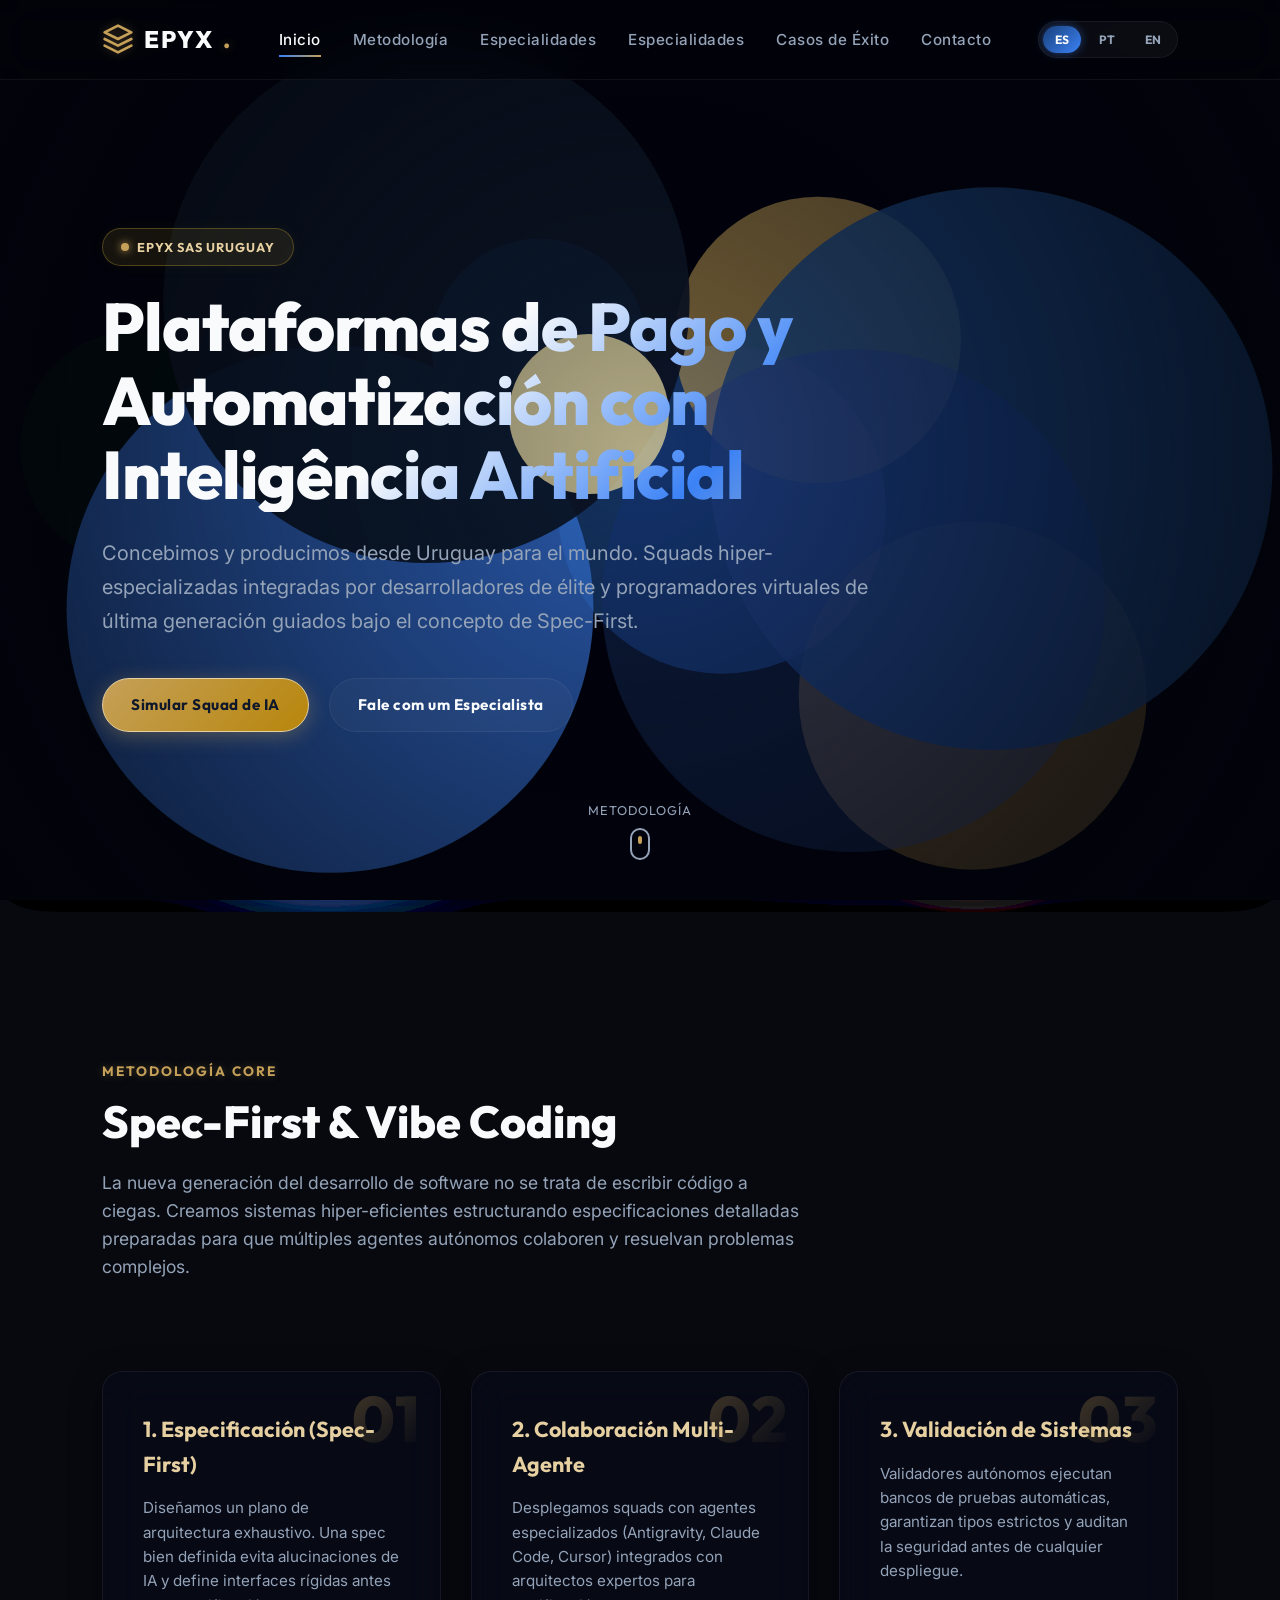
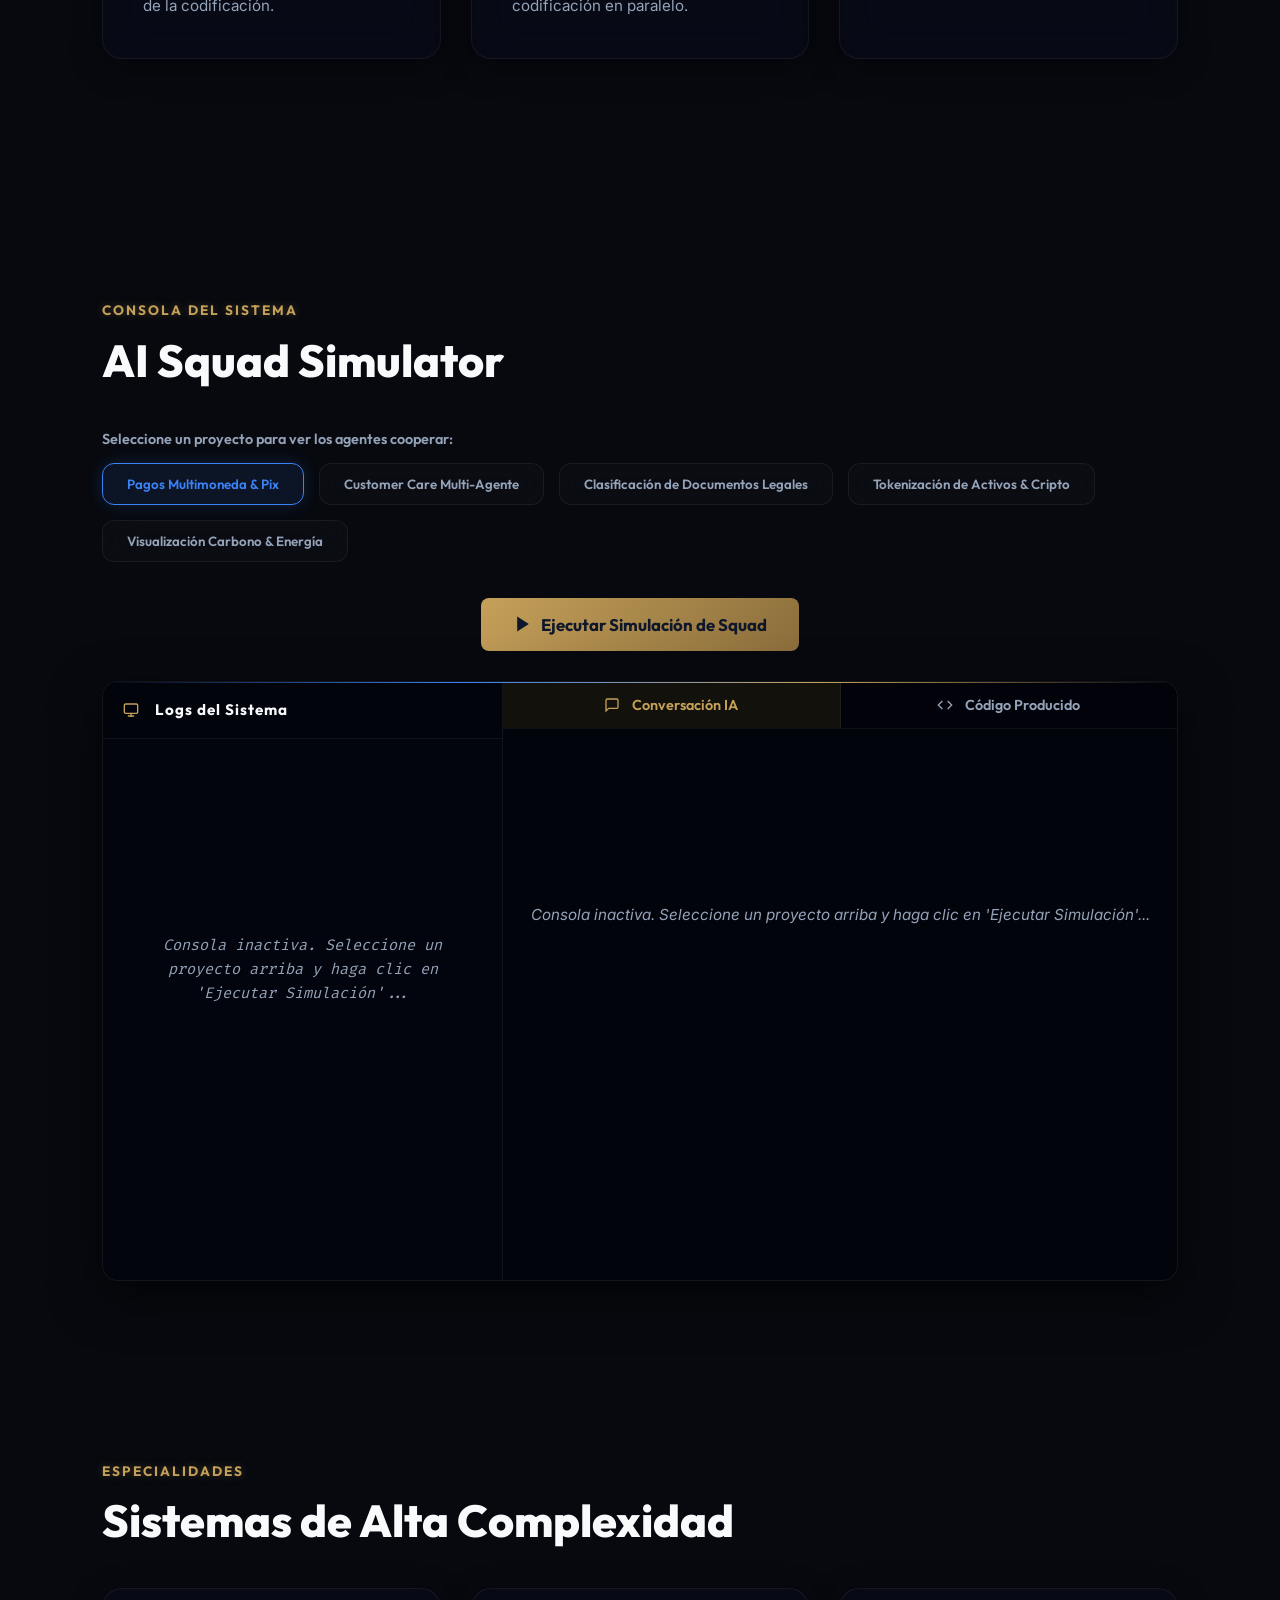
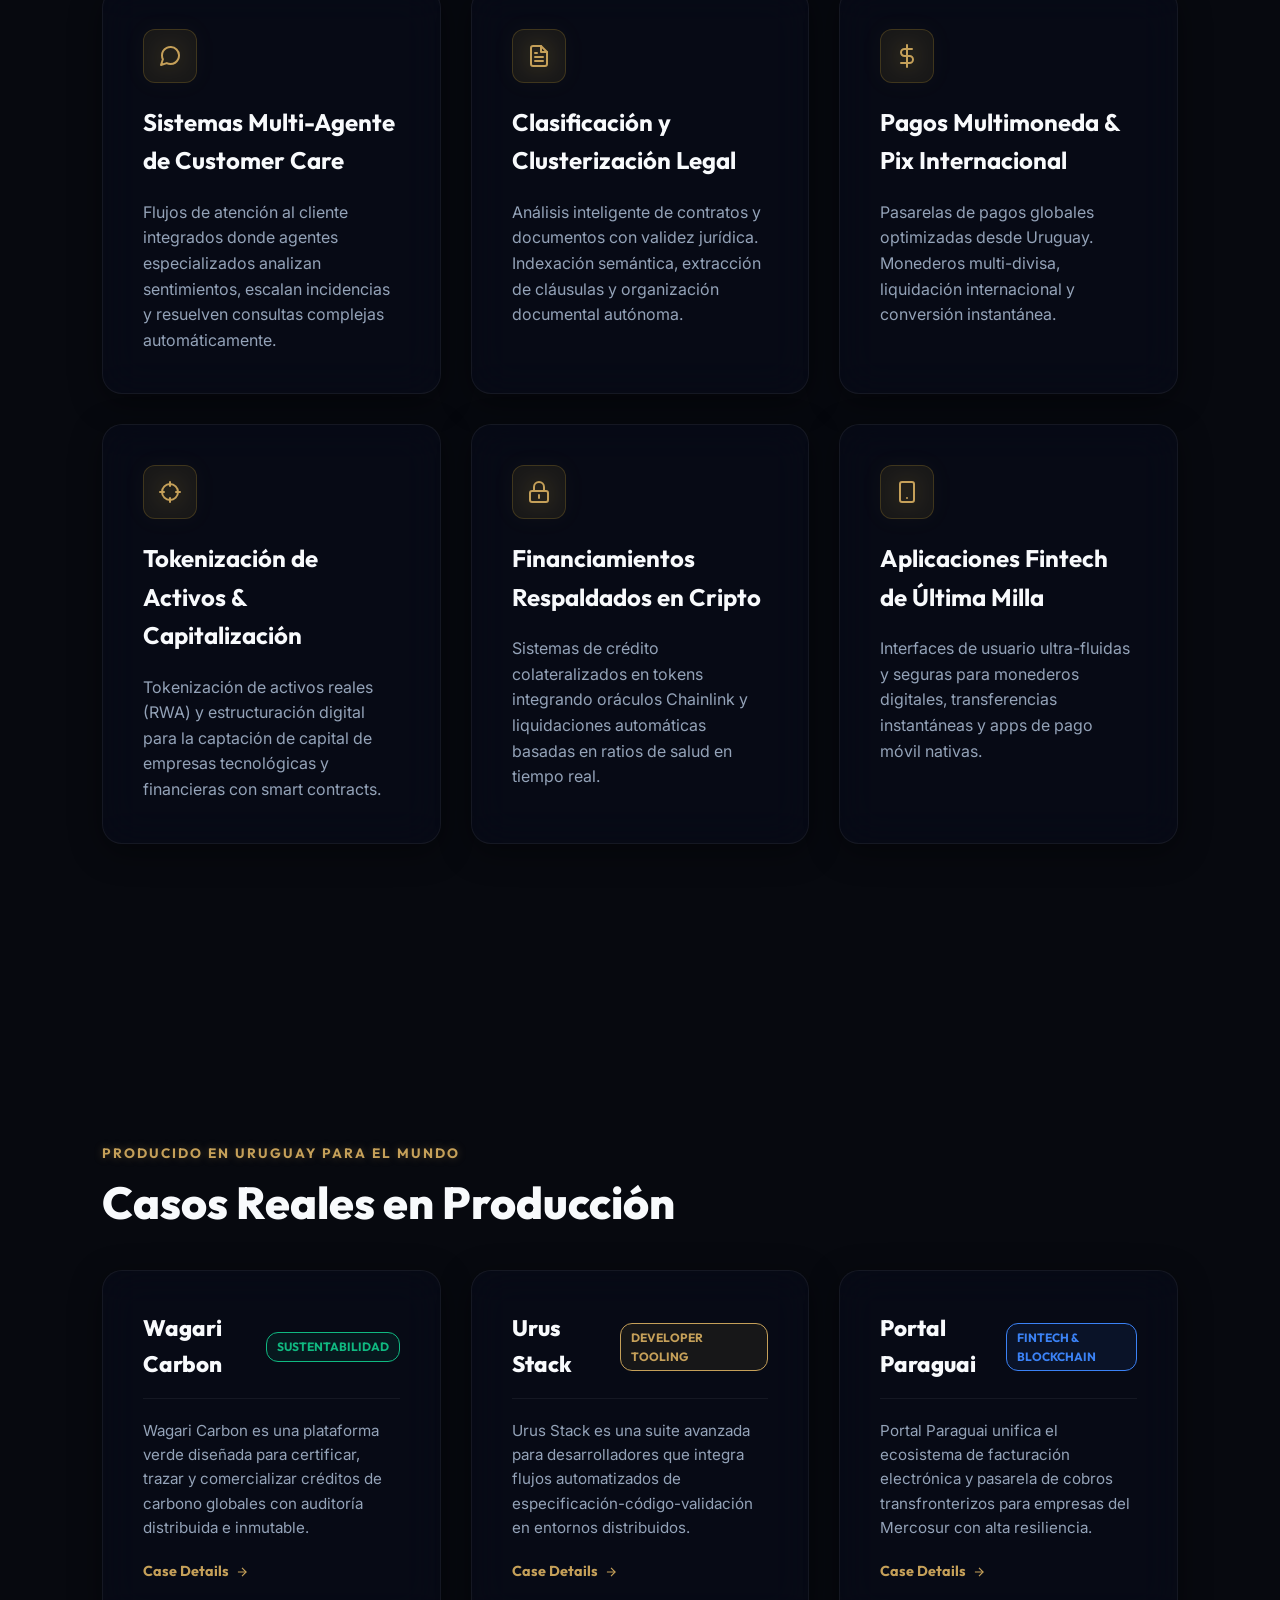
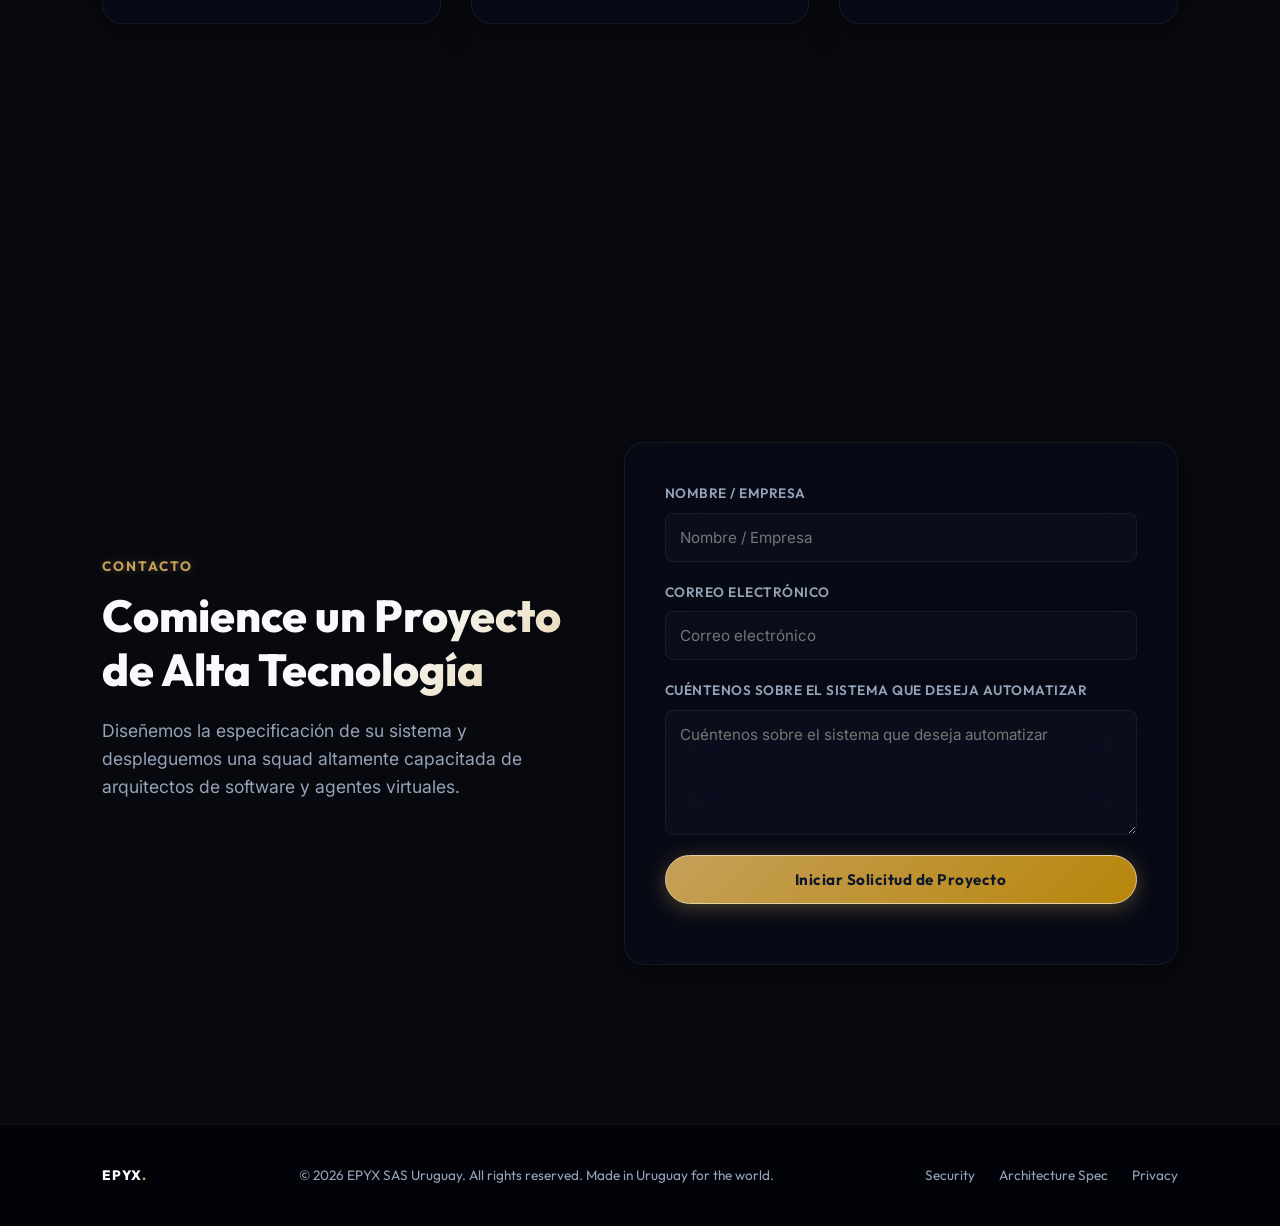
==== index.html @ e67f8304 "Add Wagari Carbon lead tracking & financing simulator project" ====
<!DOCTYPE html>
<html lang="es">
<head>
  <meta charset="UTF-8">
  <meta name="viewport" content="width=device-width, initial-scale=1.0">
  <title>EPYX SAS Uruguay - Plataformas de Pago y Automatización con IA</title>
  
  <!-- Primary Meta Tags -->
  <meta name="title" content="EPYX SAS Uruguay - Plataformas de Pago y Automatización con IA">
  <meta name="description" content="Concebimos y producimos plataformas de pago multimoneda, automatización con IA y squads de desarrollo de última generación integrados con programadores virtuales. Spec-first como core de nuestra metodología.">
  
  <!-- CSS Stylesheet -->
  <link rel="stylesheet" href="css/styles.css">
</head>
<body>

  <!-- Liquid Screen Canvas -->
  <canvas id="liquid-canvas"></canvas>
  <div class="background-overlay"></div>

  <!-- SVG Filter for the Liquid Screen (Metaball) effect -->
  <svg style="position: absolute; width: 0; height: 0; overflow: hidden;" width="0" height="0">
    <defs>
      <filter id="liquid-filter">
        <feGaussianBlur in="SourceGraphic" stdDeviation="25" result="blur" />
        <feColorMatrix in="blur" mode="matrix" values="1 0 0 0 0  0 1 0 0 0  0 0 1 0 0  0 0 0 65 -20" result="goo" />
        <feBlend in="SourceGraphic" in2="goo" />
      </filter>
    </defs>
  </svg>

  <!-- Navbar -->
  <header class="navbar">
    <a href="#home" class="logo">
      <svg class="logo-icon" viewBox="0 0 24 24" fill="none" stroke-width="2" stroke-linecap="round" stroke-linejoin="round">
        <polygon points="12 2 2 7 12 12 22 7 12 2" />
        <polyline points="2 17 12 22 22 17" />
        <polyline points="2 12 12 17 22 12" />
      </svg>
      EPYX<span>.</span>
    </a>
    
    <nav>
      <ul class="nav-menu">
        <li><a href="#home" class="nav-link active" data-i18n="nav.home">Inicio</a></li>
        <li><a href="#methodology" class="nav-link" data-i18n="nav.methodology">Metodología</a></li>
        <li><a href="#simulator" class="nav-link" data-i18n="nav.services">AI Simulator</a></li>
        <li><a href="#services" class="nav-link" data-i18n="nav.services">Especialidades</a></li>
        <li><a href="#cases" class="nav-link" data-i18n="nav.cases">Casos Reais</a></li>
        <li><a href="#contact" class="nav-link" data-i18n="nav.contact">Contacto</a></li>
      </ul>
    </nav>

    <div class="lang-selector">
      <button class="lang-btn active" data-lang="es">ES</button>
      <button class="lang-btn" data-lang="pt">PT</button>
      <button class="lang-btn" data-lang="en">EN</button>
    </div>
  </header>

  <main>
    <!-- Hero Section -->
    <section id="home">
      <div class="hero-content fade-in-section">
        <div class="hero-badge">
          <span class="hero-badge-dot"></span>
          <span class="hero-badge-text" data-i18n="hero.subtitle">EPYX SAS Uruguay</span>
        </div>
        <h1 class="hero-title" data-i18n="hero.title">Plataformas de Pago y Automatización con Inteligencia Artificial</h1>
        <p class="hero-desc" data-i18n="hero.desc">Concebimos y producimos desde Uruguay para el mundo. Squads hiper-especializadas integradas por desarrolladores de élite y programadores virtuales de última generación guiados bajo el concepto de Spec-First.</p>
        
        <div class="btn-container">
          <a href="#simulator" class="btn btn-primary hero-btn-simulate" data-i18n="hero.cta.simulate">Simular Squad de IA</a>
          <a href="#contact" class="btn btn-secondary hero-btn-contact" data-i18n="hero.cta.contact">Falar com um Especialista</a>
        </div>
      </div>

      <a href="#methodology" class="scroll-indicator">
        <span data-i18n="nav.methodology">Metodología</span>
        <div class="scroll-mouse">
          <span class="scroll-wheel"></span>
        </div>
      </a>
    </section>

    <!-- Methodology (Spec-First & Vibe Coding) -->
    <section id="methodology" class="fade-in-section">
      <span class="section-tag" data-i18n="methodology.subtitle">Metodología Core</span>
      <h2 class="section-title" data-i18n="methodology.title">Spec-First & Vibe Coding</h2>
      <p class="section-desc" data-i18n="methodology.desc">La nueva generación del desarrollo de software no se trata de escribir código a ciegas. Criamos sistemas hiper-eficientes estructurando especificaciones detalladas preparadas para que múltiples agentes autónomos colaboren y resuelvan problemas complejos.</p>
      
      <div class="methodology-grid">
        <div class="glass-card step-card">
          <div class="step-number">01</div>
          <h3 data-i18n="methodology.step1.title">1. Especificación (Spec-First)</h3>
          <p data-i18n="methodology.step1.desc">Diseñamos un plano de arquitectura exhaustivo. Una spec bien definida evita alucinaciones de IA y define interfaces rígidas antes de la codificación.</p>
        </div>
        
        <div class="glass-card step-card">
          <div class="step-number">02</div>
          <h3 data-i18n="methodology.step2.title">2. Colaboración Multi-Agente</h3>
          <p data-i18n="methodology.step2.desc">Desplegamos squads con agentes especializados (Antigravity, Claude Code, Cursor) integrados con arquitectos expertos para codificación en paralelo.</p>
        </div>
        
        <div class="glass-card step-card">
          <div class="step-number">03</div>
          <h3 data-i18n="methodology.step3.title">3. Validación de Sistemas</h3>
          <p data-i18n="methodology.step3.desc">Validadores autónomos ejecutan bancos de pruebas automáticas, garantizan tipos estrictos y auditan la seguridad antes de cualquier despliegue.</p>
        </div>
      </div>
    </section>

    <!-- Simulator Section (The WOW Interactive Console) -->
    <section id="simulator" class="fade-in-section">
      <span class="section-tag" data-i18n="simulator.subtitle">Laboratorio Interactivo</span>
      <h2 class="section-title" data-i18n="simulator.title">AI Squad Simulator</h2>
      
      <div class="simulator-container">
        <div class="project-selector">
          <p data-i18n="simulator.label">Seleccione un proyecto para ver los agentes cooperar:</p>
          <div class="project-buttons">
            <button class="project-btn active" data-project="payments" data-i18n="simulator.project.payments">Pagos Multimoneda & Pix</button>
            <button class="project-btn" data-project="care" data-i18n="simulator.project.care">Customer Care Multi-Agente</button>
            <button class="project-btn" data-project="docs" data-i18n="simulator.project.docs">Clasificación de Documentos Legales</button>
            <button class="project-btn" data-project="tokenization" data-i18n="simulator.project.tokenization">Tokenización de Activos & Cripto</button>
            <button class="project-btn" data-project="carbon" data-i18n="simulator.project.carbon">Visualización Carbono & Energía</button>
          </div>
          <div class="sim-run-container" style="margin-top: 24px; text-align: center; display: flex; justify-content: center;">
            <button class="sim-btn-run" style="padding: 16px 32px; font-size: 1.05rem;">
              <svg width="20" height="20" viewBox="0 0 24 24" fill="currentColor">
                <polygon points="5 3 19 12 5 21 5 3" />
              </svg>
              <span data-i18n="simulator.btn.run">Ejecutar Simulación de Squad</span>
            </button>
          </div>
        </div>

        <div class="simulator-workspace">
          <!-- Left Sidebar: Persistent Logs -->
          <div class="sim-sidebar" style="padding: 0; display: flex; flex-direction: column;">
            <div class="sim-sidebar-title" style="padding: 16px 20px; border-bottom: 1px solid var(--border-color); background: rgba(0,0,0,0.2);">
              <svg viewBox="0 0 24 24" fill="none" stroke="currentColor" stroke-width="2" stroke-linecap="round" stroke-linejoin="round" style="width:16px; height:16px; margin-right:8px;">
                <rect x="2" y="3" width="20" height="14" rx="2" ry="2" />
                <line x1="8" y1="21" x2="16" y2="21" />
                <line x1="12" y1="17" x2="12" y2="21" />
              </svg>
              <span data-i18n="simulator.terminal.tab.logs">Logs del Sistema</span>
            </div>
            <div id="sim-logs" class="sim-pane-content" style="flex: 1; overflow-y: auto; padding: 20px; font-family: var(--font-code); font-size: 0.85rem; color: var(--text-muted);">
              <div class="idle-text" data-i18n="simulator.terminal.idle">Consola inactiva. Seleccione un proyecto arriba y haga clic en 'Ejecutar Simulación'...</div>
            </div>
          </div>

          <!-- Main Content: Chat and Code Tabs -->
          <div class="sim-content" style="padding: 0; display: flex; flex-direction: column;">
            <div class="sim-tabs-header" style="display: flex; border-bottom: 1px solid var(--border-color); background: rgba(0,0,0,0.2);">
              <button class="tab-btn active" data-tab="chat" style="border-radius: 0; border: none; border-right: 1px solid var(--border-color); padding: 14px 24px; flex: 1; justify-content: center;">
                <svg viewBox="0 0 24 24" fill="none" stroke="currentColor" stroke-width="2">
                  <path d="M21 15a2 2 0 0 1-2 2H7l-4 4V5a2 2 0 0 1 2-2h14a2 2 0 0 1 2 2z" />
                </svg>
                <span data-i18n="simulator.terminal.tab.chat">Conversación IA</span>
              </button>
              <button class="tab-btn" data-tab="code" style="border-radius: 0; border: none; padding: 14px 24px; flex: 1; justify-content: center;">
                <svg viewBox="0 0 24 24" fill="none" stroke="currentColor" stroke-width="2">
                  <polyline points="16 18 22 12 16 6" />
                  <polyline points="8 6 2 12 8 18" />
                </svg>
                <span data-i18n="simulator.terminal.tab.code">Código Producido</span>
              </button>
            </div>
            
            <div id="panel-chat" class="terminal-panel active" style="flex: 1; overflow: hidden;">
              <div id="sim-chat" style="height: 100%; overflow-y: auto; padding: 24px;">
                <div class="idle-text" data-i18n="simulator.terminal.idle">Consola inactiva. Seleccione un proyecto arriba y haga clic en 'Ejecutar Simulación'...</div>
              </div>
            </div>
            <div id="panel-code" class="terminal-panel" style="flex: 1; overflow: hidden;">
              <div style="height: 100%; overflow-y: auto; padding: 24px;">
                <pre><code id="sim-code" class="language-javascript" data-i18n="simulator.terminal.idle">Consola inactiva. Seleccione un proyecto arriba y haga clic en 'Ejecutar Simulación'...</code></pre>
              </div>
            </div>
          </div>
        </div>
      </div>
    </section>

    <!-- Services / Specialties Section -->
    <section id="services" class="fade-in-section">
      <span class="section-tag" data-i18n="services.subtitle">Especialidades</span>
      <h2 class="section-title" data-i18n="services.title">Sistemas de Alta Complexidad</h2>
      
      <div class="services-grid">
        <div class="glass-card service-card">
          <div class="service-icon-container">
            <svg viewBox="0 0 24 24" fill="none" stroke="currentColor" stroke-width="2" stroke-linecap="round" stroke-linejoin="round">
              <path d="M21 11.5a8.38 8.38 0 0 1-.9 3.8 8.5 8.5 0 0 1-7.6 4.7 8.38 8.38 0 0 1-3.8-.9L3 21l1.9-5.7a8.38 8.38 0 0 1-.9-3.8 8.5 8.5 0 0 1 4.7-7.6 8.38 8.38 0 0 1 3.8-.9h.5a8.48 8.48 0 0 1 8 8v.5z" />
            </svg>
          </div>
          <h3 data-i18n="services.card.care.title">Sistemas Multi-Agente de Customer Care</h3>
          <p data-i18n="services.card.care.desc">Flujos de atención al cliente integrados donde agentes especializados analizam sentimentos, escalam incidências e resolvem consultas complexas automaticamente.</p>
        </div>

        <div class="glass-card service-card">
          <div class="service-icon-container">
            <svg viewBox="0 0 24 24" fill="none" stroke="currentColor" stroke-width="2" stroke-linecap="round" stroke-linejoin="round">
              <path d="M14 2H6a2 2 0 0 0-2 2v16a2 2 0 0 0 2 2h12a2 2 0 0 0 2-2V8z" />
              <polyline points="14 2 14 8 20 8" />
              <line x1="16" y1="13" x2="8" y2="13" />
              <line x1="16" y1="17" x2="8" y2="17" />
              <polyline points="10 9 9 9 8 9" />
            </svg>
          </div>
          <h3 data-i18n="services.card.docs.title">Clasificación y Clusterización Legal</h3>
          <p data-i18n="services.card.docs.desc">Análisis inteligente de contratos y documentos con validez jurídica. Indexación semántica, extracción de cláusulas y organización documental autónoma.</p>
        </div>

        <div class="glass-card service-card">
          <div class="service-icon-container">
            <svg viewBox="0 0 24 24" fill="none" stroke="currentColor" stroke-width="2" stroke-linecap="round" stroke-linejoin="round">
              <line x1="12" y1="1" x2="12" y2="23" />
              <path d="M17 5H9.5a3.5 3.5 0 0 0 0 7h5a3.5 3.5 0 0 1 0 7H6" />
            </svg>
          </div>
          <h3 data-i18n="services.card.payments.title">Pagos Multimoneda & Pix Internacional</h3>
          <p data-i18n="services.card.payments.desc">Pasarelas de pagos globales optimizadas desde Uruguay. Monederos multi-divisa, liquidación internacional y conversión instantánea.</p>
        </div>

        <div class="glass-card service-card">
          <div class="service-icon-container">
            <svg viewBox="0 0 24 24" fill="none" stroke="currentColor" stroke-width="2" stroke-linecap="round" stroke-linejoin="round">
              <circle cx="12" cy="12" r="8"/>
              <line x1="12" y1="2" x2="12" y2="6"/>
              <line x1="12" y1="18" x2="12" y2="22"/>
              <line x1="2" y1="12" x2="6" y2="12"/>
              <line x1="18" y1="12" x2="22" y2="12"/>
            </svg>
          </div>
          <h3 data-i18n="services.card.tokenization.title">Tokenización de Activos & Capitalização</h3>
          <p data-i18n="services.card.tokenization.desc">Tokenización de activos reales (RWA) y estructuración digital para la captación de capital de empresas tecnológicas y financieras con smart contracts.</p>
        </div>

        <div class="glass-card service-card">
          <div class="service-icon-container">
            <svg viewBox="0 0 24 24" fill="none" stroke="currentColor" stroke-width="2" stroke-linecap="round" stroke-linejoin="round">
              <rect x="3" y="11" width="18" height="11" rx="2" ry="2"/>
              <path d="M7 11V7a5 5 0 0 1 10 0v4"/>
              <line x1="12" y1="15" x2="12" y2="18"/>
            </svg>
          </div>
          <h3 data-i18n="services.card.credit.title">Financiamientos Respaldados en Cripto</h3>
          <p data-i18n="services.card.credit.desc">Sistemas de crédito colateralizados en tokens integrando oráculos Chainlink y liquidaciones automáticas basadas en ratios de salud en tiempo real.</p>
        </div>

        <div class="glass-card service-card">
          <div class="service-icon-container">
            <svg viewBox="0 0 24 24" fill="none" stroke="currentColor" stroke-width="2" stroke-linecap="round" stroke-linejoin="round">
              <rect x="5" y="2" width="14" height="20" rx="2" ry="2" />
              <line x1="12" y1="18" x2="12.01" y2="18" />
            </svg>
          </div>
          <h3 data-i18n="services.card.apps.title">Aplicaciones Fintech de Última Milla</h3>
          <p data-i18n="services.card.apps.desc">Interfaces de usuario ultra-fluidas y seguras para monederos digitales, transferencias instantáneas y apps de pago móvil nativas.</p>
        </div>
      </div>
    </section>

    <!-- Cases Section -->
    <section id="cases" class="fade-in-section">
      <span class="section-tag" data-i18n="cases.subtitle">Producido en Uruguay para el Mundo</span>
      <h2 class="section-title" data-i18n="cases.title">Casos Reales en Producción</h2>
      
      <div class="cases-grid">
        <div class="glass-card case-card wagari">
          <div class="case-header">
            <span class="case-name">Wagari Carbon</span>
            <span class="case-tag" data-i18n="cases.tag.sustainability">Sustentabilidad</span>
          </div>
          <p data-i18n="cases.card.wagari.desc">Wagari Carbon es una plataforma verde diseñada para certificar, trazar y comercializar créditos de carbono globales con auditoría distribuida e inmutable.</p>
          <a href="#" class="case-link">
            Case Details
            <svg viewBox="0 0 24 24" fill="none" stroke="currentColor" stroke-width="2">
              <line x1="5" y1="12" x2="19" y2="12" />
              <polyline points="12 5 19 12 12 19" />
            </svg>
          </a>
        </div>

        <div class="glass-card case-card urus">
          <div class="case-header">
            <span class="case-name">Urus Stack</span>
            <span class="case-tag" data-i18n="cases.tag.dev">Developer Tooling</span>
          </div>
          <p data-i18n="cases.card.urus.desc">Urus Stack es una suite avanzada para desarrolladores que integra flujos automatizados de especificación-código-validación en entornos distribuidos.</p>
          <a href="#" class="case-link">
            Case Details
            <svg viewBox="0 0 24 24" fill="none" stroke="currentColor" stroke-width="2">
              <line x1="5" y1="12" x2="19" y2="12" />
              <polyline points="12 5 19 12 12 19" />
            </svg>
          </a>
        </div>

        <div class="glass-card case-card">
          <div class="case-header">
            <span class="case-name">Portal Paraguai</span>
            <span class="case-tag" data-i18n="cases.tag.fintech">Fintech</span>
          </div>
          <p data-i18n="cases.card.paraguay.desc">Portal Paraguai unifica el ecosistema de facturación electrónica y pasarela de cobros transfronterizos para empresas del Mercosur con alta resiliencia.</p>
          <a href="#" class="case-link">
            Case Details
            <svg viewBox="0 0 24 24" fill="none" stroke="currentColor" stroke-width="2">
              <line x1="5" y1="12" x2="19" y2="12" />
              <polyline points="12 5 19 12 12 19" />
            </svg>
          </a>
        </div>
      </div>
    </section>

    <!-- Contact Section -->
    <section id="contact" class="fade-in-section">
      <div class="contact-layout">
        <div class="contact-info">
          <span class="section-tag" data-i18n="nav.contact">Contacto</span>
          <h2 class="section-title" data-i18n="contact.title">Comience un Proyecto de Alta Tecnología</h2>
          <p class="section-desc" data-i18n="contact.desc">Diseñemos la especificación de su sistema y despleguemos una squad altamente capacitada de arquitectos de software y agentes virtuales.</p>
        </div>

        <div class="contact-form-container glass-card">
          <form id="epyx-contact-form" class="contact-form">
            <div class="form-group">
              <label for="form-name" data-i18n="contact.form.name">Nombre / Empresa</label>
              <input type="text" id="form-name" required data-i18n="contact.form.name" placeholder="Nombre / Empresa">
            </div>

            <div class="form-group">
              <label for="form-email" data-i18n="contact.form.email">Correo electrónico</label>
              <input type="email" id="form-email" required data-i18n="contact.form.email" placeholder="Correo electrónico">
            </div>

            <div class="form-group">
              <label for="form-message" data-i18n="contact.form.message">Cuéntenos sobre el sistema que desea automatizar</label>
              <textarea id="form-message" rows="5" required data-i18n="contact.form.message" placeholder="Cuéntenos sobre el sistema que desea automatizar"></textarea>
            </div>

            <button type="submit" class="btn btn-primary" data-i18n="contact.form.submit">Iniciar Solicitud de Proyecto</button>
          </form>

          <div id="form-response"></div>
        </div>
      </div>
    </section>
  </main>

  <!-- Footer -->
  <footer>
    <a href="#home" class="footer-logo">
      EPYX<span>.</span>
    </a>
    <p>&copy; 2026 EPYX SAS Uruguay. All rights reserved. Made in Uruguay for the world.</p>
    <div class="footer-links">
      <a href="#">Security</a>
      <a href="#">Architecture Spec</a>
      <a href="#">Privacy</a>
    </div>
  </footer>

  <!-- Scripts -->
  <script src="js/liquid.js"></script>
  <script src="js/app.js"></script>
</body>
</html>
---- css/styles.css ----
@import url('https://fonts.googleapis.com/css2?family=Inter:wght@300;400;500;600;700&family=Outfit:wght@300;400;500;600;700;800&family=Fira+Code:wght@400;500&display=swap');

:root {
  --bg-dark: #07090f;
  --bg-slate: #0b101e;
  --bg-card: rgba(8, 12, 28, 0.55);
  --bg-terminal: rgba(4, 6, 14, 0.85);
  
  --border-color: rgba(255, 255, 255, 0.06);
  --border-glow-blue: rgba(59, 130, 246, 0.2);
  --border-glow-gold: rgba(197, 160, 89, 0.25);
  
  --blue-primary: #19407a;
  --blue-light: #3b82f6;
  --blue-glow: rgba(59, 130, 246, 0.45);
  
  --gold-primary: #C5A059;
  --gold-light: #E6D0A1;
  --gold-dark: #8A6D3B;
  --gold-glow: rgba(197, 160, 89, 0.35);
  
  --text-main: #f8fafc;
  --text-muted: #94a3b8;
  --text-dark: #0f172a;
  
  --glass-blur: blur(20px);
  --font-heading: 'Outfit', sans-serif;
  --font-body: 'Inter', sans-serif;
  --font-code: 'Fira Code', monospace;
  
  --transition-fast: 0.15s ease;
  --transition-normal: 0.4s cubic-bezier(0.16, 1, 0.3, 1);
  --transition-slow: 0.8s cubic-bezier(0.16, 1, 0.3, 1);
}

/* Base Styles */
* {
  box-sizing: border-box;
  margin: 0;
  padding: 0;
}

html {
  scroll-behavior: smooth;
  scrollbar-width: thin;
  scrollbar-color: var(--gold-primary) var(--bg-dark);
}

body {
  font-family: var(--font-body);
  background-color: var(--bg-dark);
  color: var(--text-main);
  overflow-x: hidden;
  line-height: 1.6;
}

/* Custom Scrollbar */
::-webkit-scrollbar {
  width: 8px;
}
::-webkit-scrollbar-track {
  background: var(--bg-dark);
}
::-webkit-scrollbar-thumb {
  background: var(--gold-dark);
  border-radius: 4px;
}
::-webkit-scrollbar-thumb:hover {
  background: var(--gold-primary);
}

/* Liquid Canvas Background */
#liquid-canvas {
  position: fixed;
  top: 0;
  left: 0;
  width: 100vw;
  height: 100vh;
  z-index: -2;
  pointer-events: none;
  filter: url('#liquid-filter');
}

.background-overlay {
  position: fixed;
  top: 0;
  left: 0;
  width: 100vw;
  height: 100vh;
  z-index: -1;
  pointer-events: none;
  background: radial-gradient(circle at 50% 50%, rgba(2, 4, 10, 0.1) 0%, rgba(2, 4, 10, 0.8) 100%);
}

/* Navbar */
.navbar {
  position: fixed;
  top: 0;
  left: 0;
  width: 100%;
  height: 80px;
  display: flex;
  justify-content: space-between;
  align-items: center;
  padding: 0 8%;
  background: rgba(2, 4, 10, 0.65);
  backdrop-filter: var(--glass-blur);
  -webkit-backdrop-filter: var(--glass-blur);
  border-bottom: 1px solid var(--border-color);
  z-index: 1000;
  transition: var(--transition-normal);
}

.navbar.scrolled {
  height: 70px;
  background: rgba(2, 4, 10, 0.85);
  box-shadow: 0 4px 30px rgba(0, 0, 0, 0.3);
}

.logo {
  display: flex;
  align-items: center;
  gap: 10px;
  font-family: var(--font-heading);
  font-size: 1.5rem;
  font-weight: 800;
  letter-spacing: 1.5px;
  text-transform: uppercase;
  color: var(--text-main);
  text-decoration: none;
}

.logo span {
  color: var(--gold-primary);
  text-shadow: 0 0 10px var(--gold-glow);
}

.logo-icon {
  width: 32px;
  height: 32px;
  stroke: var(--gold-primary);
  filter: drop-shadow(0 0 5px var(--gold-glow));
}

.nav-menu {
  display: flex;
  align-items: center;
  gap: 32px;
  list-style: none;
}

.nav-link {
  color: var(--text-muted);
  text-decoration: none;
  font-size: 0.95rem;
  font-weight: 500;
  letter-spacing: 0.5px;
  transition: var(--transition-fast);
  position: relative;
  padding: 8px 0;
}

.nav-link:hover, .nav-link.active {
  color: var(--text-main);
}

.nav-link::after {
  content: '';
  position: absolute;
  bottom: 0;
  left: 0;
  width: 0;
  height: 2px;
  background: linear-gradient(90deg, var(--blue-light), var(--gold-primary));
  transition: var(--transition-normal);
}

.nav-link:hover::after, .nav-link.active::after {
  width: 100%;
}

/* Language Switcher */
.lang-selector {
  display: flex;
  gap: 6px;
  background: rgba(255, 255, 255, 0.04);
  padding: 4px;
  border-radius: 20px;
  border: 1px solid var(--border-color);
}

.lang-btn {
  background: transparent;
  border: none;
  color: var(--text-muted);
  font-family: var(--font-heading);
  font-size: 0.75rem;
  font-weight: 700;
  padding: 6px 12px;
  border-radius: 16px;
  cursor: pointer;
  transition: var(--transition-fast);
  text-transform: uppercase;
}

.lang-btn:hover {
  color: var(--text-main);
}

.lang-btn.active {
  background: linear-gradient(135deg, var(--blue-primary), var(--blue-light));
  color: var(--text-main);
  box-shadow: 0 0 10px var(--blue-glow);
}

/* Sections Base */
section {
  padding: 100px 8% 80px 8%;
  min-height: 100vh;
  display: flex;
  flex-direction: column;
  justify-content: center;
  position: relative;
}

.section-tag {
  font-family: var(--font-heading);
  font-size: 0.85rem;
  font-weight: 700;
  text-transform: uppercase;
  letter-spacing: 2px;
  color: var(--gold-primary);
  margin-bottom: 12px;
  display: inline-block;
  text-shadow: 0 0 8px var(--gold-glow);
}

.section-title {
  font-family: var(--font-heading);
  font-size: 2.8rem;
  font-weight: 800;
  line-height: 1.2;
  margin-bottom: 20px;
  background: linear-gradient(135deg, var(--text-main) 60%, var(--gold-light));
  -webkit-background-clip: text;
  -webkit-text-fill-color: transparent;
}

.section-desc {
  color: var(--text-muted);
  font-size: 1.1rem;
  max-width: 700px;
  margin-bottom: 50px;
}

/* Buttons */
.btn-container {
  display: flex;
  gap: 20px;
}

.btn {
  display: inline-flex;
  align-items: center;
  justify-content: center;
  padding: 14px 28px;
  border-radius: 30px;
  font-family: var(--font-heading);
  font-size: 0.95rem;
  font-weight: 700;
  letter-spacing: 0.5px;
  text-decoration: none;
  cursor: pointer;
  transition: var(--transition-normal);
}

.btn-primary {
  background: linear-gradient(135deg, var(--gold-primary) 0%, #b8860b 100%);
  color: var(--text-dark);
  border: 1px solid var(--gold-light);
  box-shadow: 0 4px 20px var(--gold-glow);
}

.btn-primary:hover {
  transform: translateY(-2px);
  box-shadow: 0 6px 25px rgba(212, 175, 55, 0.5);
  background: linear-gradient(135deg, var(--gold-light) 0%, var(--gold-primary) 100%);
}

.btn-secondary {
  background: rgba(255, 255, 255, 0.03);
  color: var(--text-main);
  border: 1px solid var(--border-color);
  backdrop-filter: var(--glass-blur);
}

.btn-secondary:hover {
  background: rgba(255, 255, 255, 0.08);
  border-color: var(--blue-light);
  box-shadow: 0 0 15px var(--border-glow-blue);
  transform: translateY(-2px);
}

/* Glassmorphism Card Style */
.glass-card {
  background: var(--bg-card);
  backdrop-filter: var(--glass-blur);
  -webkit-backdrop-filter: var(--glass-blur);
  border: 1px solid var(--border-color);
  border-radius: 20px;
  padding: 40px;
  transition: var(--transition-normal);
  box-shadow: 0 8px 32px 0 rgba(0, 0, 0, 0.4);
}

.glass-card:hover {
  border-color: rgba(212, 175, 55, 0.2);
  box-shadow: 0 10px 40px rgba(0, 0, 0, 0.6), 0 0 20px var(--border-glow-gold);
}

/* Hero Section */
#home {
  padding-top: 140px;
  z-index: 10;
}

.hero-content {
  max-width: 900px;
}

.hero-badge {
  background: rgba(212, 175, 55, 0.1);
  border: 1px solid rgba(212, 175, 55, 0.3);
  padding: 8px 18px;
  border-radius: 30px;
  display: inline-flex;
  align-items: center;
  gap: 8px;
  margin-bottom: 24px;
  box-shadow: 0 0 15px rgba(212, 175, 55, 0.05);
}

.hero-badge-dot {
  width: 8px;
  height: 8px;
  background-color: var(--gold-primary);
  border-radius: 50%;
  box-shadow: 0 0 8px var(--gold-primary);
  animation: pulse 2s infinite;
}

.hero-badge-text {
  font-family: var(--font-heading);
  font-size: 0.8rem;
  font-weight: 700;
  letter-spacing: 1px;
  text-transform: uppercase;
  color: var(--gold-light);
}

.hero-title {
  font-family: var(--font-heading);
  font-size: 4.2rem;
  font-weight: 800;
  line-height: 1.1;
  margin-bottom: 24px;
  background: linear-gradient(135deg, var(--text-main) 40%, var(--blue-light) 70%, var(--gold-light));
  -webkit-background-clip: text;
  -webkit-text-fill-color: transparent;
  letter-spacing: -1px;
}

.hero-desc {
  font-size: 1.25rem;
  color: var(--text-muted);
  margin-bottom: 40px;
  max-width: 780px;
  line-height: 1.7;
}

.scroll-indicator {
  position: absolute;
  bottom: 40px;
  left: 50%;
  transform: translateX(-50%);
  display: flex;
  flex-direction: column;
  align-items: center;
  gap: 8px;
  color: var(--text-muted);
  text-decoration: none;
  font-size: 0.8rem;
  font-family: var(--font-heading);
  letter-spacing: 1px;
  text-transform: uppercase;
  transition: var(--transition-fast);
}

.scroll-indicator:hover {
  color: var(--text-main);
}

.scroll-mouse {
  width: 20px;
  height: 32px;
  border: 2px solid var(--text-muted);
  border-radius: 12px;
  position: relative;
}

.scroll-wheel {
  width: 4px;
  height: 8px;
  background-color: var(--gold-primary);
  border-radius: 2px;
  position: absolute;
  top: 6px;
  left: 50%;
  transform: translateX(-50%);
  animation: scroll-wheel-anim 1.6s infinite;
}

/* Methodology Section */
.methodology-grid {
  display: grid;
  grid-template-columns: repeat(3, 1fr);
  gap: 30px;
  margin-top: 40px;
}

.step-card {
  position: relative;
  overflow: hidden;
}

.step-number {
  font-family: var(--font-heading);
  font-size: 4rem;
  font-weight: 800;
  line-height: 1;
  background: linear-gradient(135deg, var(--gold-primary), transparent);
  -webkit-background-clip: text;
  -webkit-text-fill-color: transparent;
  opacity: 0.3;
  position: absolute;
  top: 15px;
  right: 20px;
}

.step-card h3 {
  font-family: var(--font-heading);
  font-size: 1.35rem;
  font-weight: 700;
  margin-bottom: 15px;
  color: var(--gold-light);
}

.step-card p {
  color: var(--text-muted);
  font-size: 0.95rem;
  line-height: 1.6;
}

/* AI Squad Simulator Section */
.simulator-container {
  display: flex;
  flex-direction: column;
  gap: 30px;
  margin-top: 20px;
}

.project-selector {
  display: flex;
  flex-direction: column;
  gap: 12px;
}

.project-selector p {
  font-family: var(--font-heading);
  font-size: 0.9rem;
  font-weight: 600;
  color: var(--text-muted);
}

.project-buttons {
  display: flex;
  gap: 15px;
  flex-wrap: wrap;
}

.project-btn {
  background: rgba(255, 255, 255, 0.02);
  border: 1px solid var(--border-color);
  color: var(--text-muted);
  padding: 12px 24px;
  border-radius: 12px;
  font-family: var(--font-heading);
  font-weight: 600;
  cursor: pointer;
  transition: var(--transition-fast);
  backdrop-filter: var(--glass-blur);
}

.project-btn:hover {
  color: var(--text-main);
  border-color: rgba(255, 255, 255, 0.15);
}

.project-btn.active {
  background: rgba(59, 130, 246, 0.1);
  color: var(--blue-light);
  border-color: var(--blue-light);
  box-shadow: 0 0 15px var(--border-glow-blue);
}

.simulator-workspace {
  display: grid;
  grid-template-columns: 400px 1fr;
  background: var(--bg-terminal);
  border: 1px solid var(--border-color);
  border-radius: 16px;
  height: 600px;
  overflow: hidden;
  box-shadow: 0 15px 50px rgba(0, 0, 0, 0.6);
  position: relative;
}

.simulator-workspace::after {
  content: '';
  position: absolute;
  top: 0;
  left: 0;
  right: 0;
  height: 1px;
  background: linear-gradient(90deg, transparent, var(--blue-light), var(--gold-primary), transparent);
}

/* Simulator Sidebar */
.sim-sidebar {
  background: rgba(4, 6, 14, 0.95);
  border-right: 1px solid var(--border-color);
  padding: 24px;
  display: flex;
  flex-direction: column;
  justify-content: space-between;
}

.sim-sidebar-title {
  font-family: var(--font-heading);
  font-size: 0.95rem;
  font-weight: 700;
  color: var(--text-main);
  letter-spacing: 1px;
  margin-bottom: 24px;
  display: flex;
  align-items: center;
  gap: 8px;
}

.sim-sidebar-title svg {
  stroke: var(--gold-primary);
  width: 18px;
  height: 18px;
}

.sim-tabs {
  display: flex;
  flex-direction: column;
  gap: 10px;
}

.tab-btn {
  background: transparent;
  border: 1px solid transparent;
  color: var(--text-muted);
  text-align: left;
  padding: 12px 16px;
  border-radius: 8px;
  font-family: var(--font-heading);
  font-weight: 600;
  font-size: 0.9rem;
  cursor: pointer;
  transition: var(--transition-fast);
  display: flex;
  align-items: center;
  gap: 12px;
}

.tab-btn svg {
  width: 16px;
  height: 16px;
  stroke: currentColor;
}

.tab-btn:hover {
  color: var(--text-main);
  background: rgba(255, 255, 255, 0.02);
}

.tab-btn.active {
  background: rgba(212, 175, 55, 0.08);
  color: var(--gold-primary);
  border-color: rgba(212, 175, 55, 0.15);
}

.sim-btn-run {
  background: linear-gradient(135deg, var(--gold-primary) 0%, var(--gold-dark) 100%);
  color: var(--text-dark);
  border: none;
  border-radius: 8px;
  padding: 14px;
  font-family: var(--font-heading);
  font-size: 0.9rem;
  font-weight: 700;
  cursor: pointer;
  transition: var(--transition-normal);
  display: flex;
  align-items: center;
  justify-content: center;
  gap: 8px;
}

.sim-btn-run:hover:not(:disabled) {
  transform: translateY(-1px);
  box-shadow: 0 0 15px var(--gold-glow);
  background: linear-gradient(135deg, var(--gold-light) 0%, var(--gold-primary) 100%);
}

.sim-btn-run:disabled {
  opacity: 0.5;
  cursor: not-allowed;
  background: #2e3039;
  color: #718096;
}

/* Simulator Console/Terminal Content */
.sim-content {
  padding: 24px;
  position: relative;
  background: rgba(2, 4, 10, 0.4);
  overflow-y: auto;
}

.terminal-panel {
  display: none;
  height: 100%;
  overflow-y: auto;
}

.terminal-panel.active {
  display: block;
}

.idle-text {
  color: var(--text-muted);
  font-style: italic;
  font-size: 0.95rem;
  text-align: center;
  margin-top: 150px;
}

/* Tab Panels Details */
#panel-logs {
  font-family: var(--font-code);
  font-size: 0.85rem;
  color: #e2e8f0;
  display: flex;
  flex-direction: column;
  gap: 8px;
}

.log-line {
  line-height: 1.5;
  white-space: pre-wrap;
}

.log-tag {
  color: var(--gold-primary);
  font-weight: 600;
}

.log-ok {
  color: #10b981;
  font-weight: 600;
}

.log-warning {
  color: var(--blue-light);
  font-weight: 600;
}

/* Chat bubble designs */
#panel-chat {
  display: flex;
  flex-direction: column;
  gap: 16px;
}

.chat-bubble {
  align-self: flex-start;
  max-width: 85%;
  background: rgba(255, 255, 255, 0.02);
  border: 1px solid var(--border-color);
  border-radius: 4px 16px 16px 16px;
  padding: 16px;
  box-shadow: 0 4px 15px rgba(0,0,0,0.1);
  animation: slideIn 0.3s ease;
}

.chat-bubble.architect {
  border-left: 3px solid var(--gold-primary);
}

.chat-bubble.antigravity {
  border-left: 3px solid var(--blue-light);
}

.chat-bubble.claude-code {
  border-left: 3px solid #a855f7;
}

.chat-bubble.cursor {
  border-left: 3px solid #10b981;
}

.chat-bubble.validator {
  border-left: 3px solid #f43f5e;
  background: rgba(244, 63, 94, 0.03);
}

.chat-meta {
  display: flex;
  align-items: center;
  gap: 8px;
  margin-bottom: 6px;
}

.chat-avatar {
  font-size: 1.1rem;
}

.chat-sender {
  font-family: var(--font-heading);
  font-weight: 700;
  font-size: 0.85rem;
  text-transform: uppercase;
  letter-spacing: 0.5px;
  color: var(--text-main);
}

.chat-message {
  font-size: 0.92rem;
  color: #e2e8f0;
}

/* Code Editor view */
#panel-code {
  background: rgba(0, 0, 0, 0.35);
  border: 1px solid var(--border-color);
  border-radius: 8px;
  padding: 20px;
  margin: 0;
  height: 100%;
  overflow: auto;
}

#sim-code {
  font-family: var(--font-code);
  font-size: 0.82rem;
  color: #94a3b8;
  white-space: pre;
  display: block;
}

/* Services / Specialties Section */
.services-grid {
  display: grid;
  grid-template-columns: repeat(3, 1fr);
  gap: 30px;
  margin-top: 20px;
}

.service-card {
  display: flex;
  flex-direction: column;
  gap: 20px;
}

.service-icon-container {
  width: 54px;
  height: 54px;
  border-radius: 12px;
  background: rgba(212, 175, 55, 0.08);
  border: 1px solid rgba(212, 175, 55, 0.2);
  display: flex;
  align-items: center;
  justify-content: center;
  color: var(--gold-primary);
  filter: drop-shadow(0 0 10px var(--gold-glow));
}

.service-icon-container svg {
  width: 24px;
  height: 24px;
  stroke: currentColor;
}

.service-card h3 {
  font-family: var(--font-heading);
  font-size: 1.5rem;
  font-weight: 700;
  color: var(--text-main);
}

.service-card p {
  color: var(--text-muted);
  font-size: 1rem;
  line-height: 1.6;
}

/* Cases Section */
.cases-grid {
  display: grid;
  grid-template-columns: repeat(3, 1fr);
  gap: 30px;
  margin-top: 20px;
}

.case-card {
  display: flex;
  flex-direction: column;
  gap: 20px;
  overflow: hidden;
  position: relative;
}

.case-header {
  display: flex;
  justify-content: space-between;
  align-items: center;
  border-bottom: 1px solid var(--border-color);
  padding-bottom: 15px;
}

.case-name {
  font-family: var(--font-heading);
  font-size: 1.4rem;
  font-weight: 800;
  color: var(--text-main);
}

.case-tag {
  font-family: var(--font-heading);
  font-size: 0.75rem;
  font-weight: 700;
  text-transform: uppercase;
  padding: 4px 10px;
  border-radius: 12px;
  border: 1px solid var(--blue-light);
  color: var(--blue-light);
  background: rgba(59, 130, 246, 0.08);
}

.case-card.wagari .case-tag {
  border-color: #10b981;
  color: #10b981;
  background: rgba(16, 185, 129, 0.08);
}

.case-card.urus .case-tag {
  border-color: var(--gold-primary);
  color: var(--gold-primary);
  background: rgba(212, 175, 55, 0.08);
}

.case-card p {
  color: var(--text-muted);
  font-size: 0.95rem;
  line-height: 1.6;
}

.case-link {
  font-family: var(--font-heading);
  font-size: 0.9rem;
  font-weight: 700;
  color: var(--gold-primary);
  text-decoration: none;
  display: inline-flex;
  align-items: center;
  gap: 6px;
  margin-top: auto;
  transition: var(--transition-fast);
}

.case-link:hover {
  color: var(--gold-light);
  text-shadow: 0 0 8px var(--gold-glow);
}

.case-link svg {
  width: 14px;
  height: 14px;
  stroke: currentColor;
  transition: transform var(--transition-fast);
}

.case-link:hover svg {
  transform: translateX(4px);
}

/* Contact Section */
.contact-layout {
  display: grid;
  grid-template-columns: 1fr 1.2fr;
  gap: 60px;
  margin-top: 40px;
}

.contact-info {
  display: flex;
  flex-direction: column;
  justify-content: center;
}

.contact-form-container {
  position: relative;
}

.contact-form {
  display: flex;
  flex-direction: column;
  gap: 20px;
}

.form-group {
  display: flex;
  flex-direction: column;
  gap: 8px;
}

.form-group label {
  font-family: var(--font-heading);
  font-size: 0.85rem;
  font-weight: 600;
  color: var(--text-muted);
  text-transform: uppercase;
  letter-spacing: 0.5px;
}

.form-group input,
.form-group textarea {
  background: rgba(255, 255, 255, 0.02);
  border: 1px solid var(--border-color);
  border-radius: 8px;
  padding: 14px;
  font-family: var(--font-body);
  color: var(--text-main);
  font-size: 0.95rem;
  transition: var(--transition-fast);
  backdrop-filter: var(--glass-blur);
}

.form-group input:focus,
.form-group textarea:focus {
  outline: none;
  border-color: var(--gold-primary);
  box-shadow: 0 0 15px var(--gold-glow);
}

/* Simulated form responses */
#form-response {
  margin-top: 20px;
}

.terminal-success {
  background: var(--bg-terminal);
  border: 1px solid rgba(16, 185, 129, 0.25);
  border-radius: 8px;
  padding: 20px;
  font-family: var(--font-code);
  font-size: 0.82rem;
  line-height: 1.5;
  color: #cbd5e1;
}

.terminal-success p {
  margin-bottom: 6px;
}

.terminal-success .success-text {
  color: #10b981;
  font-weight: 600;
  margin-top: 12px;
}

.blink-fast {
  animation: blink 0.8s step-end infinite;
}

/* Footer */
footer {
  padding: 40px 8%;
  border-top: 1px solid var(--border-color);
  display: flex;
  justify-content: space-between;
  align-items: center;
  background: rgba(2, 4, 10, 0.95);
  font-family: var(--font-heading);
  font-size: 0.85rem;
  color: var(--text-muted);
}

.footer-logo {
  font-weight: 800;
  color: var(--text-main);
  text-decoration: none;
  letter-spacing: 1px;
}

.footer-logo span {
  color: var(--gold-primary);
}

.footer-links {
  display: flex;
  gap: 24px;
}

.footer-links a {
  color: var(--text-muted);
  text-decoration: none;
  transition: var(--transition-fast);
}

.footer-links a:hover {
  color: var(--text-main);
}

/* Animations declarations */
.fade-in-section {
  opacity: 0;
  transform: translateY(30px);
  transition: opacity var(--transition-slow), transform var(--transition-slow);
}

.fade-in-section.is-visible {
  opacity: 1;
  transform: translateY(0);
}

@keyframes pulse {
  0% {
    transform: scale(1);
    box-shadow: 0 0 8px var(--gold-primary);
  }
  50% {
    transform: scale(1.25);
    box-shadow: 0 0 18px var(--gold-primary), 0 0 30px var(--gold-light);
  }
  100% {
    transform: scale(1);
    box-shadow: 0 0 8px var(--gold-primary);
  }
}

@keyframes scroll-wheel-anim {
  0% {
    opacity: 1;
    transform: translate(-50%, 0);
  }
  80% {
    opacity: 0;
    transform: translate(-50%, 12px);
  }
  100% {
    opacity: 0;
    transform: translate(-50%, 0);
  }
}

@keyframes slideIn {
  from {
    opacity: 0;
    transform: translateY(15px);
  }
  to {
    opacity: 1;
    transform: translateY(0);
  }
}

@keyframes blink {
  from, to { color: transparent }
  50% { color: #10b981 }
}

/* Spinner */
.spinner {
  display: inline-block;
  width: 14px;
  height: 14px;
  border: 2px solid rgba(255, 255, 255, 0.3);
  border-radius: 50%;
  border-top-color: #fff;
  animation: spin 0.8s ease-in-out infinite;
  margin-right: 8px;
}

@keyframes spin {
  to { transform: rotate(360deg); }
}

/* Responsive Rules */
@media (max-width: 1200px) {
  .section-title {
    font-size: 2.4rem;
  }
  .hero-title {
    font-size: 3.4rem;
  }
  .services-grid {
    grid-template-columns: repeat(2, 1fr);
  }
}

@media (max-width: 992px) {
  .navbar {
    padding: 0 5%;
  }
  section {
    padding: 90px 5% 60px 5%;
  }
  .methodology-grid {
    grid-template-columns: 1fr;
    gap: 20px;
  }
  .simulator-workspace {
    grid-template-columns: 1fr;
    height: auto;
  }
  .sim-sidebar {
    border-right: none;
    border-bottom: 1px solid var(--border-color);
    flex-direction: row;
    align-items: center;
    padding: 16px;
    gap: 16px;
    flex-wrap: wrap;
  }
  .sim-sidebar-title {
    margin-bottom: 0;
  }
  .sim-tabs {
    flex-direction: row;
    flex-wrap: wrap;
    gap: 6px;
  }
  .tab-btn {
    padding: 8px 12px;
  }
  .sim-btn-run {
    width: 100%;
  }
  .sim-content {
    height: 380px;
  }
  .services-grid {
    grid-template-columns: 1fr;
  }
  .cases-grid {
    grid-template-columns: 1fr;
  }
  .contact-layout {
    grid-template-columns: 1fr;
    gap: 40px;
  }
}

@media (max-width: 576px) {
  .navbar {
    height: auto;
    padding: 15px 5%;
    flex-direction: column;
    gap: 12px;
  }
  .nav-menu {
    gap: 16px;
    flex-wrap: wrap;
    justify-content: center;
  }
  section {
    padding-top: 150px;
  }
  .hero-title {
    font-size: 2.4rem;
  }
  .hero-desc {
    font-size: 1.05rem;
  }
  .btn-container {
    flex-direction: column;
    width: 100%;
  }
  .btn {
    width: 100%;
  }
  footer {
    flex-direction: column;
    gap: 16px;
    text-align: center;
  }
}
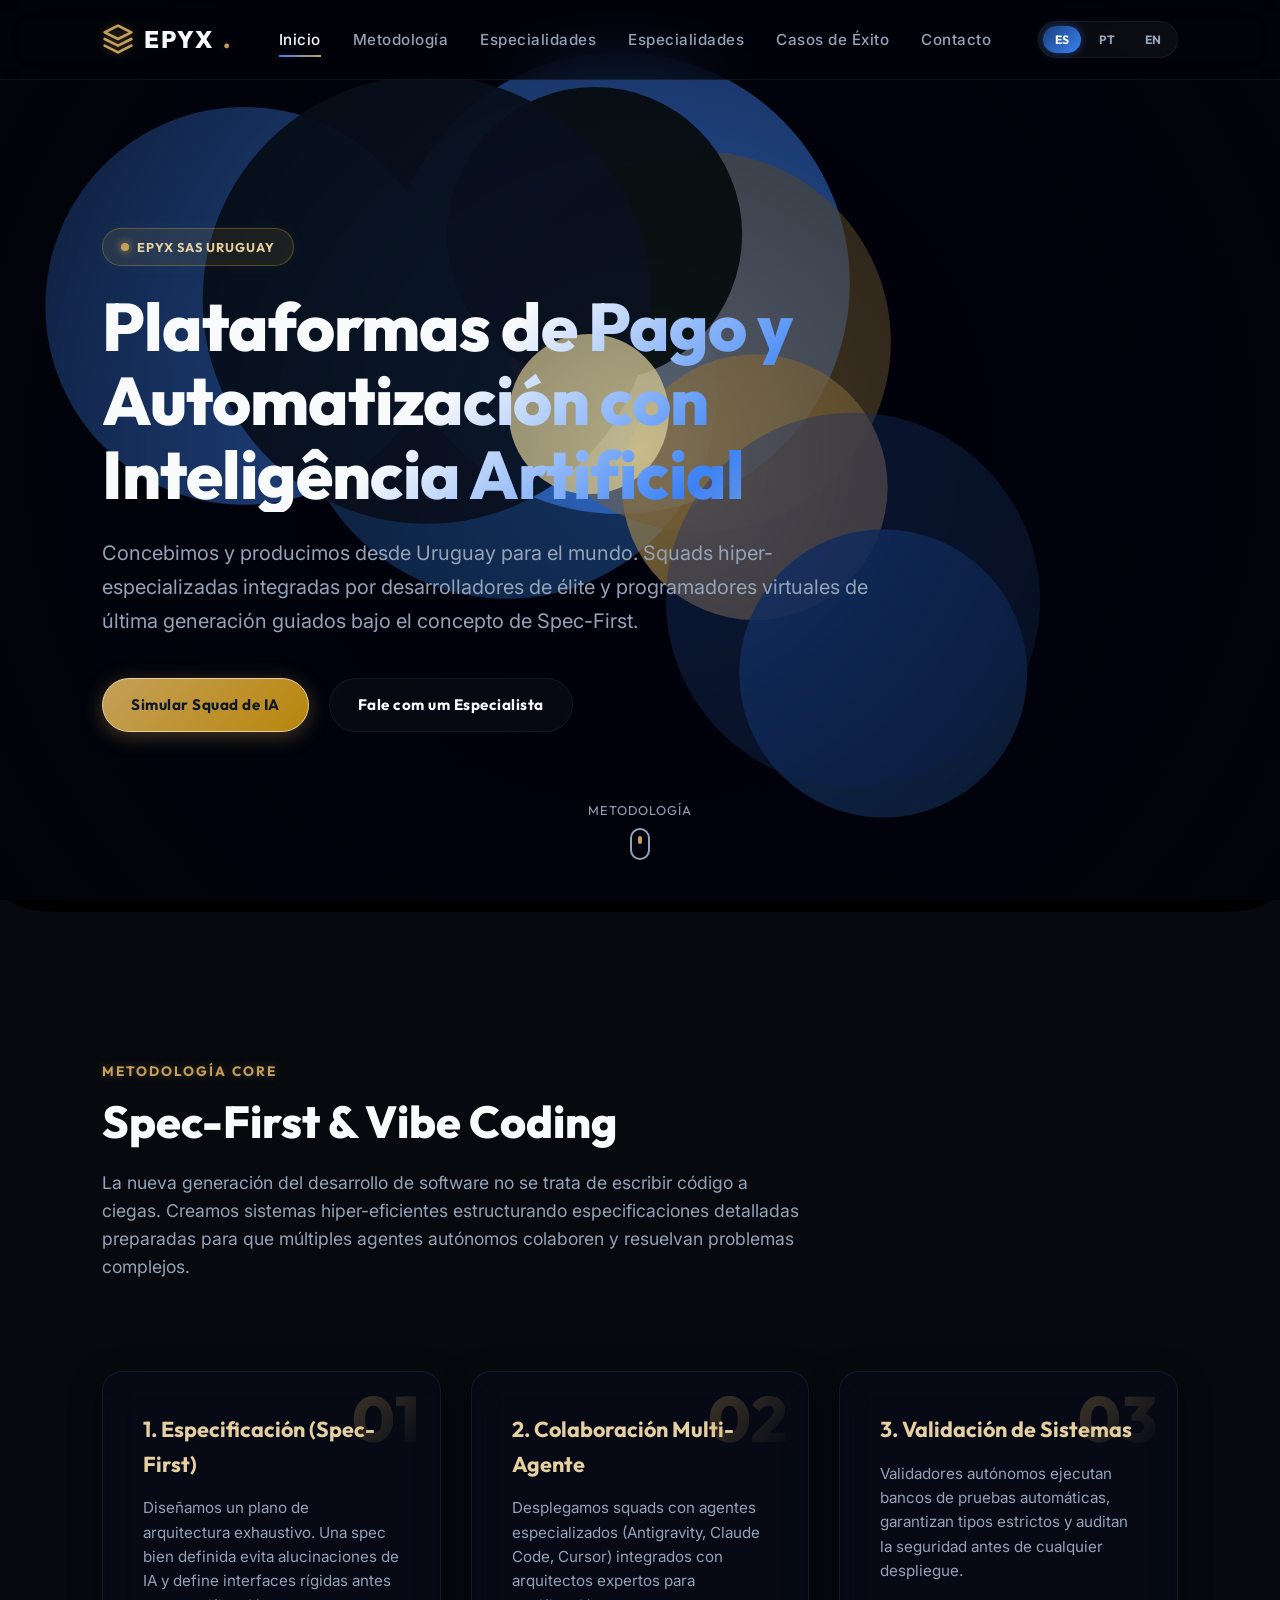
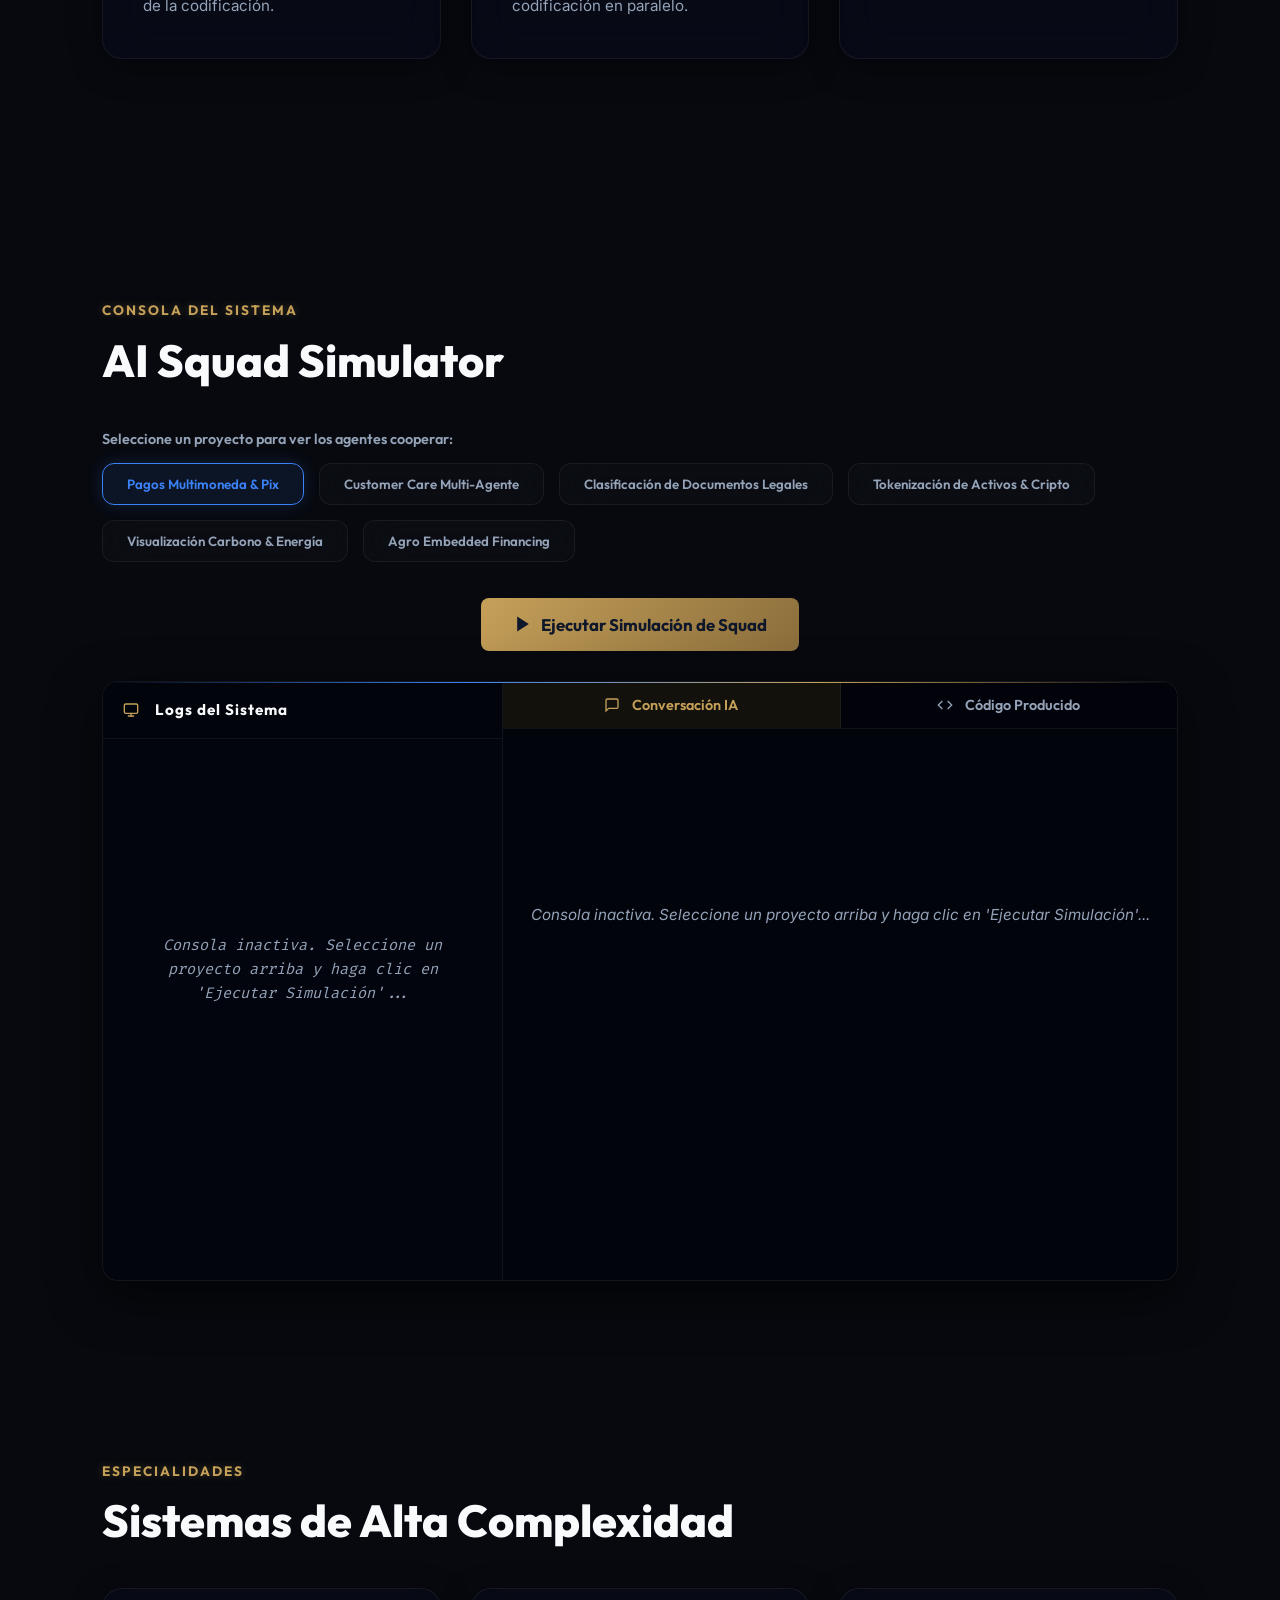
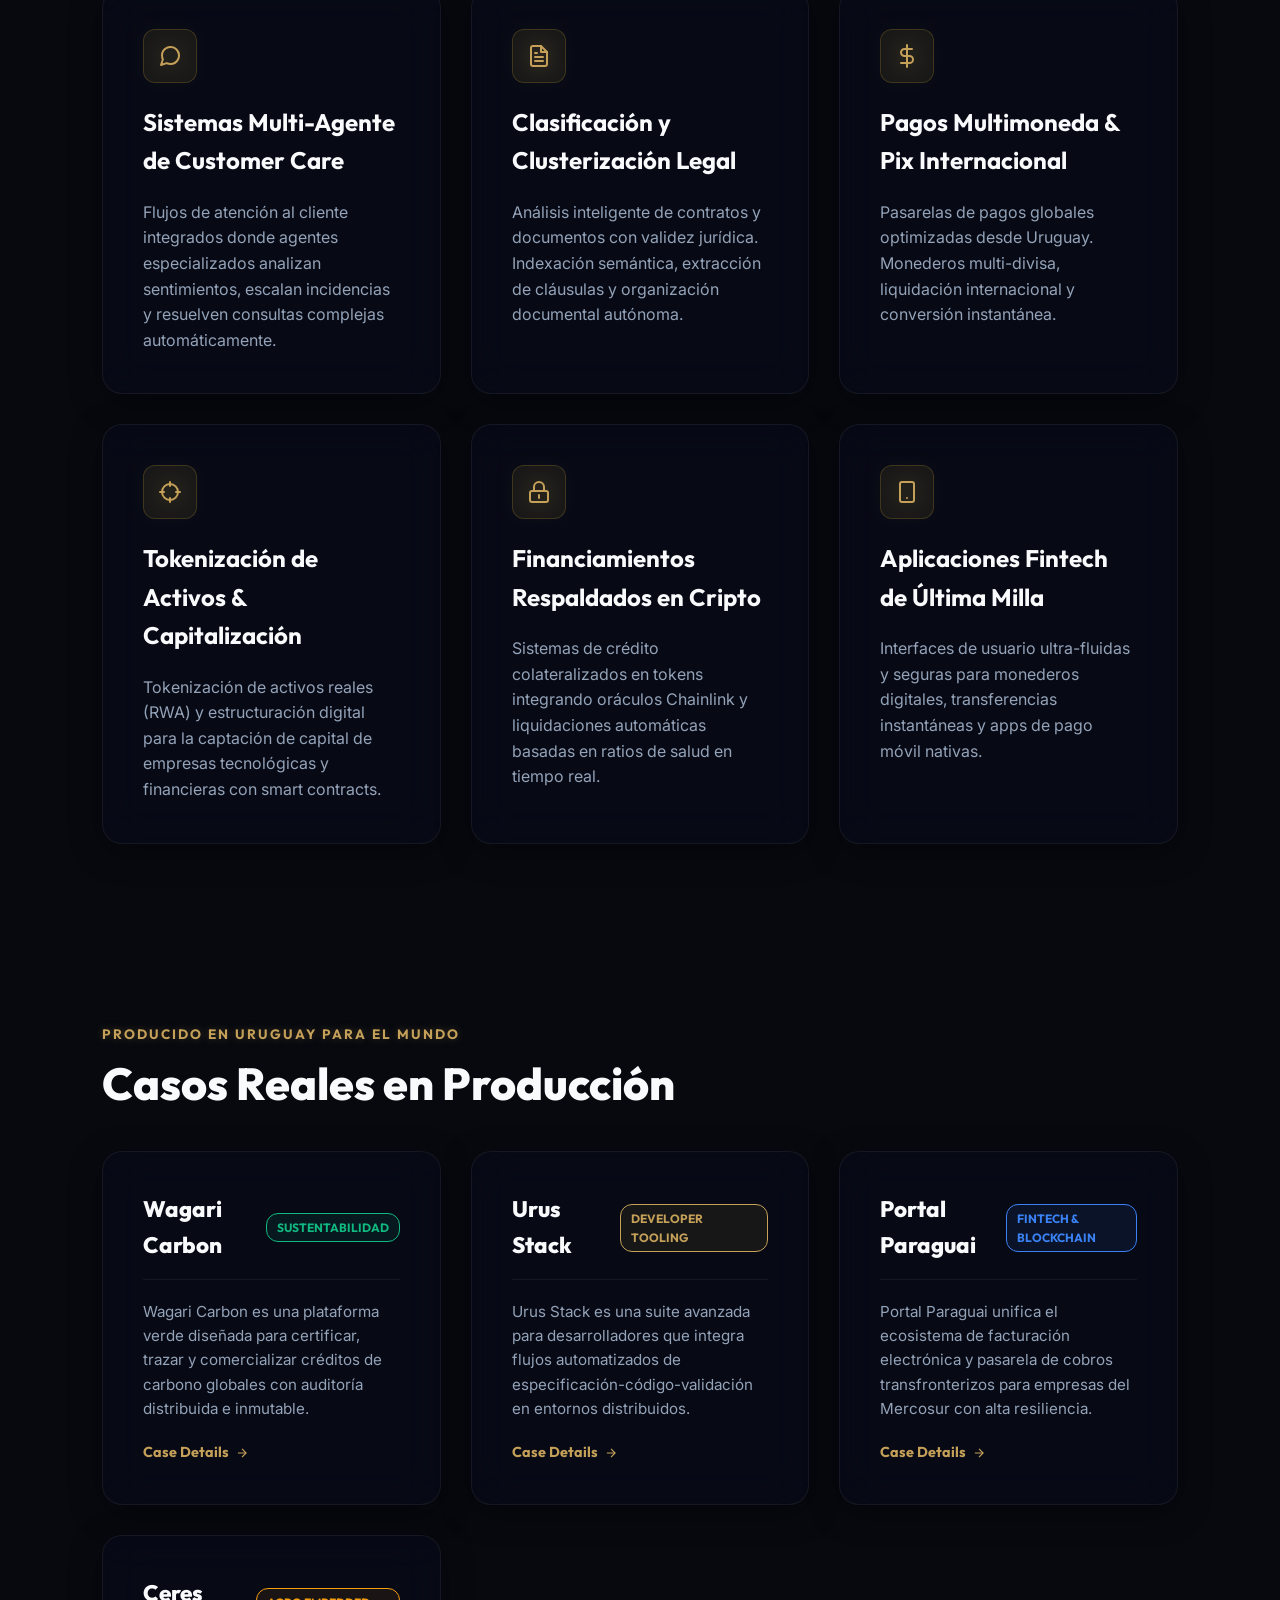
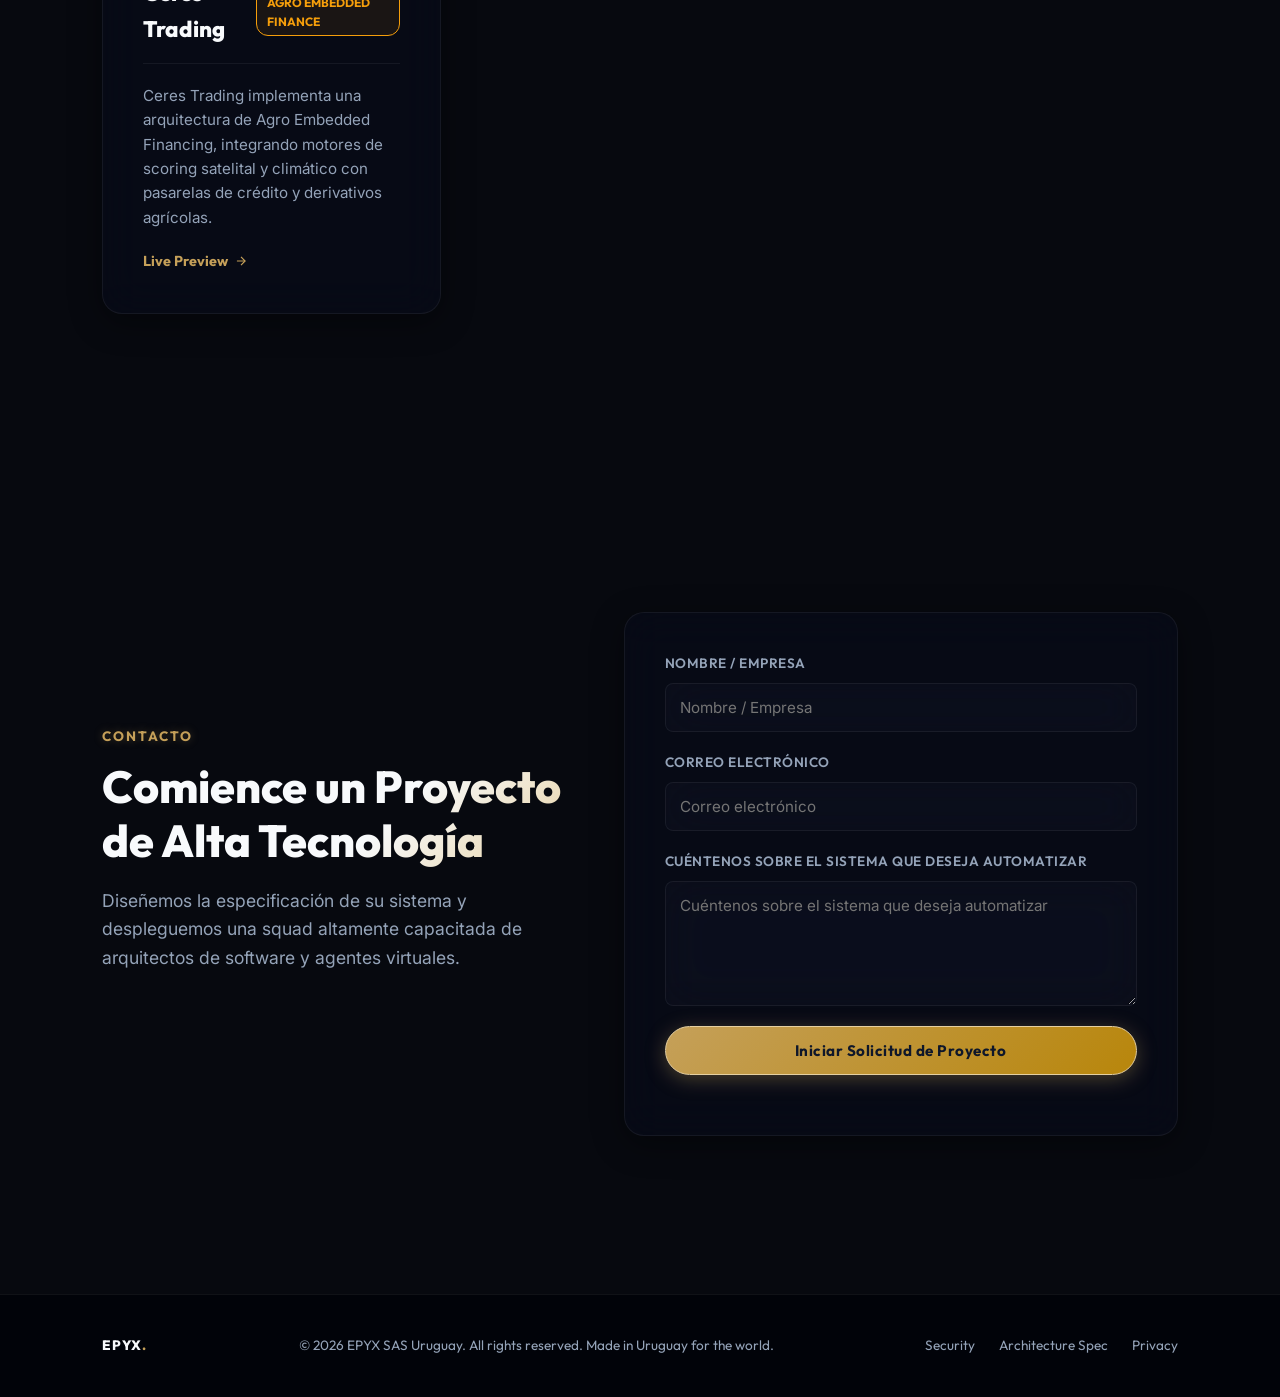
==== commit 1d3eab1f: "Add Ceres Trading Agro Embedded Finance Use Case and Simulator" ====
--- a/index.html
+++ b/index.html
@@ -124,6 +124,7 @@
             <button class="project-btn" data-project="docs" data-i18n="simulator.project.docs">Clasificación de Documentos Legales</button>
             <button class="project-btn" data-project="tokenization" data-i18n="simulator.project.tokenization">Tokenización de Activos & Cripto</button>
             <button class="project-btn" data-project="carbon" data-i18n="simulator.project.carbon">Visualización Carbono & Energía</button>
+            <button class="project-btn" data-project="agro" data-i18n="simulator.project.agro">Agro Embedded Financing</button>
           </div>
           <div class="sim-run-container" style="margin-top: 24px; text-align: center; display: flex; justify-content: center;">
             <button class="sim-btn-run" style="padding: 16px 32px; font-size: 1.05rem;">
@@ -314,6 +315,21 @@
             </svg>
           </a>
         </div>
+
+        <div class="glass-card case-card agro">
+          <div class="case-header">
+            <span class="case-name">Ceres Trading</span>
+            <span class="case-tag" data-i18n="cases.tag.agro">Agro Embedded Finance</span>
+          </div>
+          <p data-i18n="cases.card.agro.desc">Ceres Trading implementa una arquitectura de Agro Embedded Financing, integrando motores de scoring satelital y climático con pasarelas de crédito y derivativos agrícolas.</p>
+          <a href="https://ceres-trading-mvp.vercel.app/" target="_blank" class="case-link">
+            Live Preview
+            <svg viewBox="0 0 24 24" fill="none" stroke="currentColor" stroke-width="2">
+              <line x1="5" y1="12" x2="19" y2="12" />
+              <polyline points="12 5 19 12 12 19" />
+            </svg>
+          </a>
+        </div>
       </div>
     </section>
 
--- a/css/styles.css
+++ b/css/styles.css
@@ -873,6 +873,12 @@
   background: rgba(212, 175, 55, 0.08);
 }
 
+.case-card.agro .case-tag {
+  border-color: #f59e0b;
+  color: #f59e0b;
+  background: rgba(245, 158, 11, 0.08);
+}
+
 .case-card p {
   color: var(--text-muted);
   font-size: 0.95rem;
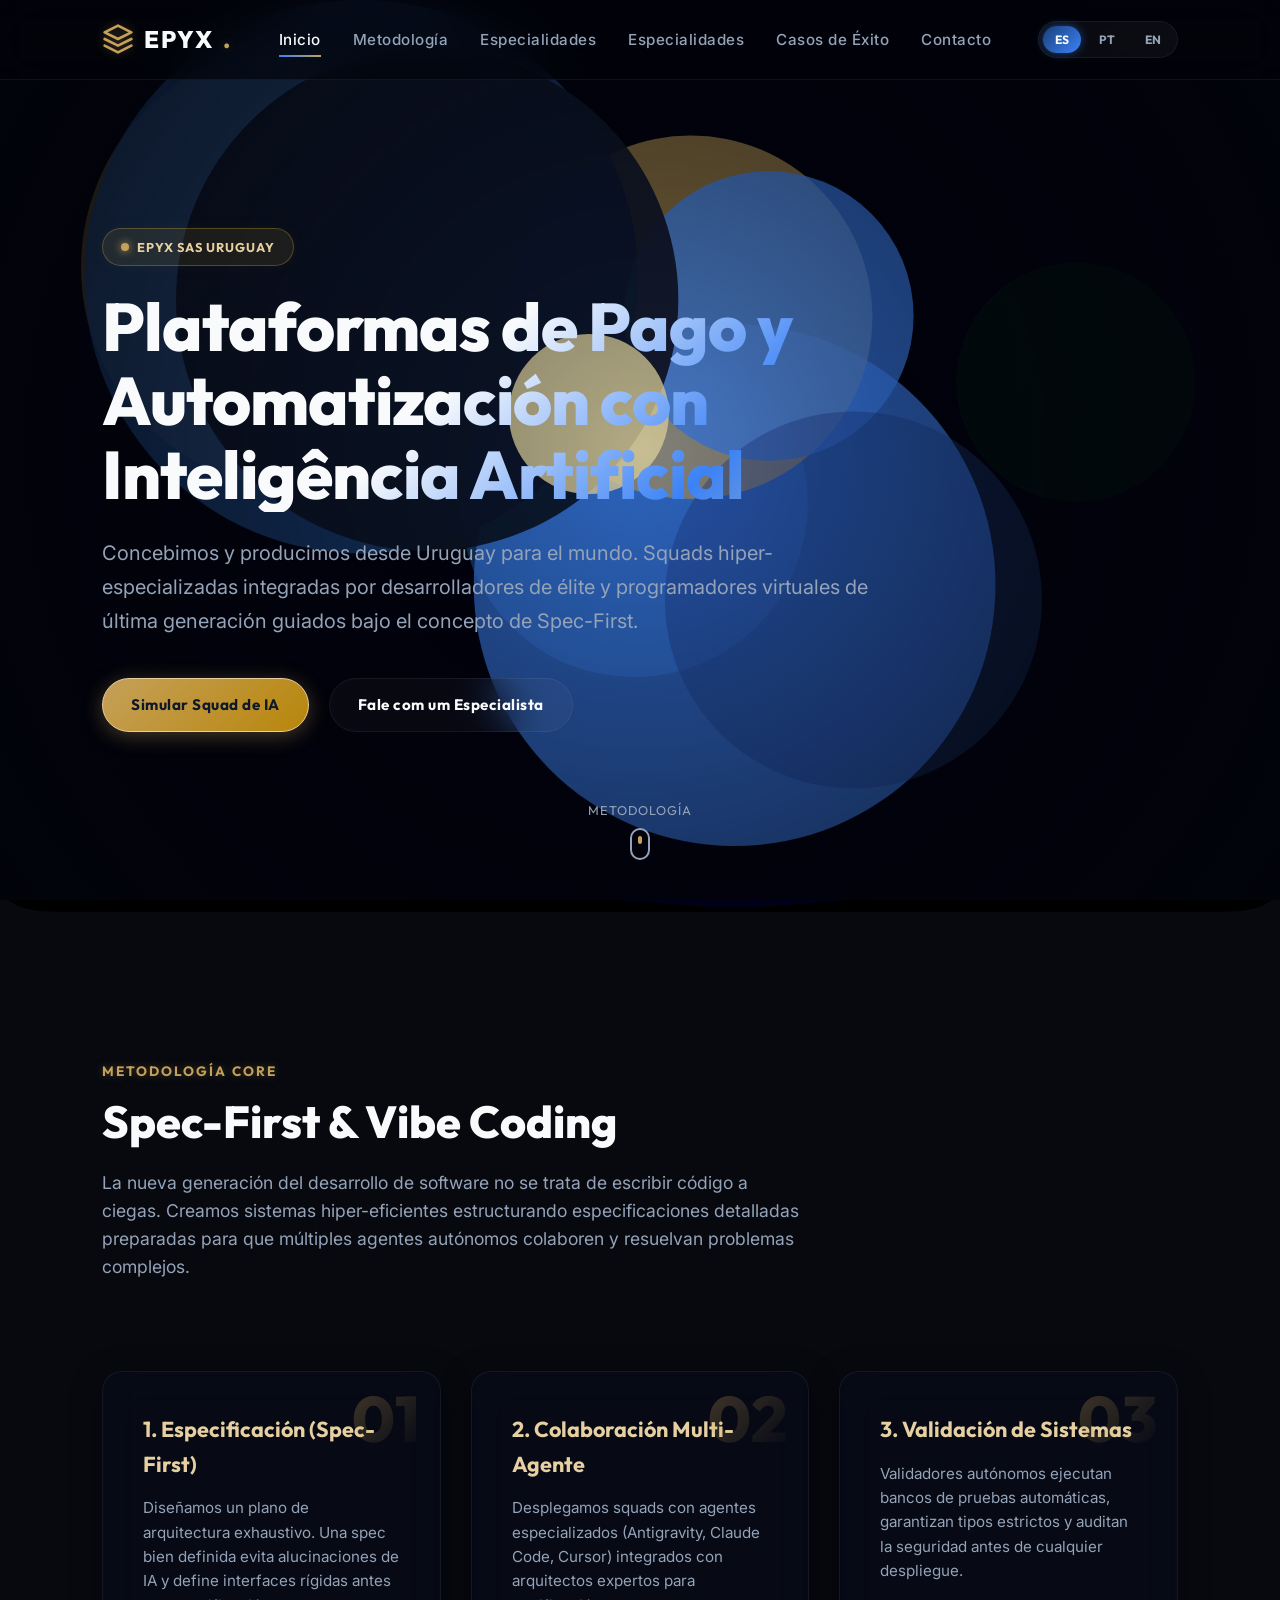
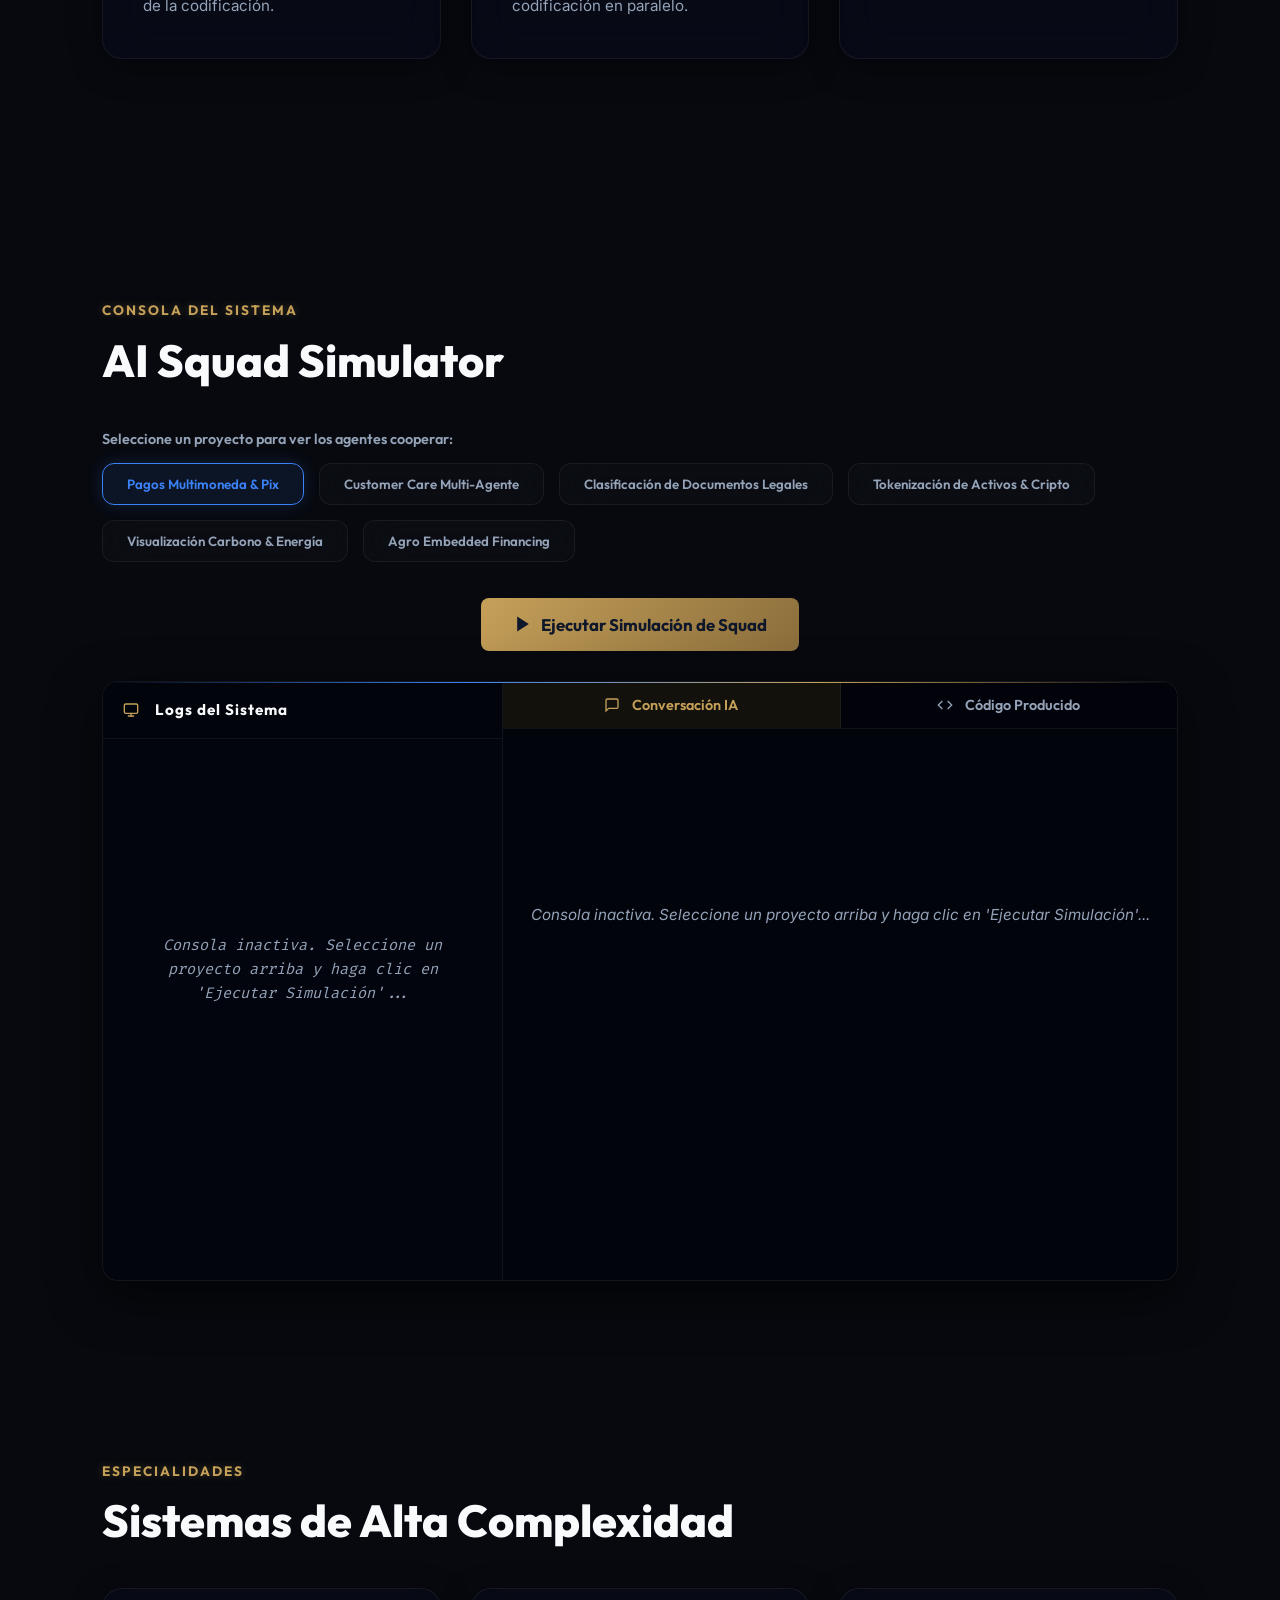
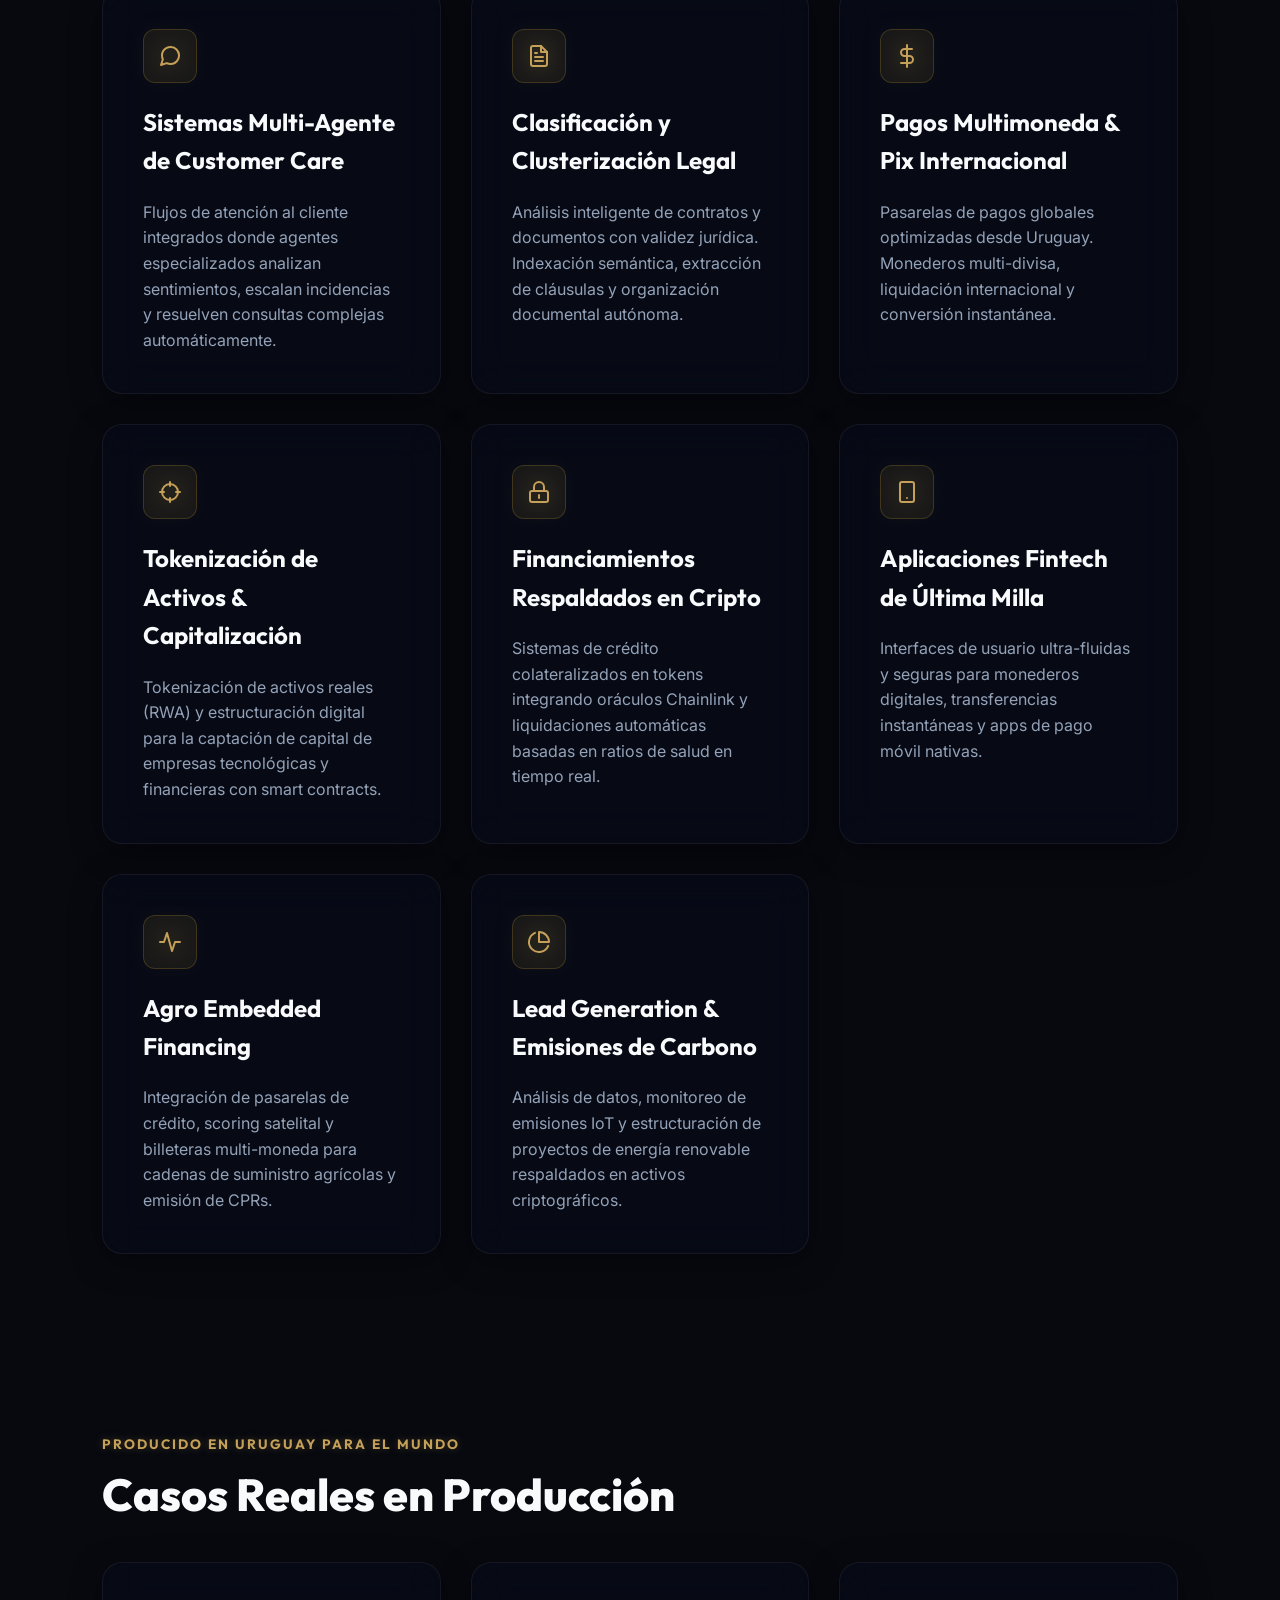
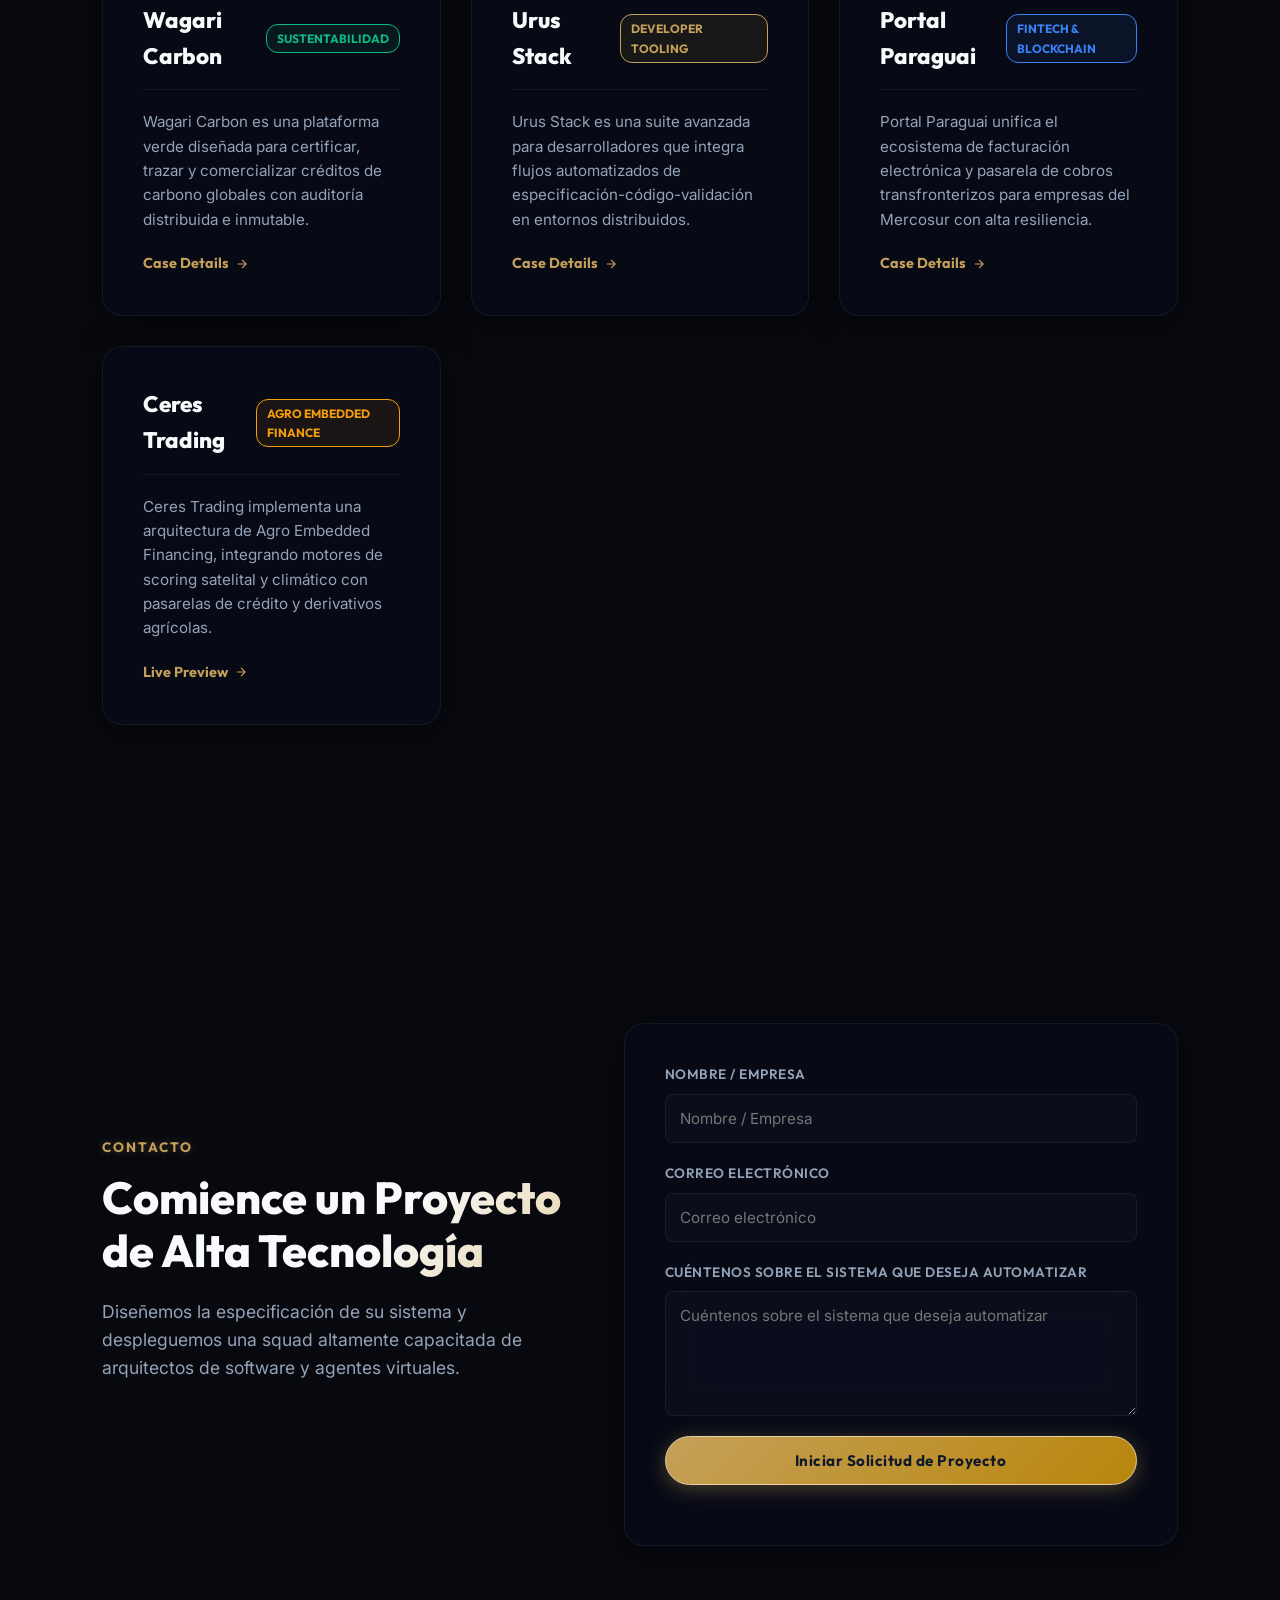
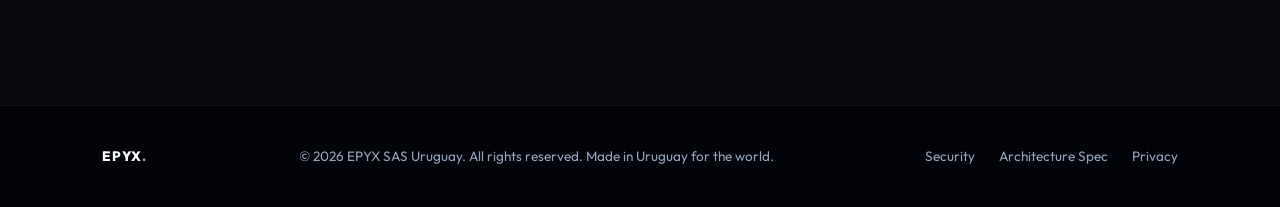
==== commit 24a5e4f7: "Add Agro and Carbon to Services section" ====
--- a/index.html
+++ b/index.html
@@ -262,6 +262,26 @@
           <h3 data-i18n="services.card.apps.title">Aplicaciones Fintech de Última Milla</h3>
           <p data-i18n="services.card.apps.desc">Interfaces de usuario ultra-fluidas y seguras para monederos digitales, transferencias instantáneas y apps de pago móvil nativas.</p>
         </div>
+
+        <div class="glass-card service-card">
+          <div class="service-icon-container">
+            <svg viewBox="0 0 24 24" fill="none" stroke="currentColor" stroke-width="2" stroke-linecap="round" stroke-linejoin="round">
+              <path d="M2 12h4l3-9 5 18 3-9h5" />
+            </svg>
+          </div>
+          <h3 data-i18n="services.card.agro.title">Agro Embedded Financing</h3>
+          <p data-i18n="services.card.agro.desc">Integración de pasarelas de crédito, scoring satelital y billeteras multi-moneda para cadenas de suministro agrícolas y emisión de CPRs.</p>
+        </div>
+
+        <div class="glass-card service-card">
+          <div class="service-icon-container">
+            <svg viewBox="0 0 24 24" fill="none" stroke="currentColor" stroke-width="2" stroke-linecap="round" stroke-linejoin="round">
+              <path d="M21.21 15.89A10 10 0 1 1 8 2.83"></path><path d="M22 12A10 10 0 0 0 12 2v10z"></path>
+            </svg>
+          </div>
+          <h3 data-i18n="services.card.carbon.title">Lead Generation & Emisiones de Carbono</h3>
+          <p data-i18n="services.card.carbon.desc">Análisis de datos, monitoreo de emisiones IoT y estructuración de proyectos de energía renovable respaldados en activos criptográficos.</p>
+        </div>
       </div>
     </section>
 
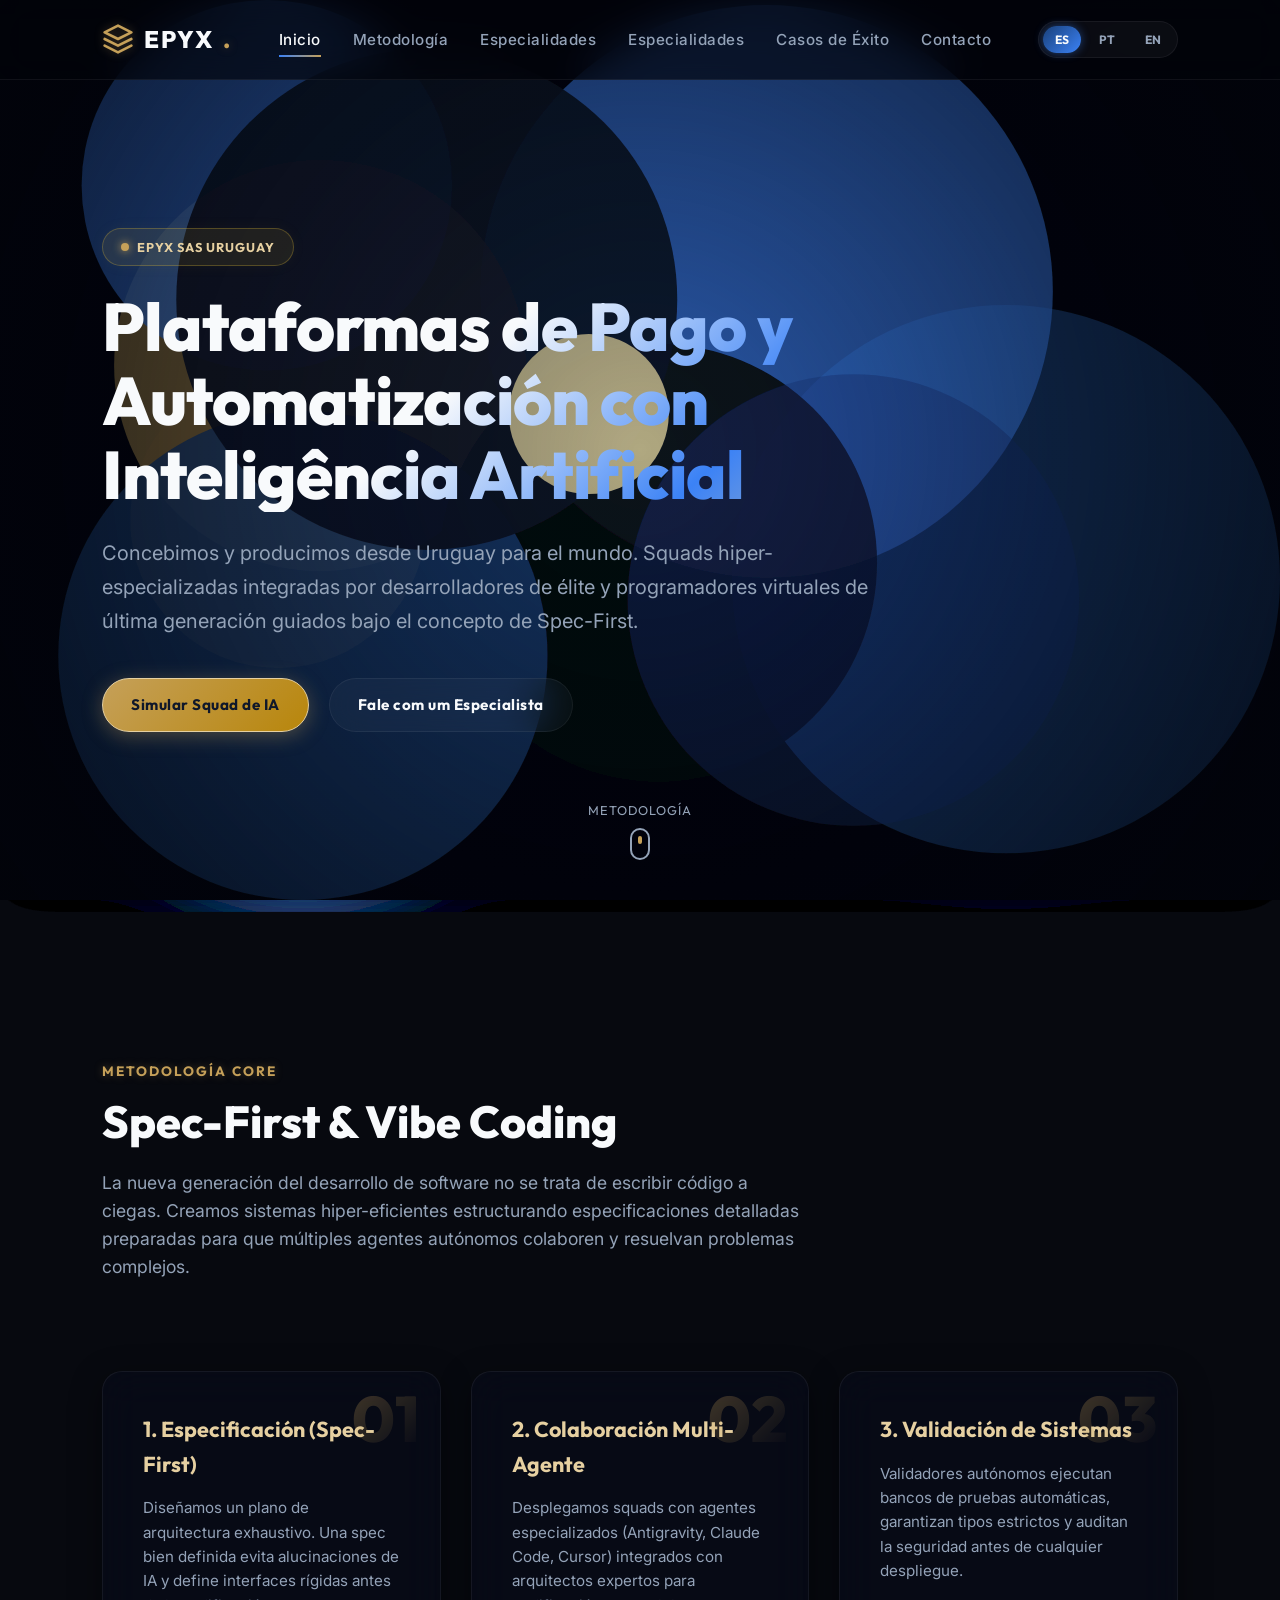
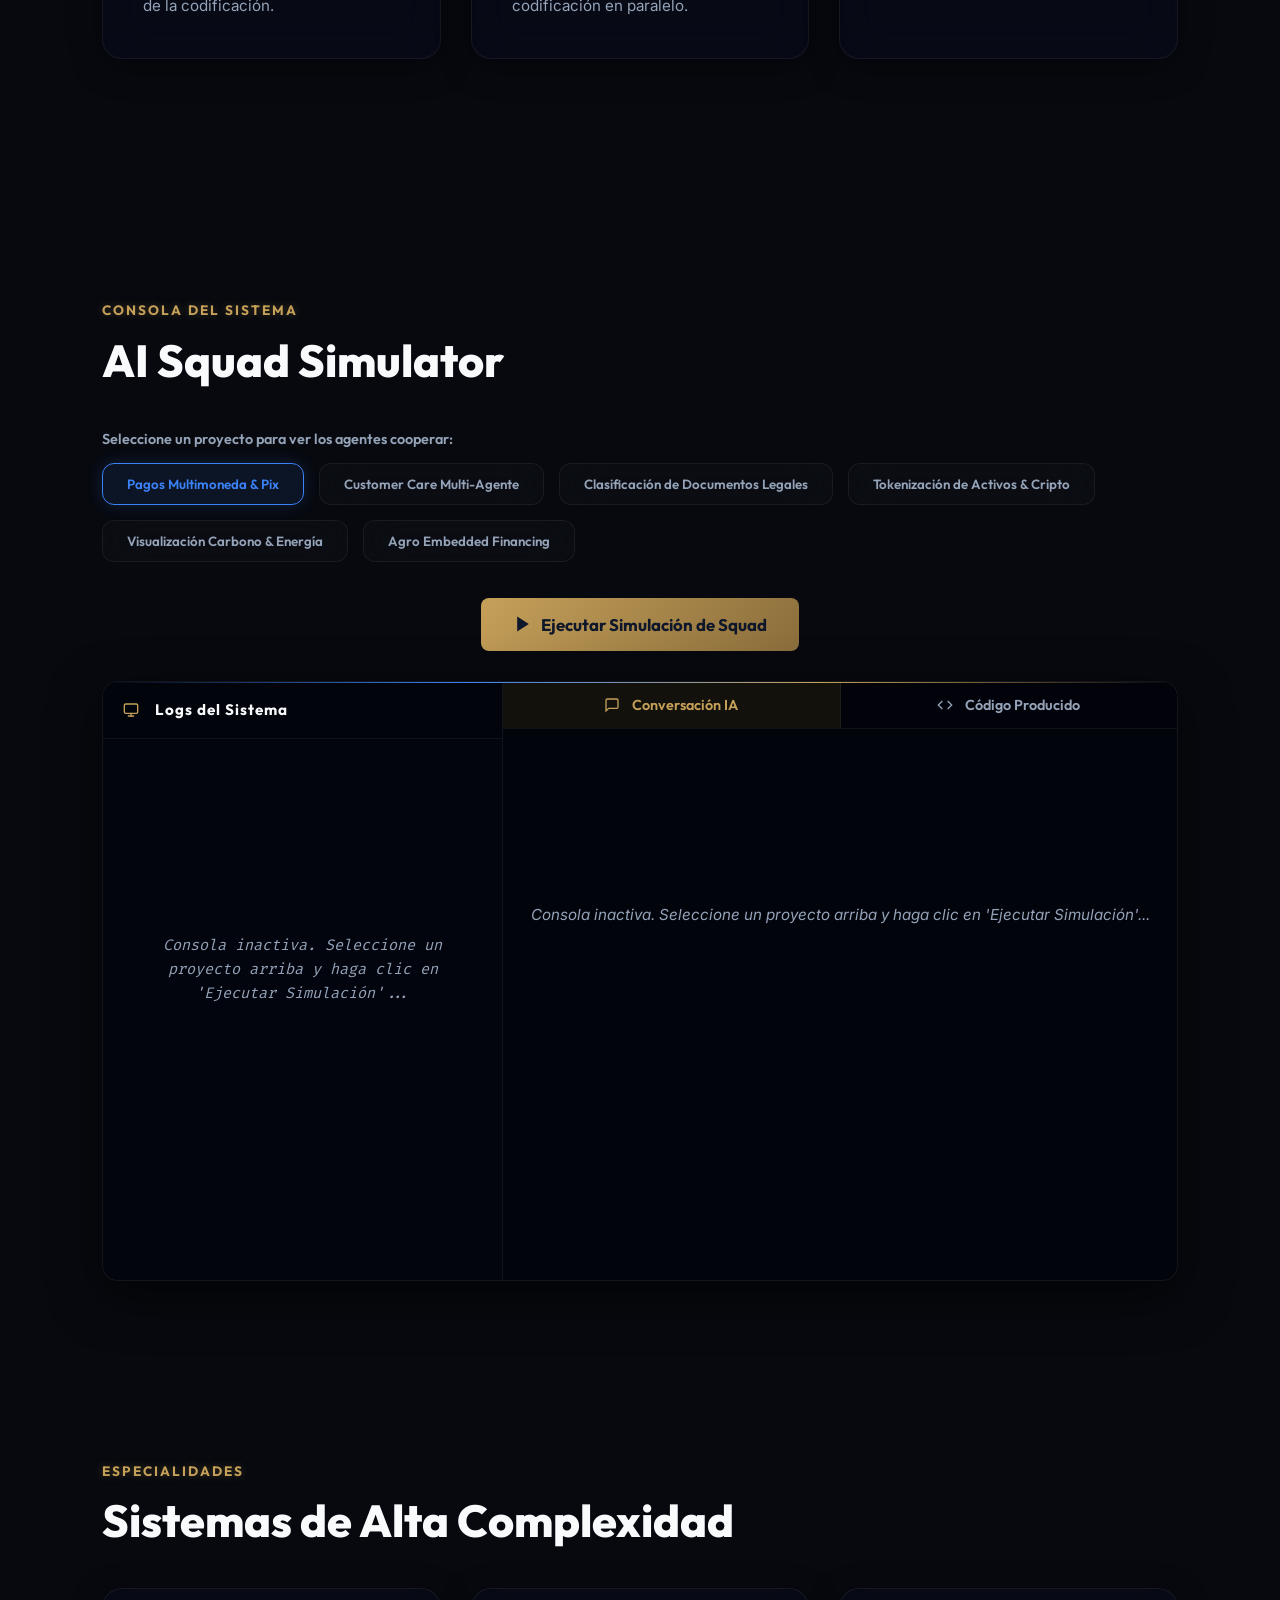
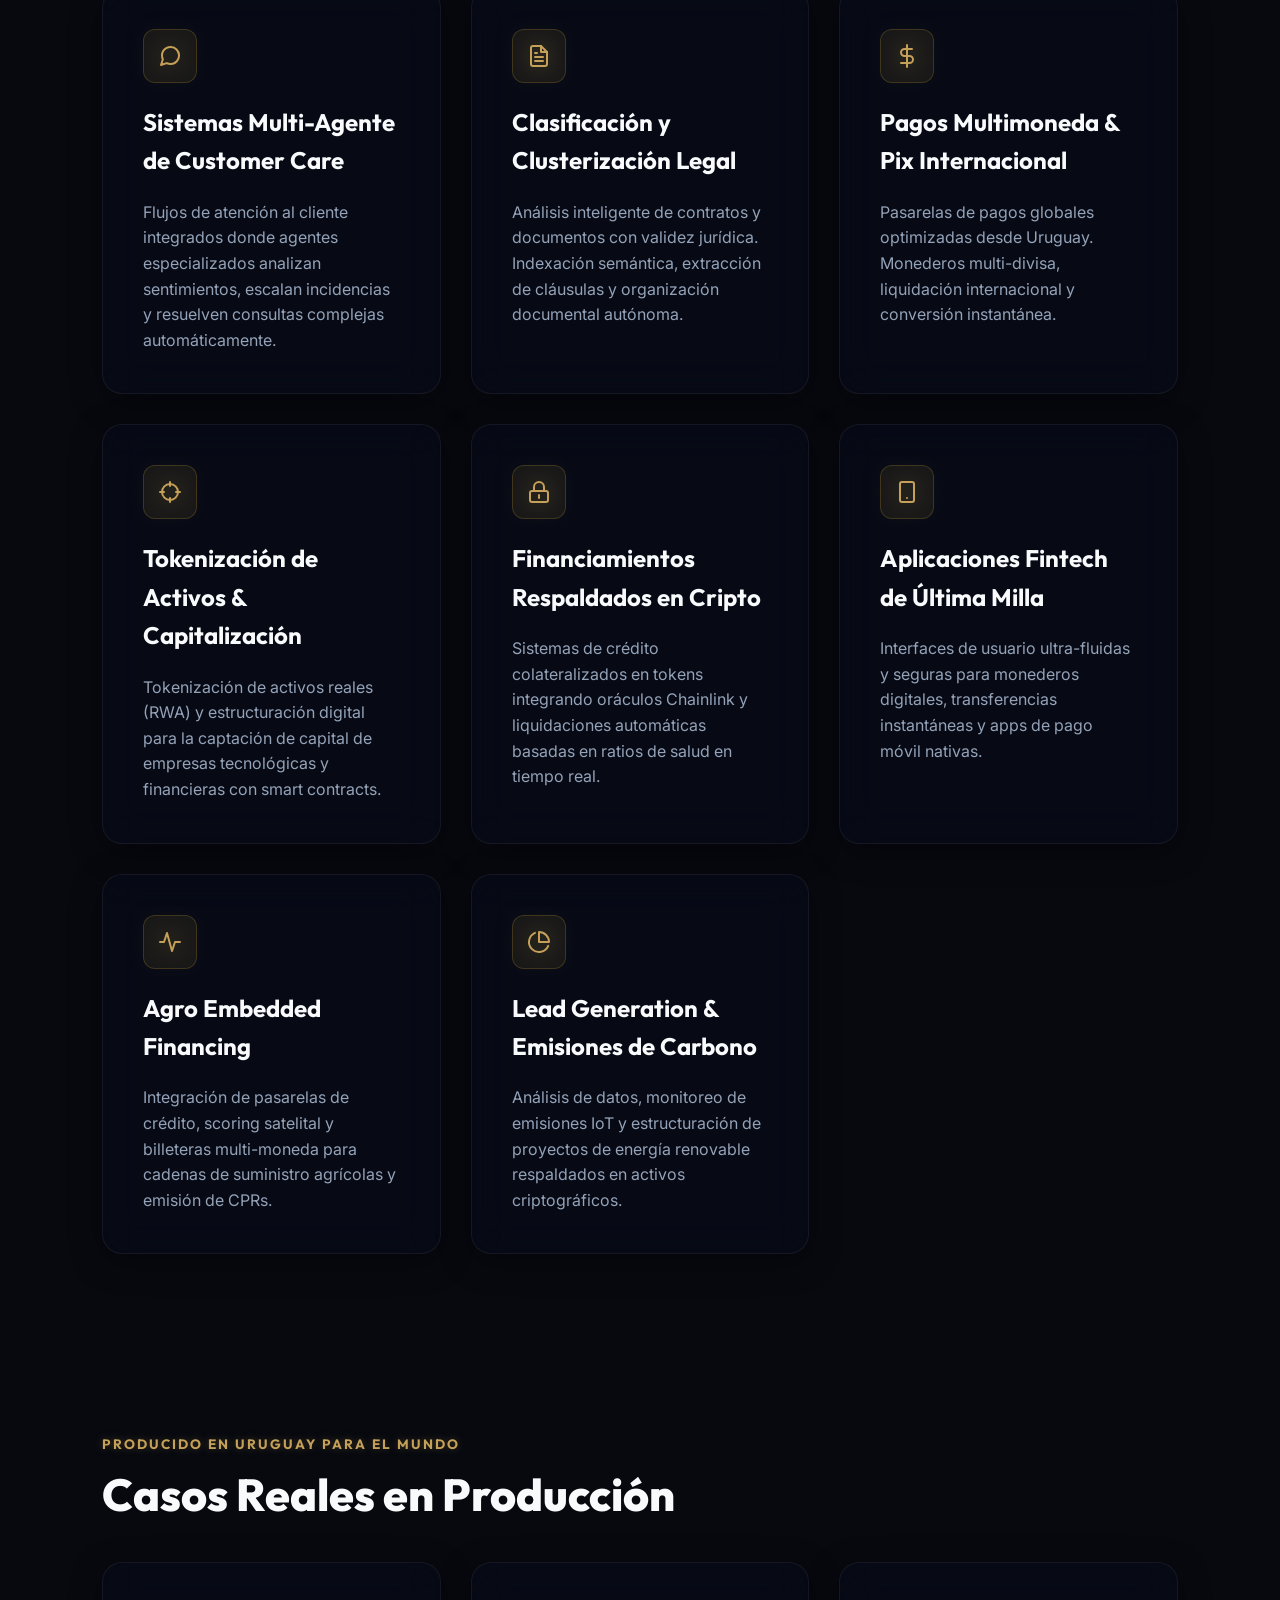
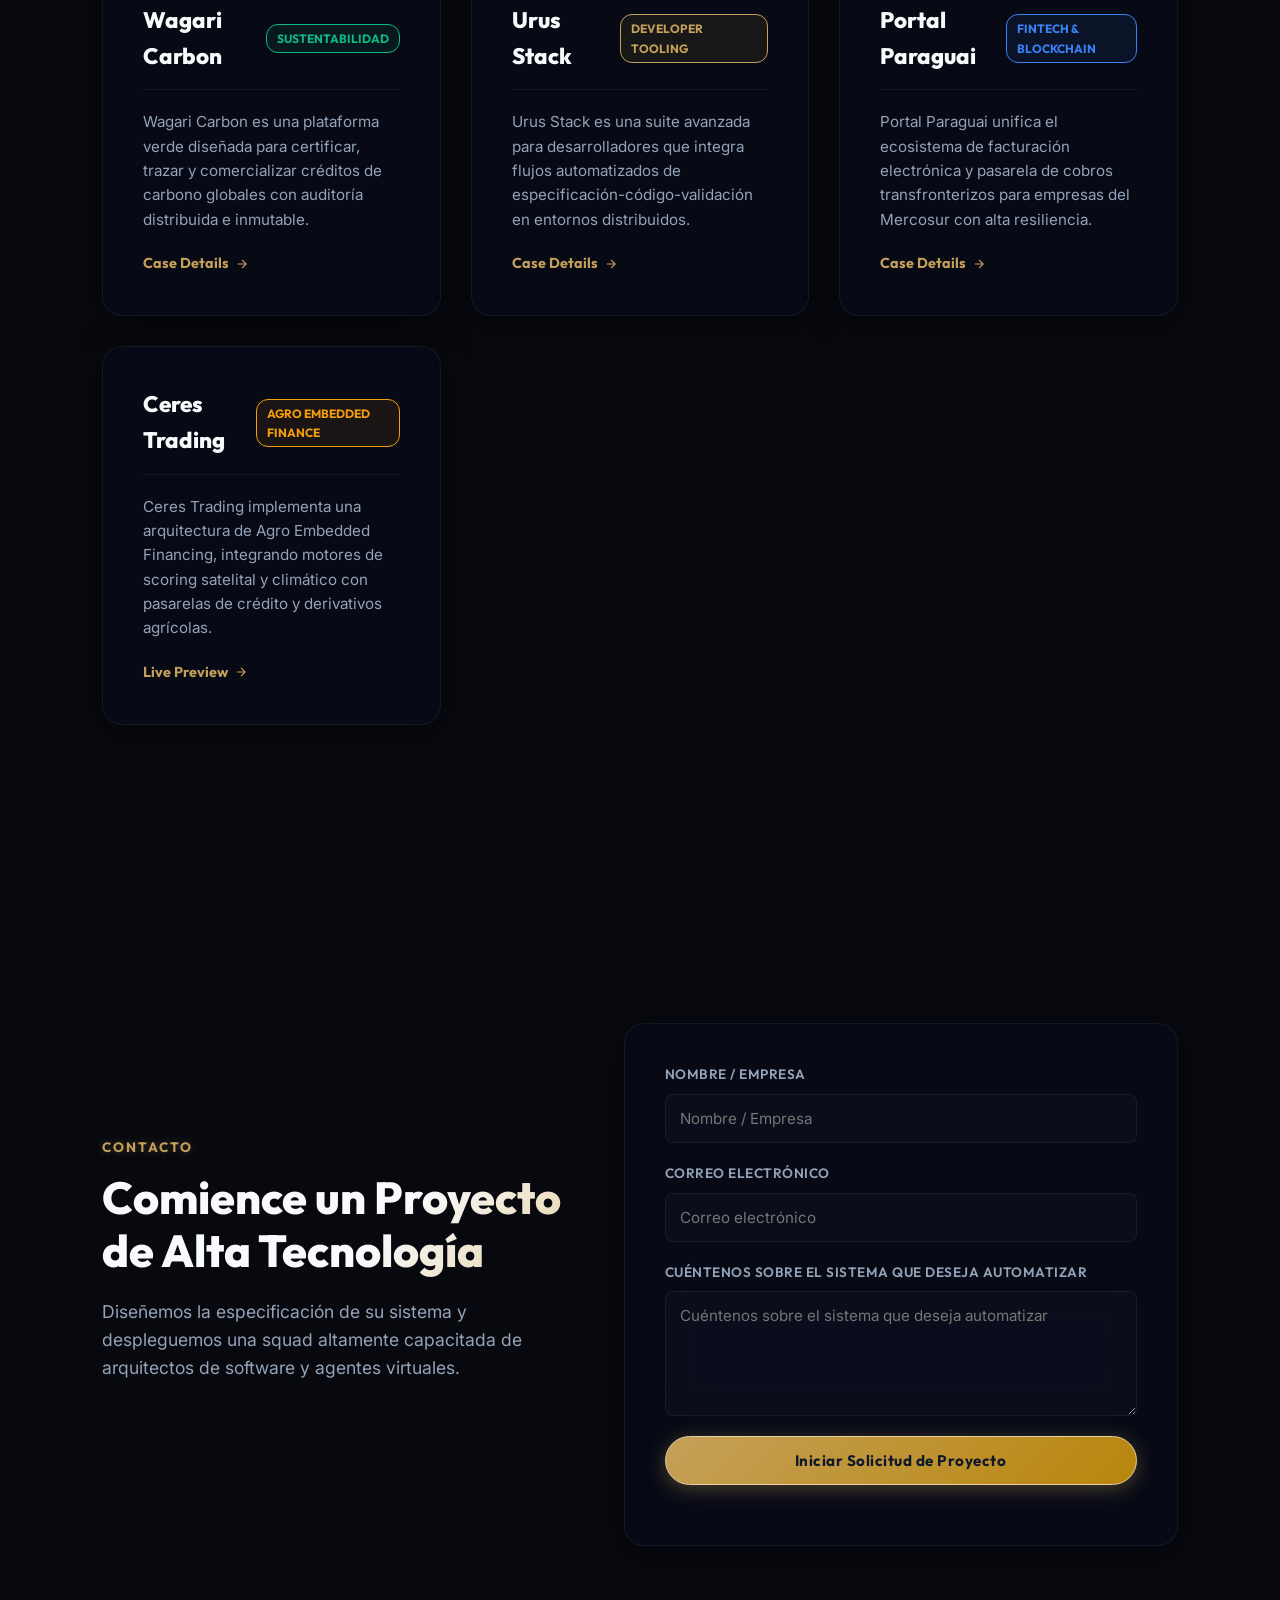
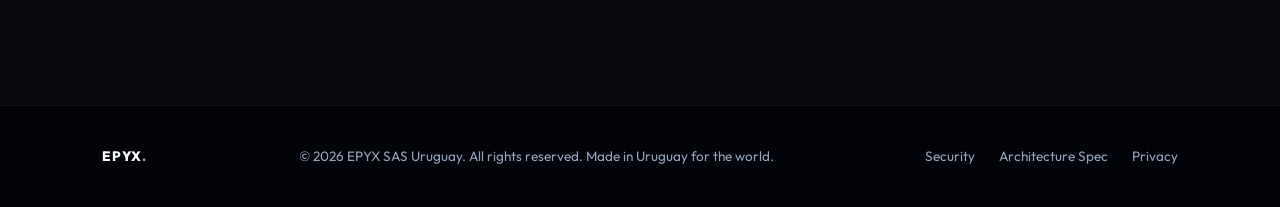
==== commit c7237d22: "feat: integrate Zoho CRM real lead creation via OAuth 2.0 Self-Client" ====
--- a/index.html
+++ b/index.html
@@ -403,6 +403,7 @@
 
   <!-- Scripts -->
   <script src="js/liquid.js"></script>
+  <script src="js/zoho-config.js"></script>
   <script src="js/app.js"></script>
 </body>
 </html>
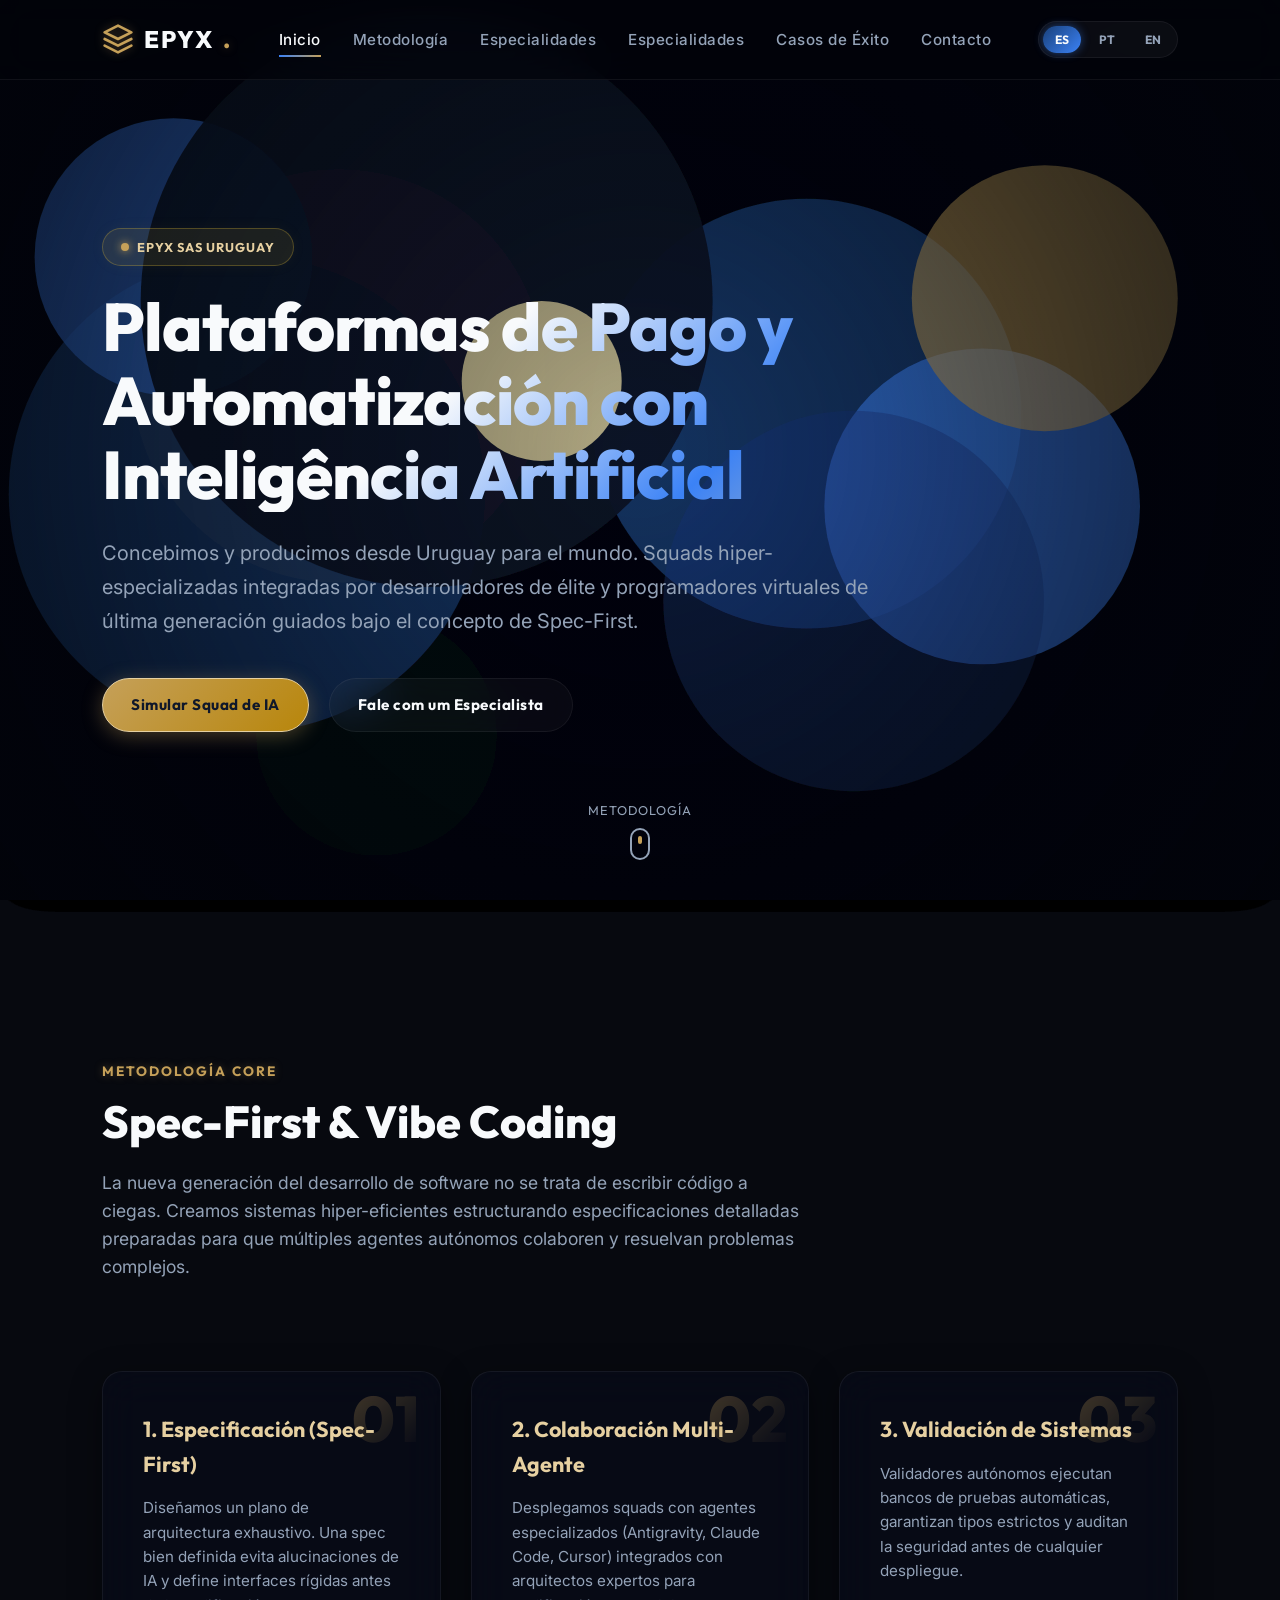
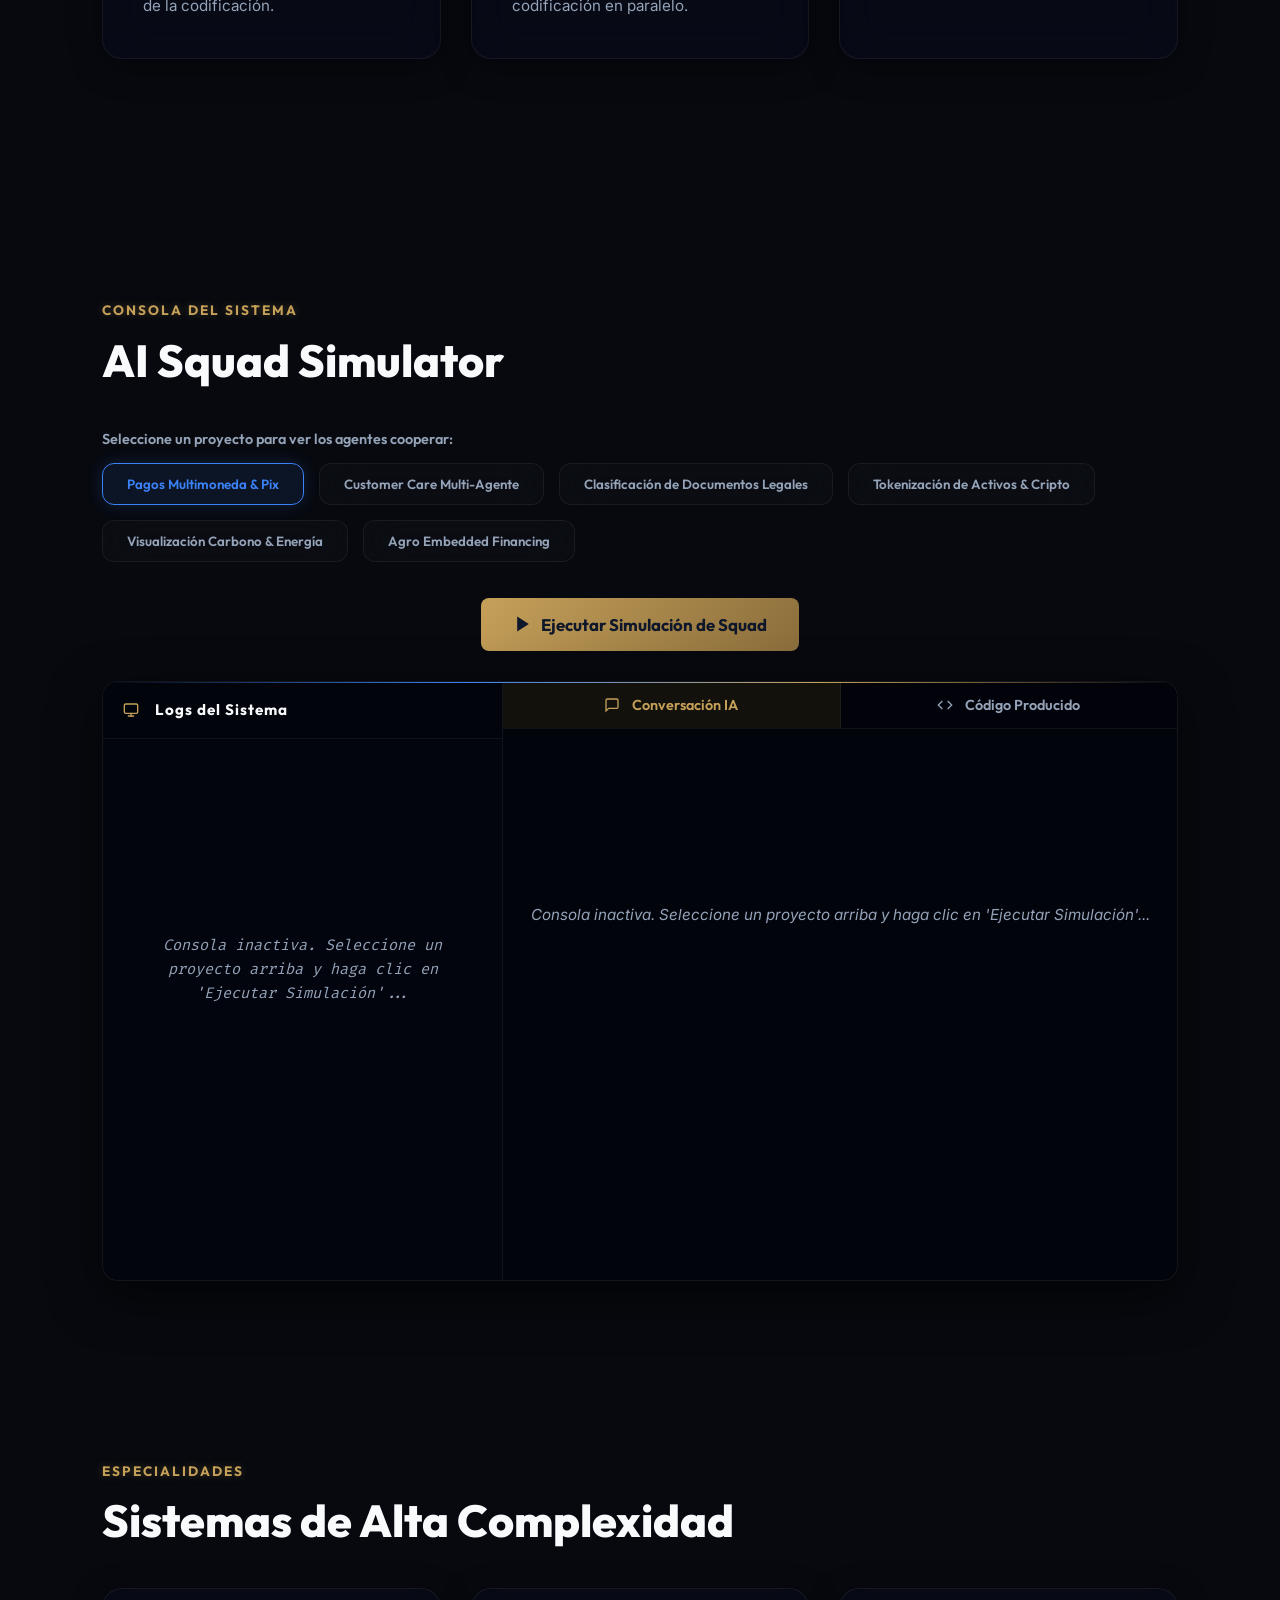
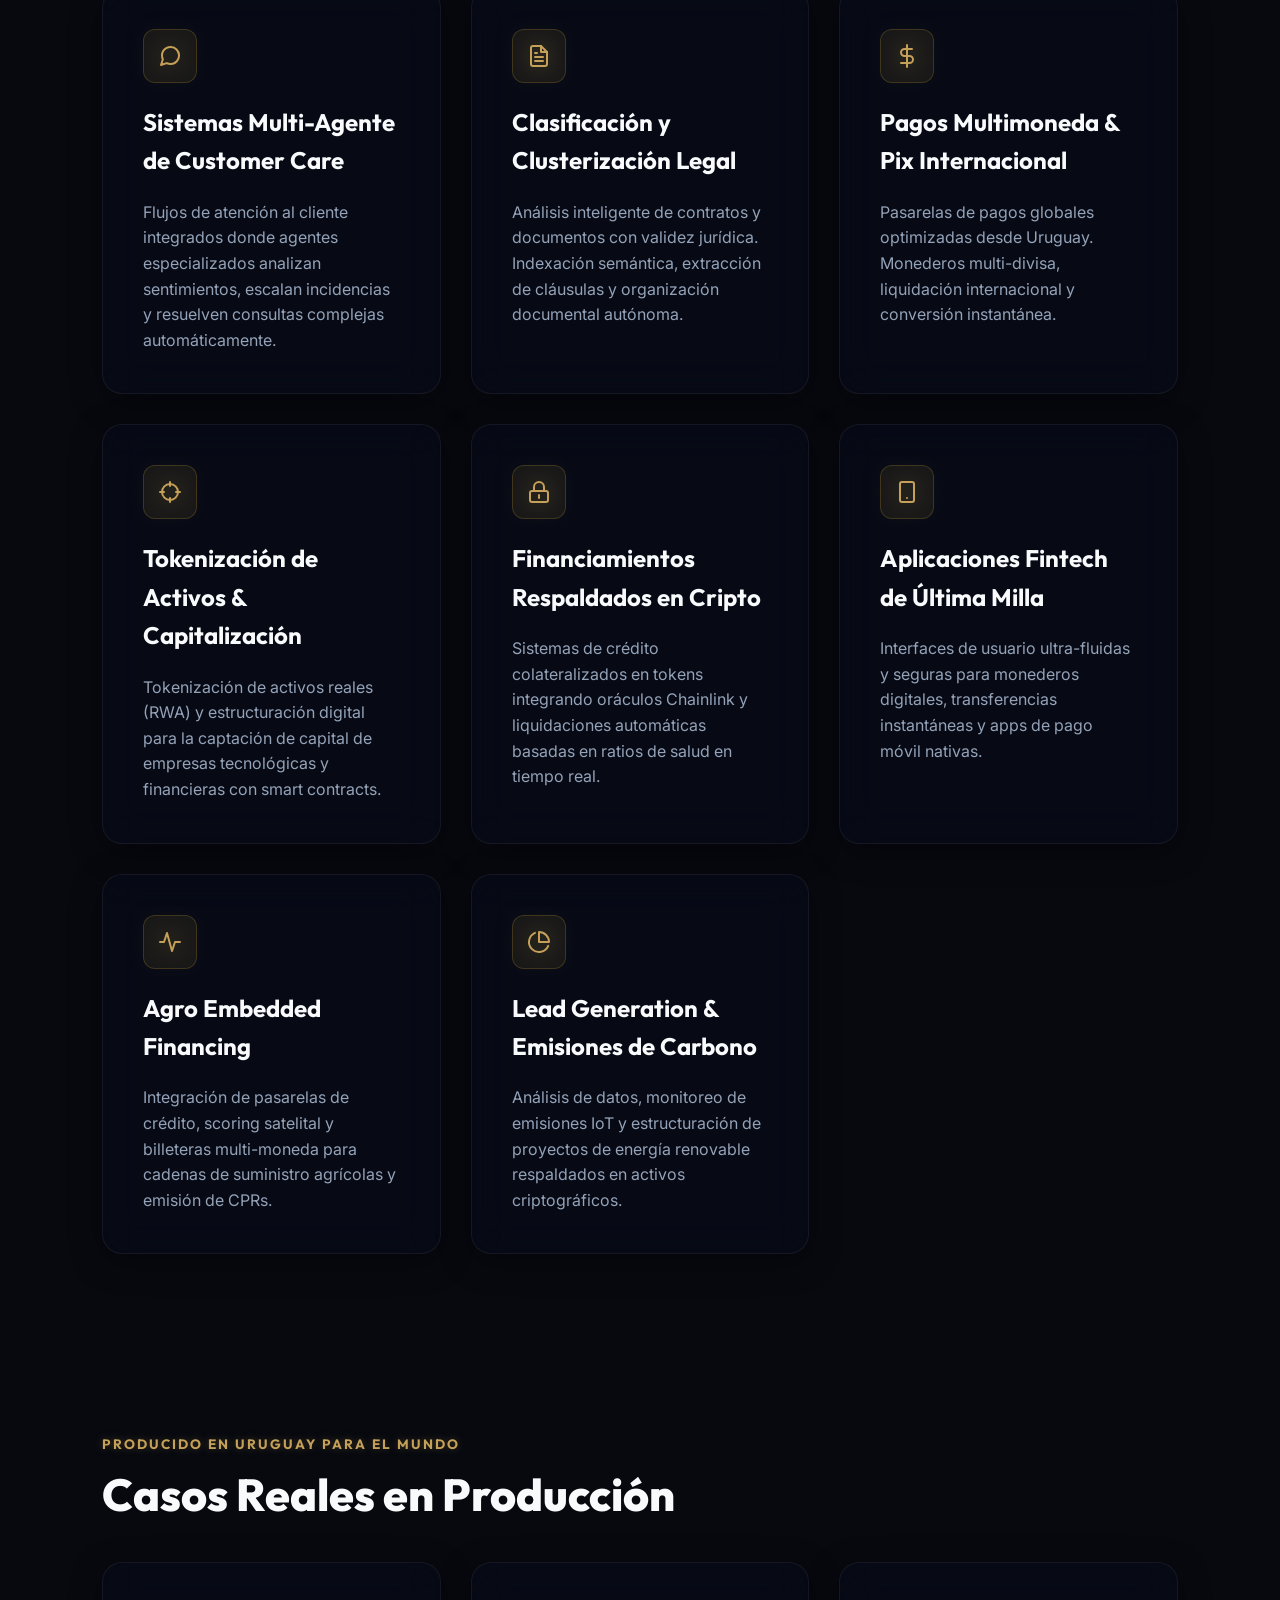
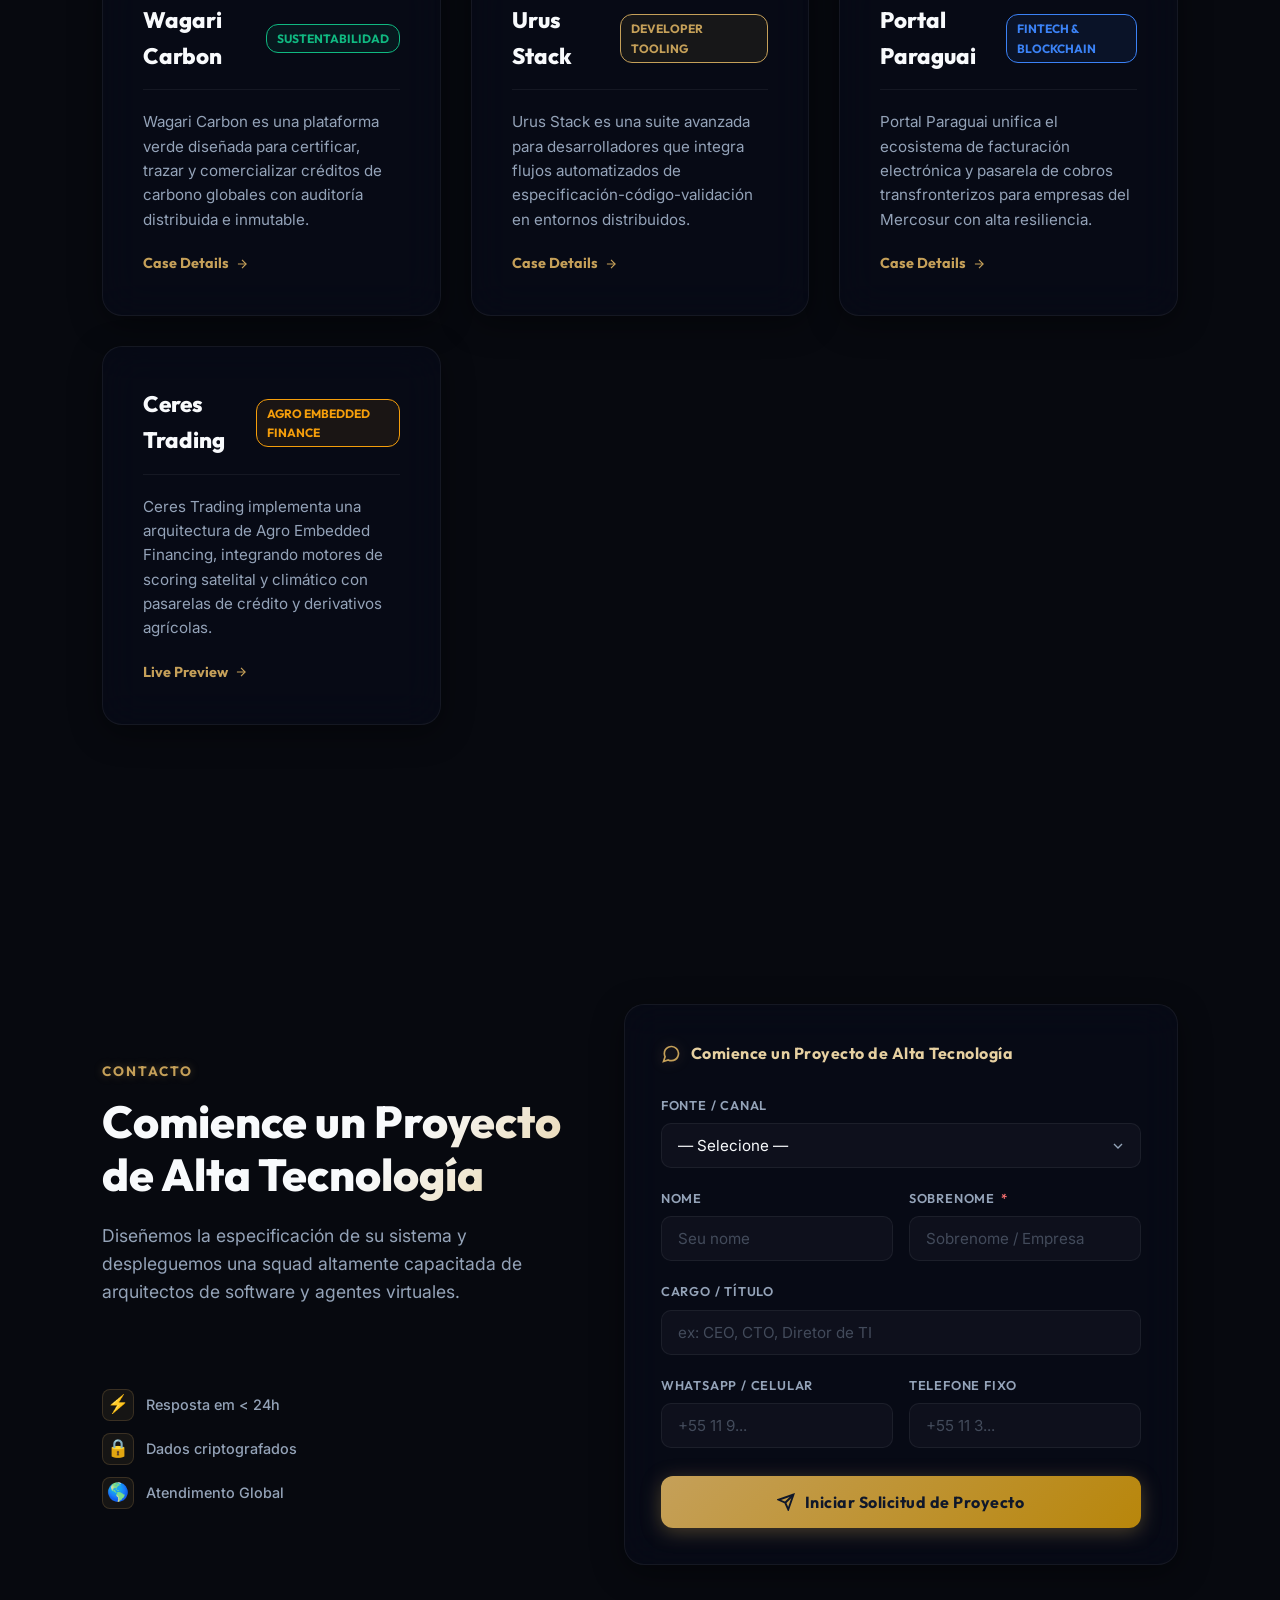
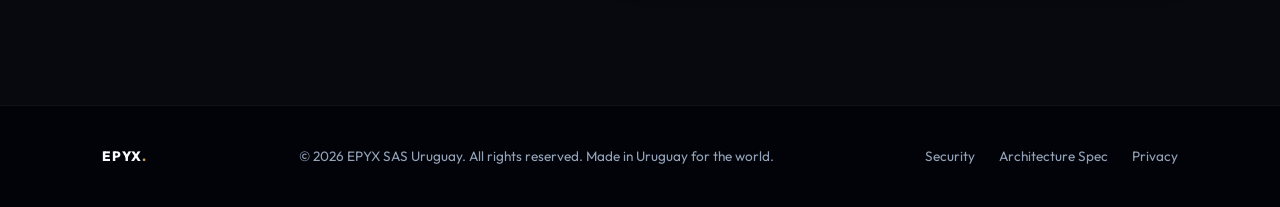
==== commit b406b623: "feat: replace contact form with native Zoho WebToContacts, EPYX dark theme styled" ====
--- a/index.html
+++ b/index.html
@@ -360,29 +360,108 @@
           <span class="section-tag" data-i18n="nav.contact">Contacto</span>
           <h2 class="section-title" data-i18n="contact.title">Comience un Proyecto de Alta Tecnología</h2>
           <p class="section-desc" data-i18n="contact.desc">Diseñemos la especificación de su sistema y despleguemos una squad altamente capacitada de arquitectos de software y agentes virtuales.</p>
-        </div>
-
-        <div class="contact-form-container glass-card">
-          <form id="epyx-contact-form" class="contact-form">
-            <div class="form-group">
-              <label for="form-name" data-i18n="contact.form.name">Nombre / Empresa</label>
-              <input type="text" id="form-name" required data-i18n="contact.form.name" placeholder="Nombre / Empresa">
-            </div>
-
-            <div class="form-group">
-              <label for="form-email" data-i18n="contact.form.email">Correo electrónico</label>
-              <input type="email" id="form-email" required data-i18n="contact.form.email" placeholder="Correo electrónico">
-            </div>
-
-            <div class="form-group">
-              <label for="form-message" data-i18n="contact.form.message">Cuéntenos sobre el sistema que desea automatizar</label>
-              <textarea id="form-message" rows="5" required data-i18n="contact.form.message" placeholder="Cuéntenos sobre el sistema que desea automatizar"></textarea>
-            </div>
-
-            <button type="submit" class="btn btn-primary" data-i18n="contact.form.submit">Iniciar Solicitud de Proyecto</button>
+
+          <!-- CRM Metrics Badges -->
+          <div class="contact-badges">
+            <div class="contact-badge">
+              <span class="badge-icon">⚡</span>
+              <span>Resposta em &lt; 24h</span>
+            </div>
+            <div class="contact-badge">
+              <span class="badge-icon">🔒</span>
+              <span>Dados criptografados</span>
+            </div>
+            <div class="contact-badge">
+              <span class="badge-icon">🌎</span>
+              <span>Atendimento Global</span>
+            </div>
+          </div>
+        </div>
+
+        <!-- Zoho Native WebToContacts Form — restyled for EPYX dark theme -->
+        <div class="contact-form-container glass-card zoho-form-wrapper">
+
+          <div class="zoho-form-header">
+            <svg viewBox="0 0 24 24" fill="none" stroke="currentColor" stroke-width="2" width="20" height="20"><path d="M21 11.5a8.38 8.38 0 0 1-.9 3.8 8.5 8.5 0 0 1-7.6 4.7 8.38 8.38 0 0 1-3.8-.9L3 21l1.9-5.7a8.38 8.38 0 0 1-.9-3.8 8.5 8.5 0 0 1 4.7-7.6 8.38 8.38 0 0 1 3.8-.9h.5a8.48 8.48 0 0 1 8 8v.5z"/></svg>
+            <span data-i18n="contact.title">Iniciar Conexão de Projeto</span>
+          </div>
+
+          <!-- Do not remove hidden fields — required by Zoho -->
+          <form id="webform7458796000000684101"
+                action="https://crm.zoho.com/crm/WebToContactForm"
+                name="WebToContacts7458796000000684101"
+                method="POST"
+                onSubmit="javascript:document.charset='UTF-8'; return checkMandatory7458796000000684101()"
+                accept-charset="UTF-8"
+                class="epyx-zoho-form">
+
+            <input type="text" style="display:none;" name="xnQsjsdp" value="d6ce284fab976dcf8857b9cef4e5cb5c9de73f528961c9e041bb1382e91c79f6">
+            <input type="hidden" name="zc_gad" id="zc_gad" value="">
+            <input type="text" style="display:none;" name="xmIwtLD" value="d6f1c1e6e11b5947200de9676b235a1b7dbf77ac8a58167ea496cb4370fdcfe1f7e7562b3168742bff37bdb7919912ca">
+            <input type="text" style="display:none;" name="actionType" value="Q29udGFjdHM=">
+            <input type="text" style="display:none;" name="returnURL" value="https://epyx-portal.vercel.app/#contact">
+            <!-- Do not remove this code. -->
+            <input type="text" style="display:none;" id="ldeskuid" name="ldeskuid">
+            <input type="text" style="display:none;" id="LDTuvid" name="LDTuvid">
+            <!-- Do not remove this code. -->
+            <input type="text" style="display:none;" name="aG9uZXlwb3Q" value="">
+
+            <!-- Lead Source -->
+            <div class="epyx-form-group">
+              <label for="Lead_Source">Fonte / Canal</label>
+              <select id="Lead_Source" name="Lead Source" class="epyx-select" aria-label="Lead Source">
+                <option value="-None-">— Selecione —</option>
+                <option value="Pesquisa de Rede">Pesquisa Web</option>
+                <option value="Referência Externa">Indicação</option>
+                <option value="Facebook">Facebook</option>
+                <option value="X (Twitter)">X (Twitter)</option>
+                <option value="LinkedIn">LinkedIn</option>
+                <option value="Parceiro">Parceiro</option>
+                <option value="Publicidade">Publicidade</option>
+                <option value="Exposição Profissional">Evento / Conferência</option>
+                <option value="Conversa">Contato Direto</option>
+              </select>
+            </div>
+
+            <!-- Name row -->
+            <div class="epyx-form-row">
+              <div class="epyx-form-group">
+                <label for="First_Name">Nome</label>
+                <input type="text" id="First_Name" name="First Name" maxlength="40" placeholder="Seu nome" class="epyx-input">
+              </div>
+              <div class="epyx-form-group">
+                <label for="Last_Name">Sobrenome <span class="required-mark">*</span></label>
+                <input type="text" id="Last_Name" name="Last Name" maxlength="80" required placeholder="Sobrenome / Empresa" class="epyx-input" aria-required="true">
+              </div>
+            </div>
+
+            <!-- Title -->
+            <div class="epyx-form-group">
+              <label for="Title">Cargo / Título</label>
+              <input type="text" id="Title" name="Title" maxlength="100" placeholder="ex: CEO, CTO, Diretor de TI" class="epyx-input">
+            </div>
+
+            <!-- Phone row -->
+            <div class="epyx-form-row">
+              <div class="epyx-form-group">
+                <label for="Mobile">WhatsApp / Celular</label>
+                <input type="text" id="Mobile" name="Mobile" maxlength="30" placeholder="+55 11 9..." class="epyx-input">
+              </div>
+              <div class="epyx-form-group">
+                <label for="Phone">Telefone Fixo</label>
+                <input type="text" id="Phone" name="Phone" maxlength="50" placeholder="+55 11 3..." class="epyx-input">
+              </div>
+            </div>
+
+            <!-- Submit -->
+            <div class="epyx-form-actions">
+              <button type="submit" id="formsubmit" class="btn btn-primary epyx-submit-btn">
+                <svg viewBox="0 0 24 24" fill="none" stroke="currentColor" stroke-width="2.5" width="18" height="18"><line x1="22" y1="2" x2="11" y2="13"/><polygon points="22 2 15 22 11 13 2 9 22 2"/></svg>
+                <span data-i18n="contact.form.submit">Iniciar Solicitud de Proyecto</span>
+              </button>
+            </div>
+
           </form>
-
-          <div id="form-response"></div>
         </div>
       </div>
     </section>
@@ -405,5 +484,62 @@
   <script src="js/liquid.js"></script>
   <script src="js/zoho-config.js"></script>
   <script src="js/app.js"></script>
+
+  <!-- Zoho WebToContacts — Validation & SalesIQ Tracking (Do not remove) -->
+  <script>
+    function checkMandatory7458796000000684101() {
+      var mndFields = ['Last Name'];
+      var fldLangVal = ['Sobrenome'];
+      for (var i = 0; i < mndFields.length; i++) {
+        var fieldObj = document.forms['WebToContacts7458796000000684101'][mndFields[i]];
+        if (fieldObj) {
+          if ((fieldObj.value).replace(/^\s+|\s+$/g, '').length === 0) {
+            alert(fldLangVal[i] + ' não pode ficar em branco.');
+            fieldObj.focus();
+            return false;
+          }
+        }
+      }
+      trackVisitor7458796000000684101();
+      document.querySelector('#formsubmit').setAttribute('disabled', true);
+      return true;
+    }
+
+    function trackVisitor7458796000000684101() {
+      try {
+        if (typeof $zoho !== 'undefined' && $zoho.salesiq) {
+          var LDTuvidObj = document.forms['WebToContacts7458796000000684101']['LDTuvid'];
+          if (LDTuvidObj) { LDTuvidObj.value = $zoho.salesiq.visitor.uniqueid(); }
+          var firstnameObj = document.forms['WebToContacts7458796000000684101']['First Name'];
+          var lastnameObj  = document.forms['WebToContacts7458796000000684101']['Last Name'];
+          if (firstnameObj && lastnameObj) {
+            $zoho.salesiq.visitor.name(firstnameObj.value + ' ' + lastnameObj.value);
+          }
+        }
+      } catch(e) {}
+    }
+  </script>
+
+  <!-- Zoho SalesIQ Widget (Do not remove) -->
+  <script type="text/javascript">
+    var $zoho = $zoho || {};
+    $zoho.salesiq = $zoho.salesiq || {
+      widgetcode: 'siq2902c0b1de1709128185f8790f198569419994a116ec68d06ea5ee74d3095326',
+      values: {},
+      ready: function() {}
+    };
+    var d = document;
+    var s = d.createElement('script');
+    s.type = 'text/javascript';
+    s.id = 'zsiqscript';
+    s.defer = true;
+    s.src = 'https://salesiq.zoho.com/widget';
+    var t = d.getElementsByTagName('script')[0];
+    t.parentNode.insertBefore(s, t);
+  </script>
+
+  <!-- Zoho Analytics Tracking (Do not remove) -->
+  <script id="wf_anal" src="https://crm.zohopublic.com/crm/WebFormAnalyticsServeServlet?rid=[base64]&tw=bfa760b4ad1ba17dbc4ccd98aebecd0b36c4256bd8381ce11990397542e4515e"></script>
+
 </body>
 </html>
--- a/css/styles.css
+++ b/css/styles.css
@@ -1216,3 +1216,169 @@
     text-align: center;
   }
 }
+
+/* ============================================================
+   EPYX × Zoho WebToContacts Form — Dark Theme Override
+   ============================================================ */
+
+/* Contact info badges */
+.contact-badges {
+  display: flex;
+  flex-direction: column;
+  gap: 12px;
+  margin-top: 32px;
+}
+
+.contact-badge {
+  display: flex;
+  align-items: center;
+  gap: 12px;
+  color: var(--text-muted);
+  font-size: 0.9rem;
+  font-weight: 500;
+}
+
+.badge-icon {
+  font-size: 1.1rem;
+  width: 32px;
+  height: 32px;
+  display: flex;
+  align-items: center;
+  justify-content: center;
+  background: rgba(197, 160, 89, 0.08);
+  border: 1px solid rgba(197, 160, 89, 0.2);
+  border-radius: 8px;
+}
+
+/* Zoho form wrapper */
+.zoho-form-wrapper {
+  padding: 36px;
+}
+
+.zoho-form-header {
+  display: flex;
+  align-items: center;
+  gap: 10px;
+  margin-bottom: 28px;
+  font-family: var(--font-heading);
+  font-size: 1rem;
+  font-weight: 700;
+  color: var(--gold-light);
+  letter-spacing: 0.5px;
+}
+
+.zoho-form-header svg {
+  stroke: var(--gold-primary);
+  filter: drop-shadow(0 0 6px var(--gold-glow));
+  flex-shrink: 0;
+}
+
+/* The EPYX-styled form */
+.epyx-zoho-form {
+  display: flex;
+  flex-direction: column;
+  gap: 20px;
+}
+
+.epyx-form-group {
+  display: flex;
+  flex-direction: column;
+  gap: 8px;
+  flex: 1;
+}
+
+.epyx-form-row {
+  display: grid;
+  grid-template-columns: 1fr 1fr;
+  gap: 16px;
+}
+
+.epyx-form-group label {
+  font-family: var(--font-heading);
+  font-size: 0.8rem;
+  font-weight: 600;
+  text-transform: uppercase;
+  letter-spacing: 0.8px;
+  color: var(--text-muted);
+}
+
+.required-mark {
+  color: #f87171;
+  margin-left: 2px;
+}
+
+.epyx-input,
+.epyx-select {
+  background: rgba(255, 255, 255, 0.03);
+  border: 1px solid var(--border-color);
+  border-radius: 10px;
+  padding: 12px 16px;
+  color: var(--text-main);
+  font-family: var(--font-body);
+  font-size: 0.95rem;
+  width: 100%;
+  transition: var(--transition-fast);
+  outline: none;
+  appearance: none;
+  -webkit-appearance: none;
+}
+
+.epyx-input::placeholder {
+  color: rgba(148, 163, 184, 0.4);
+}
+
+.epyx-input:focus,
+.epyx-select:focus {
+  border-color: var(--gold-primary);
+  background: rgba(197, 160, 89, 0.05);
+  box-shadow: 0 0 0 3px rgba(197, 160, 89, 0.1);
+}
+
+.epyx-input:hover,
+.epyx-select:hover {
+  border-color: rgba(255, 255, 255, 0.15);
+}
+
+.epyx-select {
+  cursor: pointer;
+  background-image: url("data:image/svg+xml,%3Csvg xmlns='http://www.w3.org/2000/svg' width='16' height='16' viewBox='0 0 24 24' fill='none' stroke='%2394a3b8' stroke-width='2'%3E%3Cpolyline points='6 9 12 15 18 9'%3E%3C/polyline%3E%3C/svg%3E");
+  background-repeat: no-repeat;
+  background-position: right 14px center;
+  padding-right: 40px;
+}
+
+.epyx-select option {
+  background-color: #0b101e;
+  color: var(--text-main);
+}
+
+.epyx-form-actions {
+  margin-top: 8px;
+}
+
+.epyx-submit-btn {
+  width: 100%;
+  padding: 16px 28px;
+  font-size: 1rem;
+  border-radius: 12px;
+  gap: 10px;
+  border: none;
+  cursor: pointer;
+}
+
+.epyx-submit-btn:disabled {
+  opacity: 0.5;
+  cursor: not-allowed;
+  background: #2e3039;
+  color: #718096;
+}
+
+@media (max-width: 576px) {
+  .epyx-form-row {
+    grid-template-columns: 1fr;
+  }
+  .zoho-form-wrapper {
+    padding: 24px;
+  }
+}
+
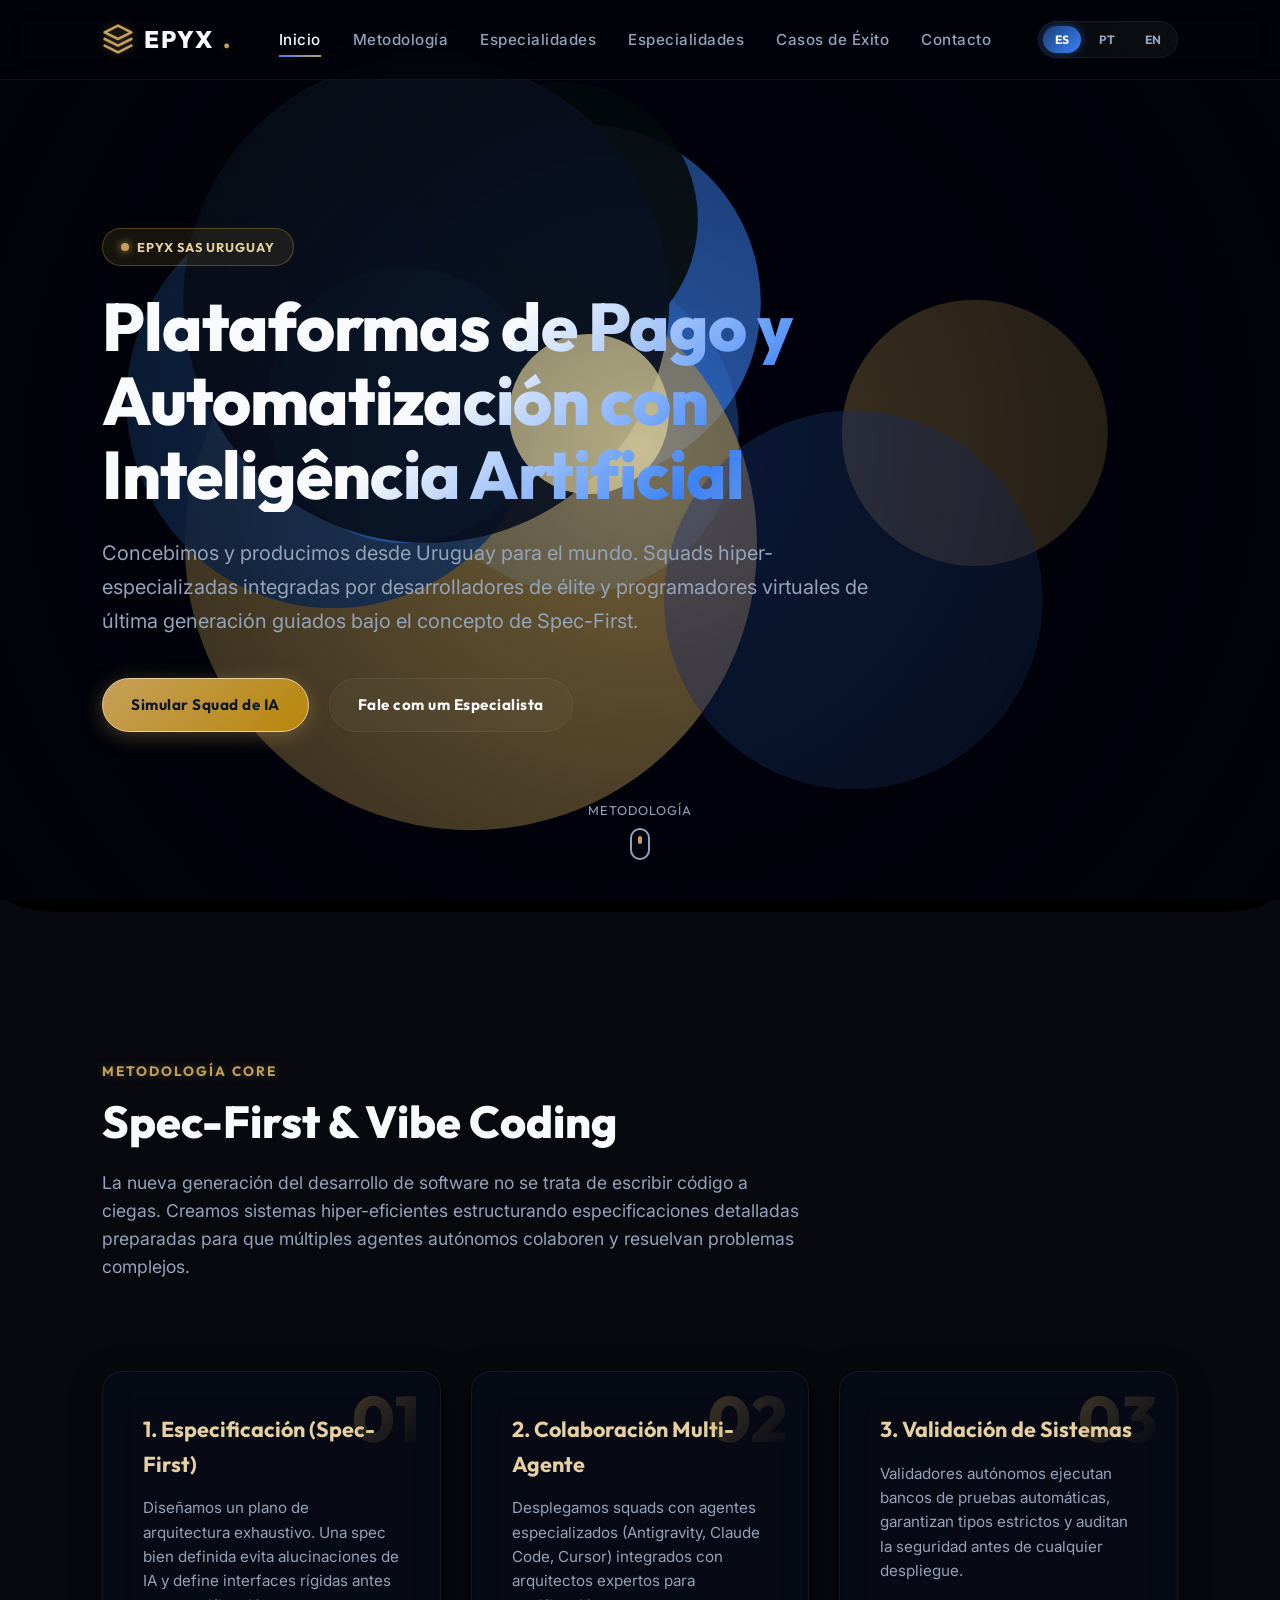
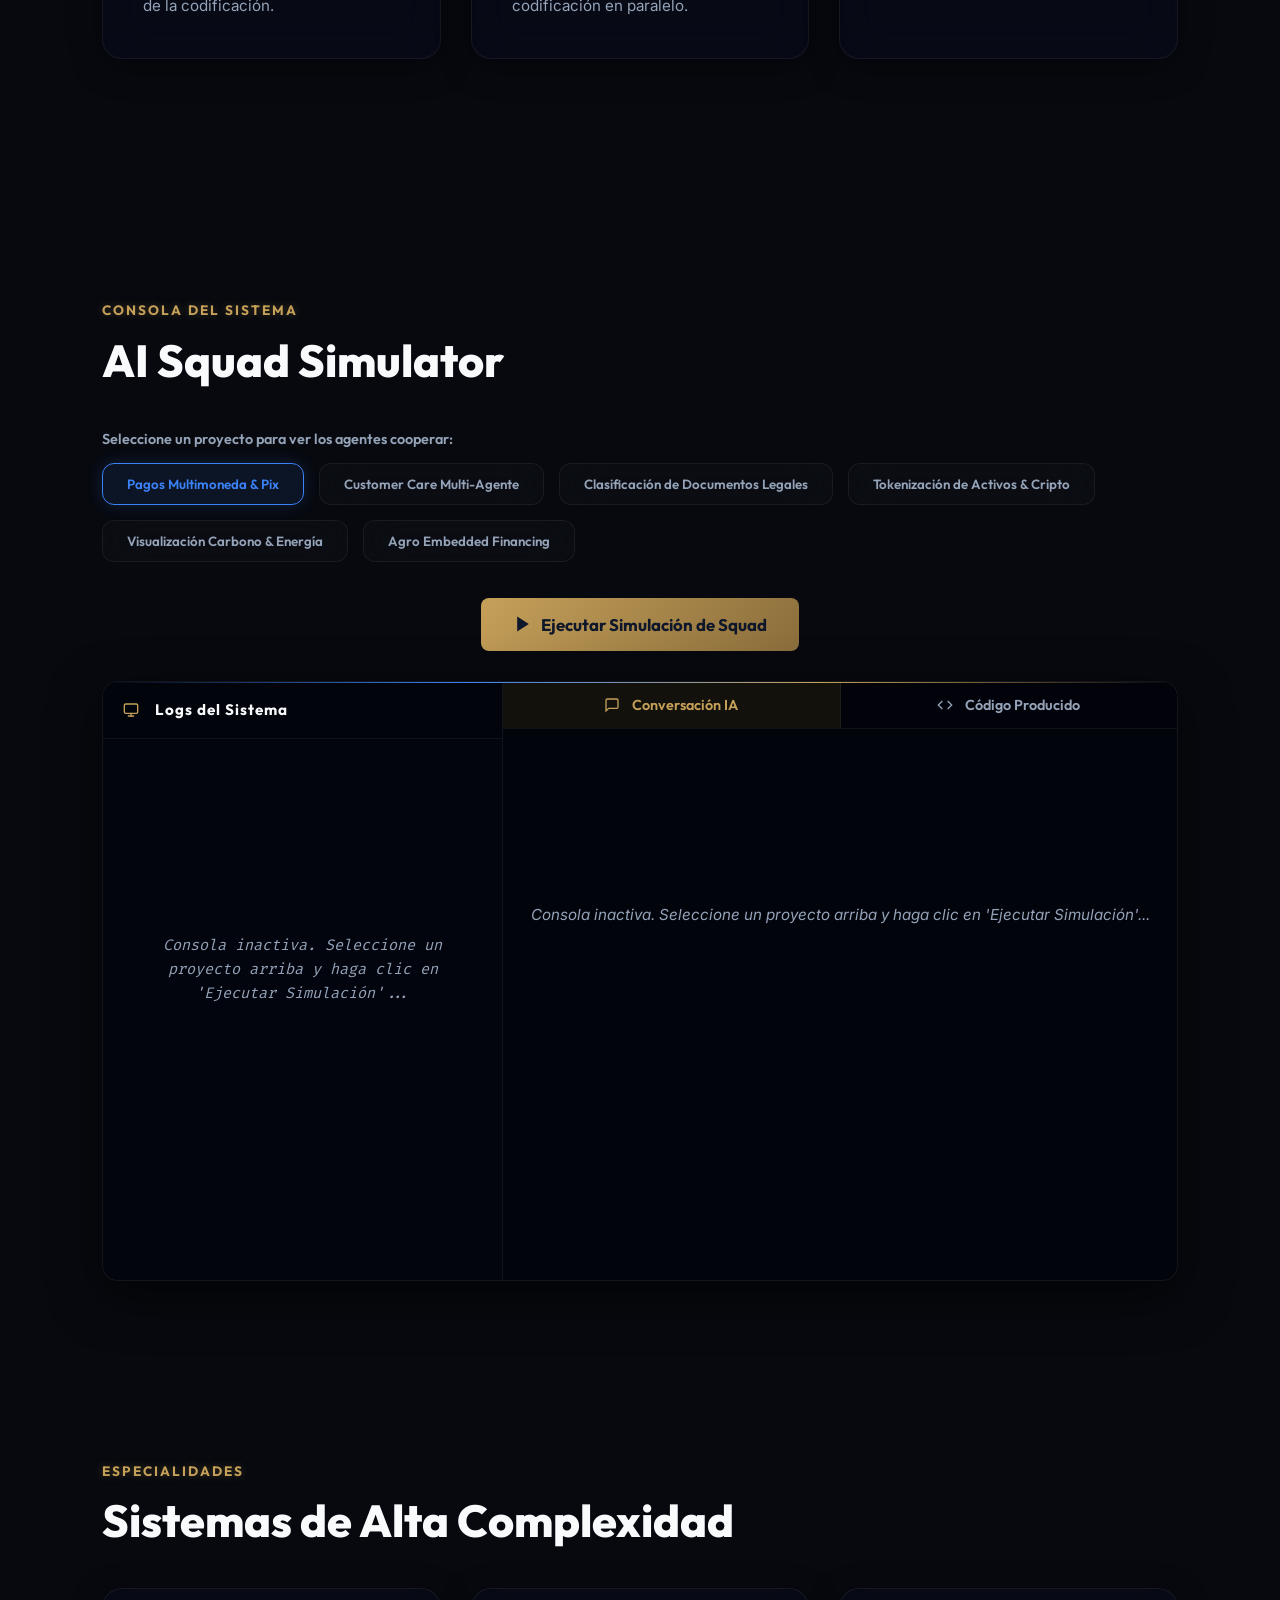
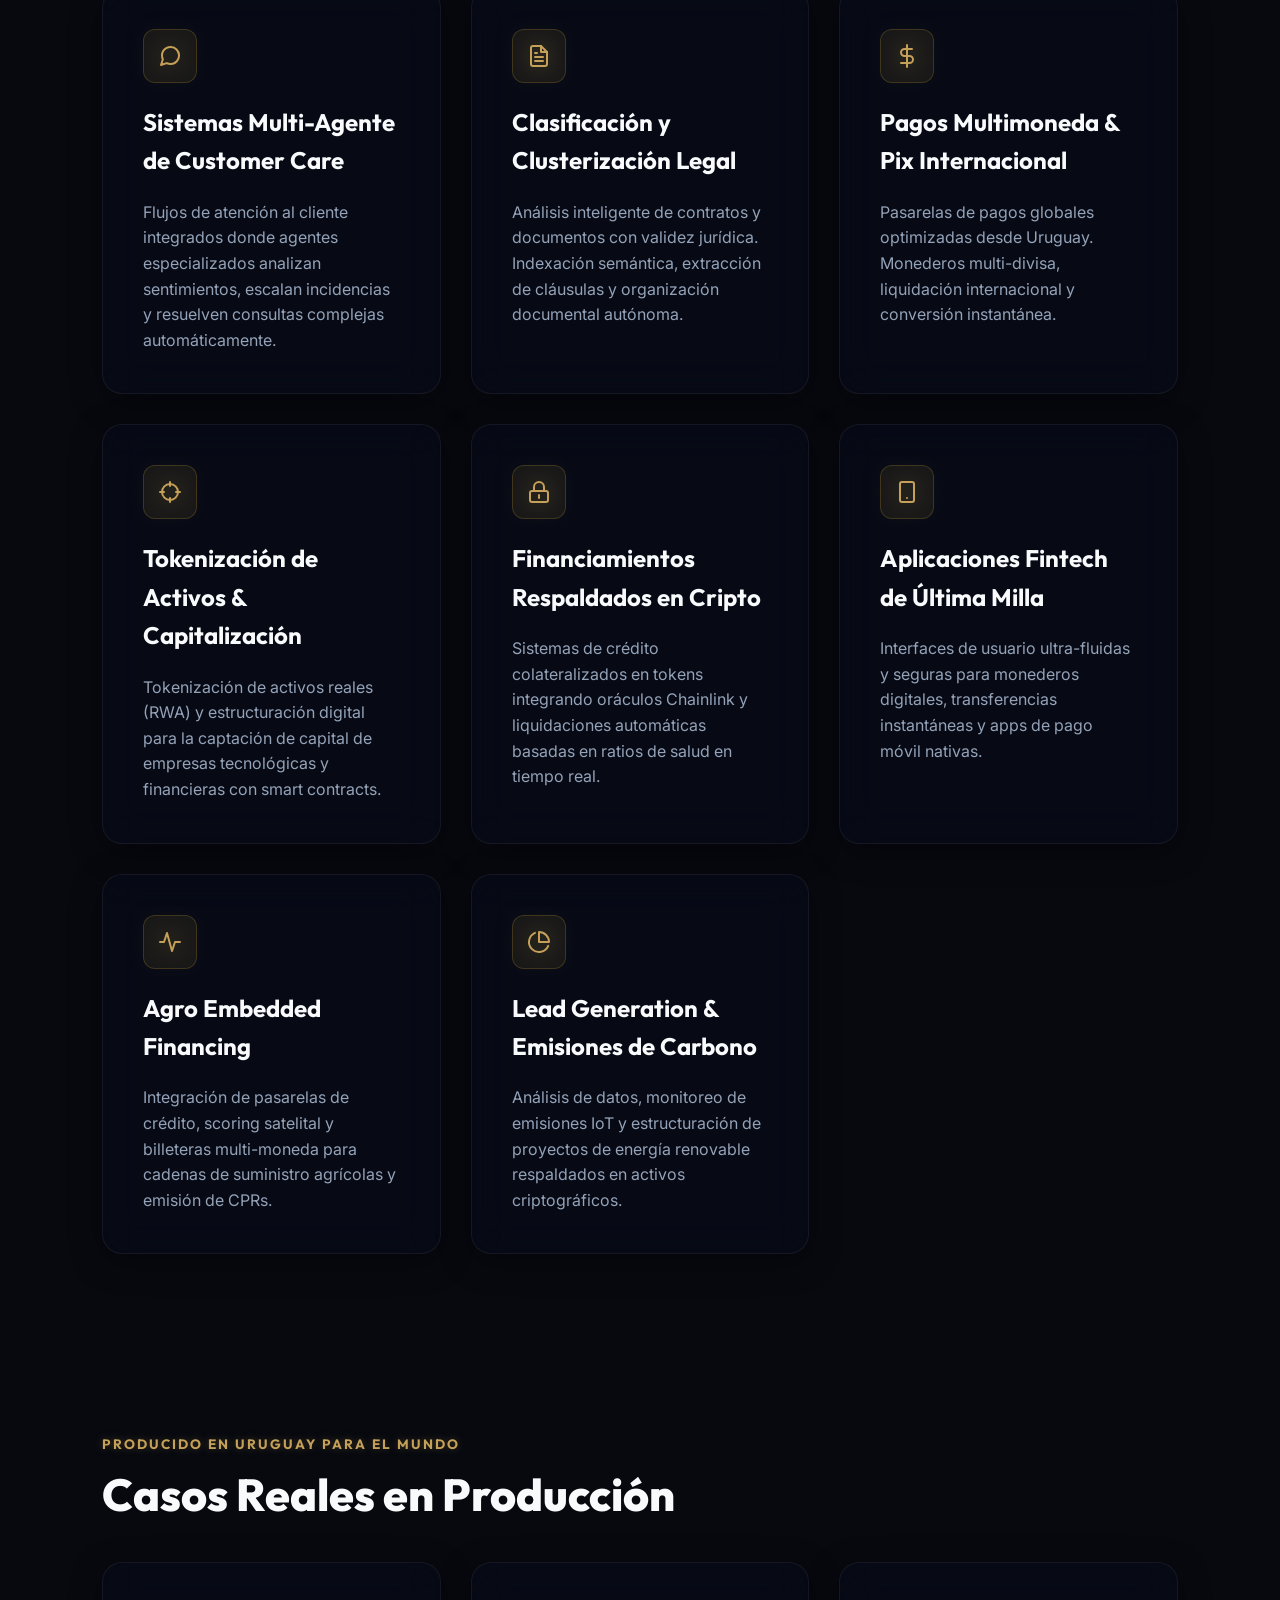
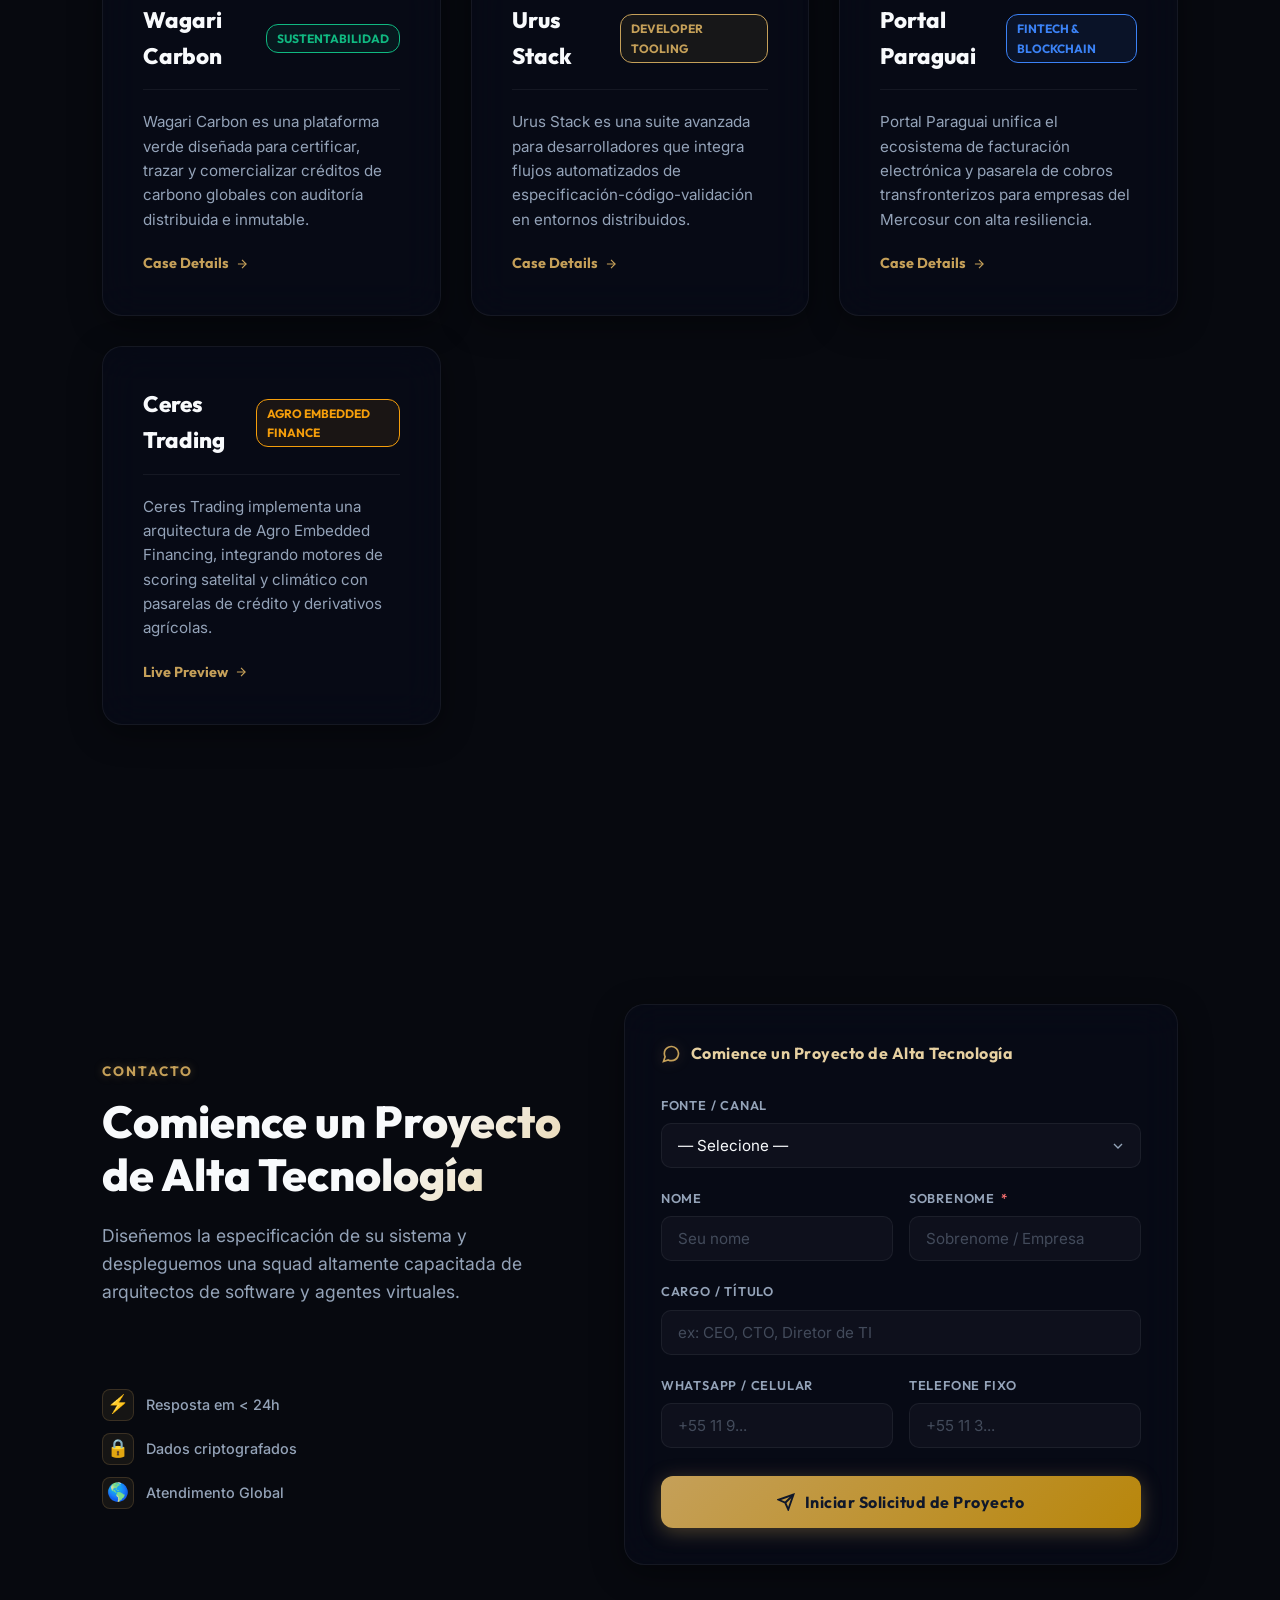
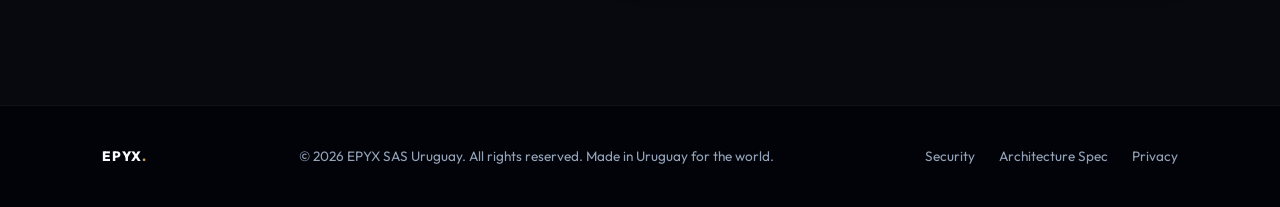
==== commit 4d122beb: "feat: redirect to homepage after Zoho form submit with success toast notification" ====
--- a/index.html
+++ b/index.html
@@ -399,7 +399,7 @@
             <input type="hidden" name="zc_gad" id="zc_gad" value="">
             <input type="text" style="display:none;" name="xmIwtLD" value="d6f1c1e6e11b5947200de9676b235a1b7dbf77ac8a58167ea496cb4370fdcfe1f7e7562b3168742bff37bdb7919912ca">
             <input type="text" style="display:none;" name="actionType" value="Q29udGFjdHM=">
-            <input type="text" style="display:none;" name="returnURL" value="https://epyx-portal.vercel.app/#contact">
+            <input type="text" style="display:none;" name="returnURL" value="https://epyx-portal.vercel.app/?lead=sent">
             <!-- Do not remove this code. -->
             <input type="text" style="display:none;" id="ldeskuid" name="ldeskuid">
             <input type="text" style="display:none;" id="LDTuvid" name="LDTuvid">
@@ -466,6 +466,24 @@
       </div>
     </section>
   </main>
+
+  <!-- Success Toast — shown after Zoho form redirect with ?lead=sent -->
+  <div id="lead-toast" class="lead-toast" role="alert" aria-live="polite">
+    <div class="lead-toast-icon">
+      <svg viewBox="0 0 24 24" fill="none" stroke="currentColor" stroke-width="2.5" width="22" height="22">
+        <polyline points="20 6 9 17 4 12"/>
+      </svg>
+    </div>
+    <div class="lead-toast-body">
+      <p class="lead-toast-title">Contato registrado com sucesso!</p>
+      <p class="lead-toast-desc">Nossa equipe retornará em breve.</p>
+    </div>
+    <button class="lead-toast-close" onclick="document.getElementById('lead-toast').classList.remove('visible')" aria-label="Fechar">
+      <svg viewBox="0 0 24 24" fill="none" stroke="currentColor" stroke-width="2" width="16" height="16">
+        <line x1="18" y1="6" x2="6" y2="18"/><line x1="6" y1="6" x2="18" y2="18"/>
+      </svg>
+    </button>
+  </div>
 
   <!-- Footer -->
   <footer>
--- a/css/styles.css
+++ b/css/styles.css
@@ -1382,3 +1382,119 @@
   }
 }
 
+/* ============================================================
+   Lead Success Toast — shown after Zoho form redirect
+   ============================================================ */
+
+.lead-toast {
+  position: fixed;
+  bottom: 32px;
+  left: 50%;
+  transform: translateX(-50%) translateY(120px);
+  z-index: 9999;
+
+  display: flex;
+  align-items: center;
+  gap: 16px;
+
+  background: rgba(8, 14, 30, 0.92);
+  backdrop-filter: blur(24px);
+  -webkit-backdrop-filter: blur(24px);
+  border: 1px solid rgba(197, 160, 89, 0.35);
+  border-radius: 16px;
+  padding: 18px 24px;
+  min-width: 320px;
+  max-width: 480px;
+  box-shadow:
+    0 8px 40px rgba(0, 0, 0, 0.6),
+    0 0 30px rgba(197, 160, 89, 0.12);
+
+  opacity: 0;
+  pointer-events: none;
+  transition: transform 0.5s cubic-bezier(0.16, 1, 0.3, 1),
+              opacity 0.5s cubic-bezier(0.16, 1, 0.3, 1);
+}
+
+.lead-toast.visible {
+  transform: translateX(-50%) translateY(0);
+  opacity: 1;
+  pointer-events: auto;
+}
+
+.lead-toast-icon {
+  width: 44px;
+  height: 44px;
+  flex-shrink: 0;
+  border-radius: 50%;
+  background: rgba(16, 185, 129, 0.12);
+  border: 1px solid rgba(16, 185, 129, 0.35);
+  display: flex;
+  align-items: center;
+  justify-content: center;
+  stroke: #10b981;
+  box-shadow: 0 0 16px rgba(16, 185, 129, 0.25);
+}
+
+.lead-toast-body {
+  flex: 1;
+  display: flex;
+  flex-direction: column;
+  gap: 3px;
+}
+
+.lead-toast-title {
+  font-family: var(--font-heading);
+  font-size: 0.95rem;
+  font-weight: 700;
+  color: var(--text-main);
+}
+
+.lead-toast-desc {
+  font-size: 0.82rem;
+  color: var(--text-muted);
+}
+
+.lead-toast-close {
+  background: transparent;
+  border: none;
+  cursor: pointer;
+  color: var(--text-muted);
+  padding: 4px;
+  border-radius: 6px;
+  display: flex;
+  align-items: center;
+  justify-content: center;
+  transition: color 0.15s ease, background 0.15s ease;
+  flex-shrink: 0;
+}
+
+.lead-toast-close:hover {
+  color: var(--text-main);
+  background: rgba(255, 255, 255, 0.06);
+}
+
+/* Gold top-line accent on toast */
+.lead-toast::before {
+  content: '';
+  position: absolute;
+  top: 0;
+  left: 20%;
+  right: 20%;
+  height: 1px;
+  background: linear-gradient(90deg, transparent, var(--gold-primary), transparent);
+  border-radius: 2px;
+}
+
+@media (max-width: 576px) {
+  .lead-toast {
+    left: 16px;
+    right: 16px;
+    bottom: 20px;
+    transform: translateY(120px);
+    min-width: unset;
+    max-width: unset;
+  }
+  .lead-toast.visible {
+    transform: translateY(0);
+  }
+}
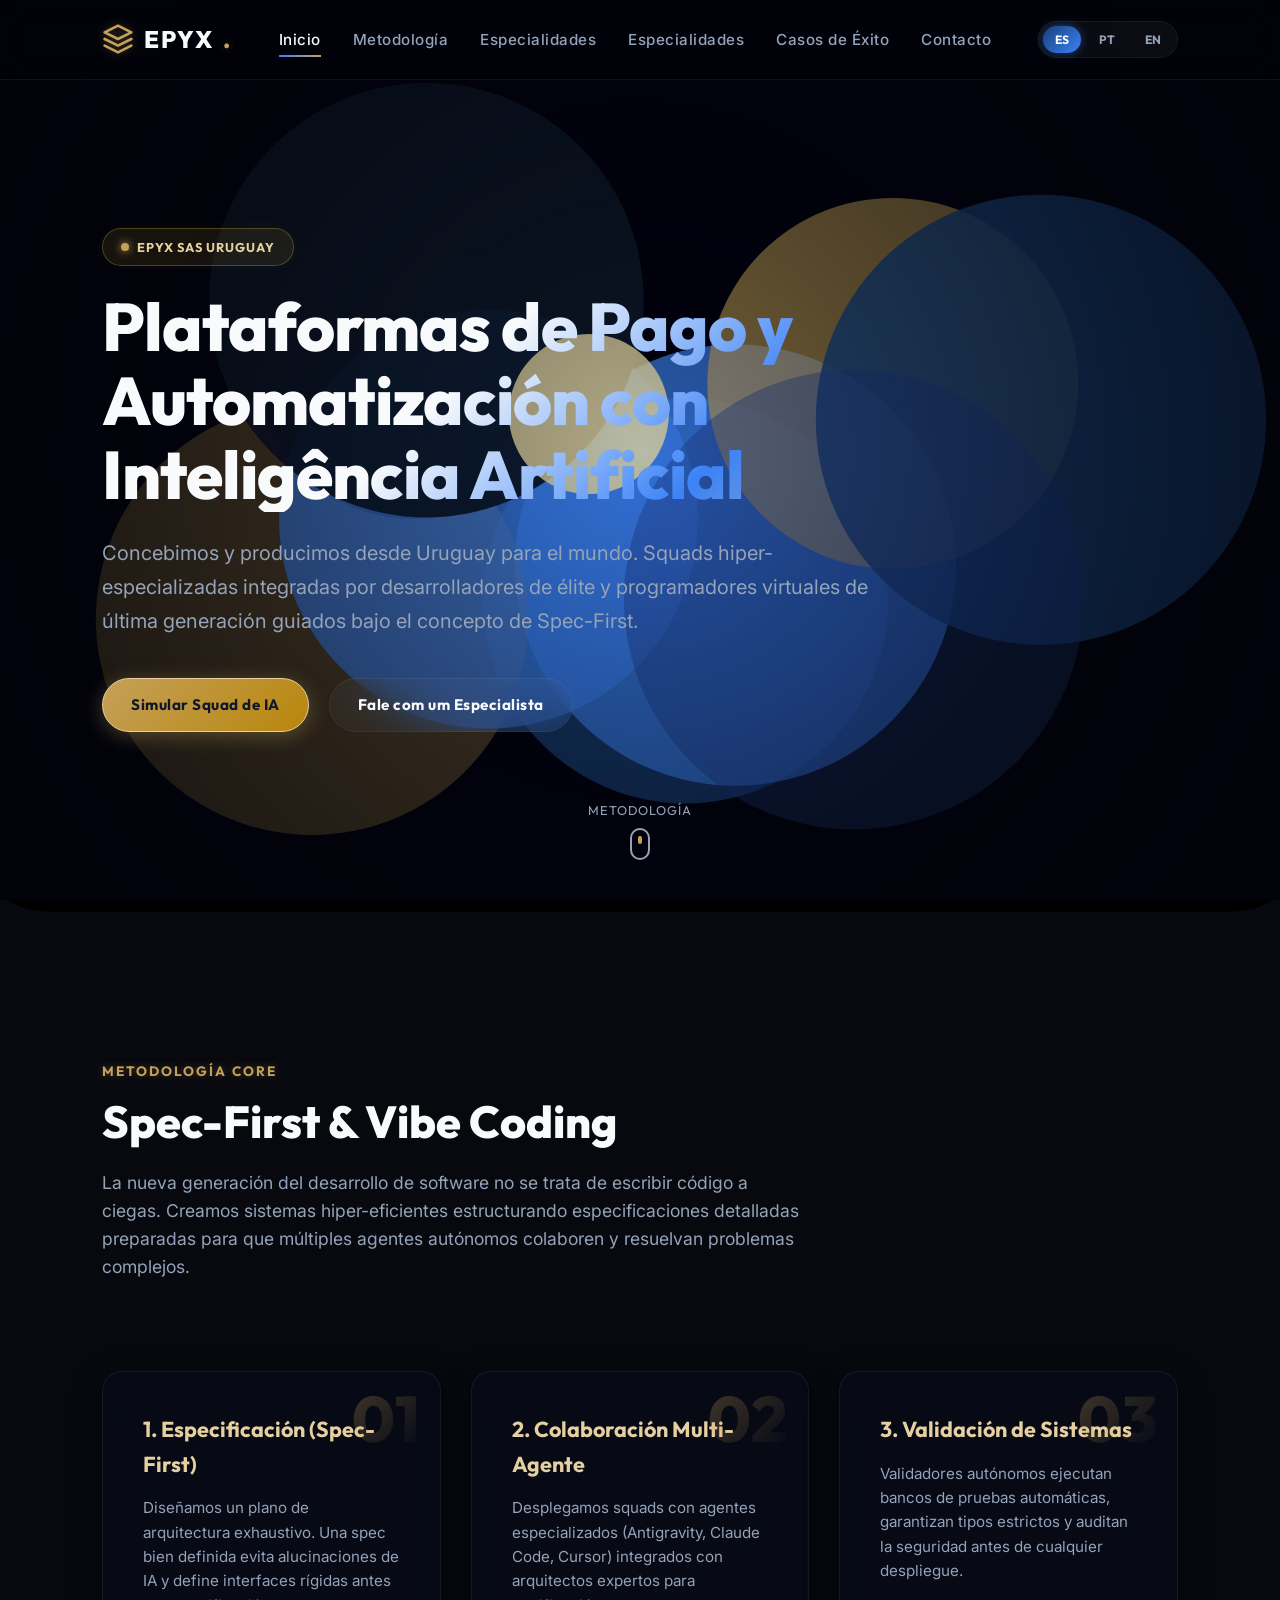
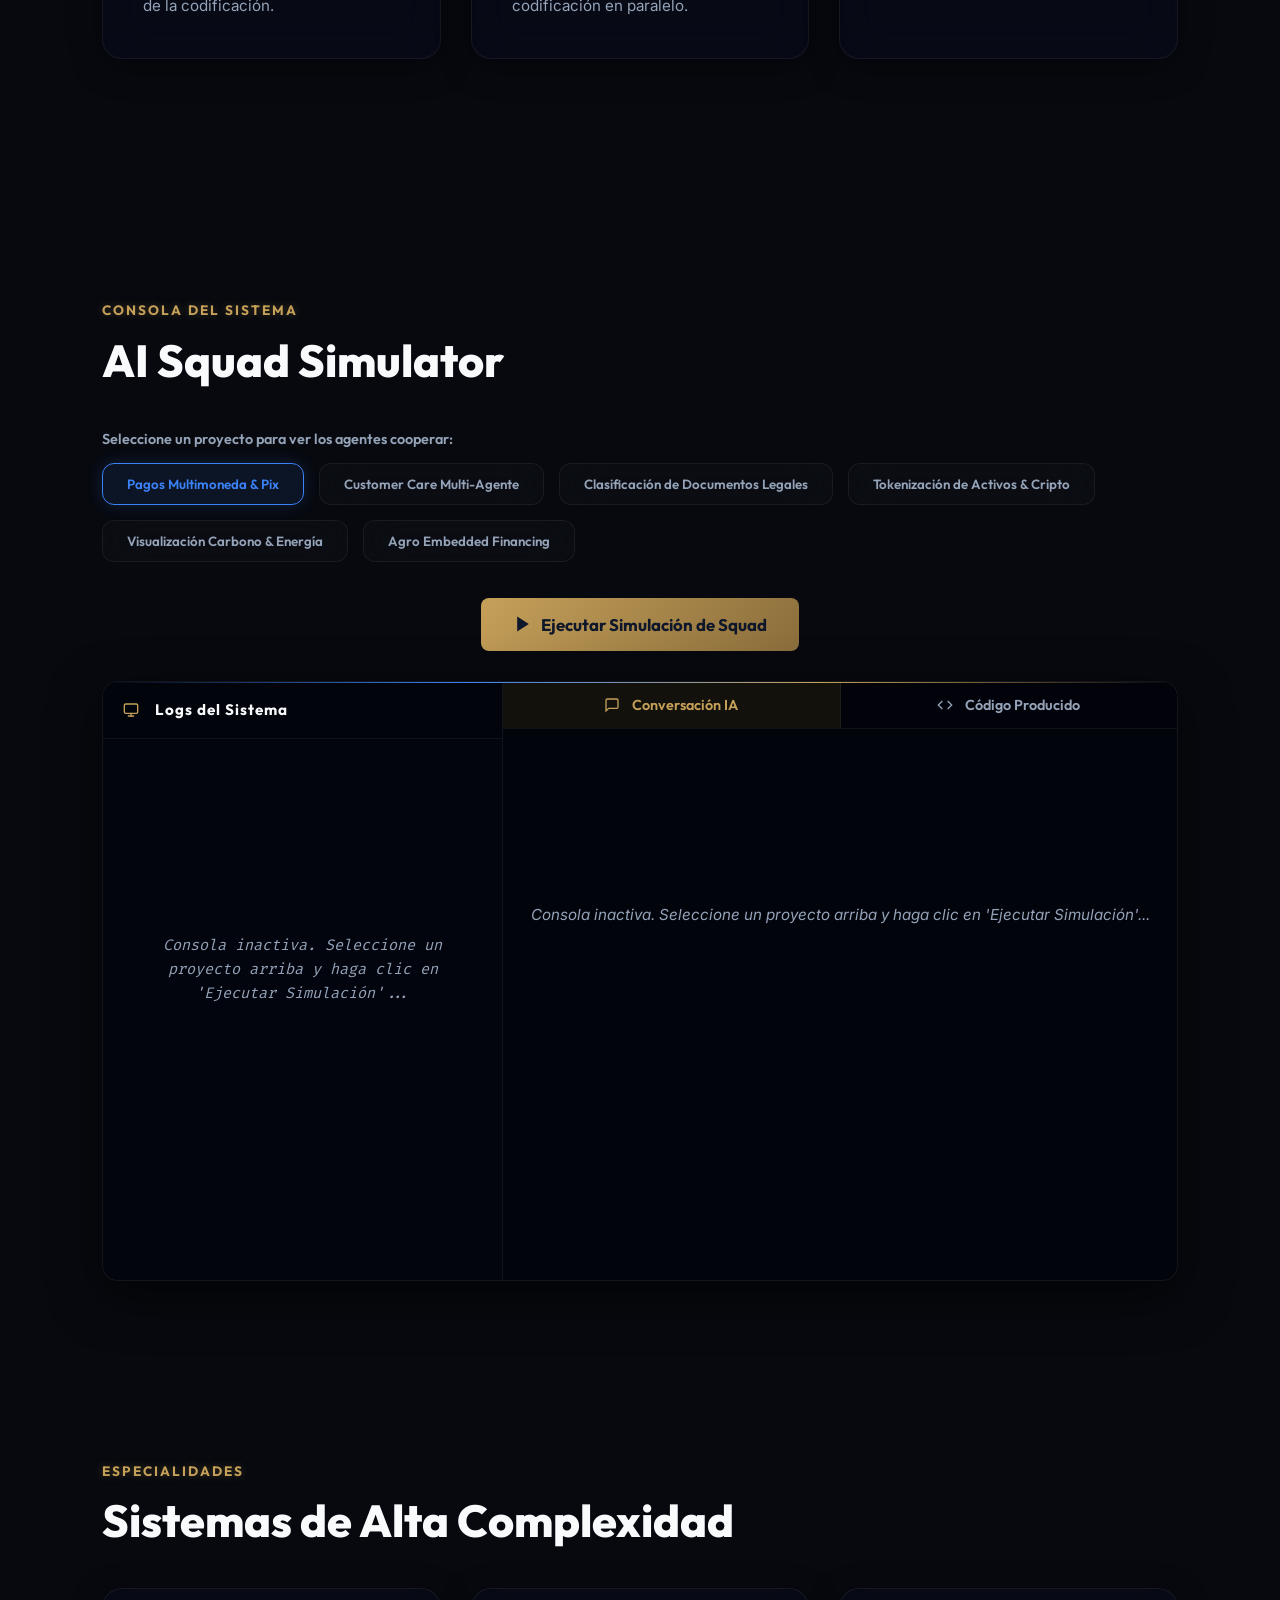
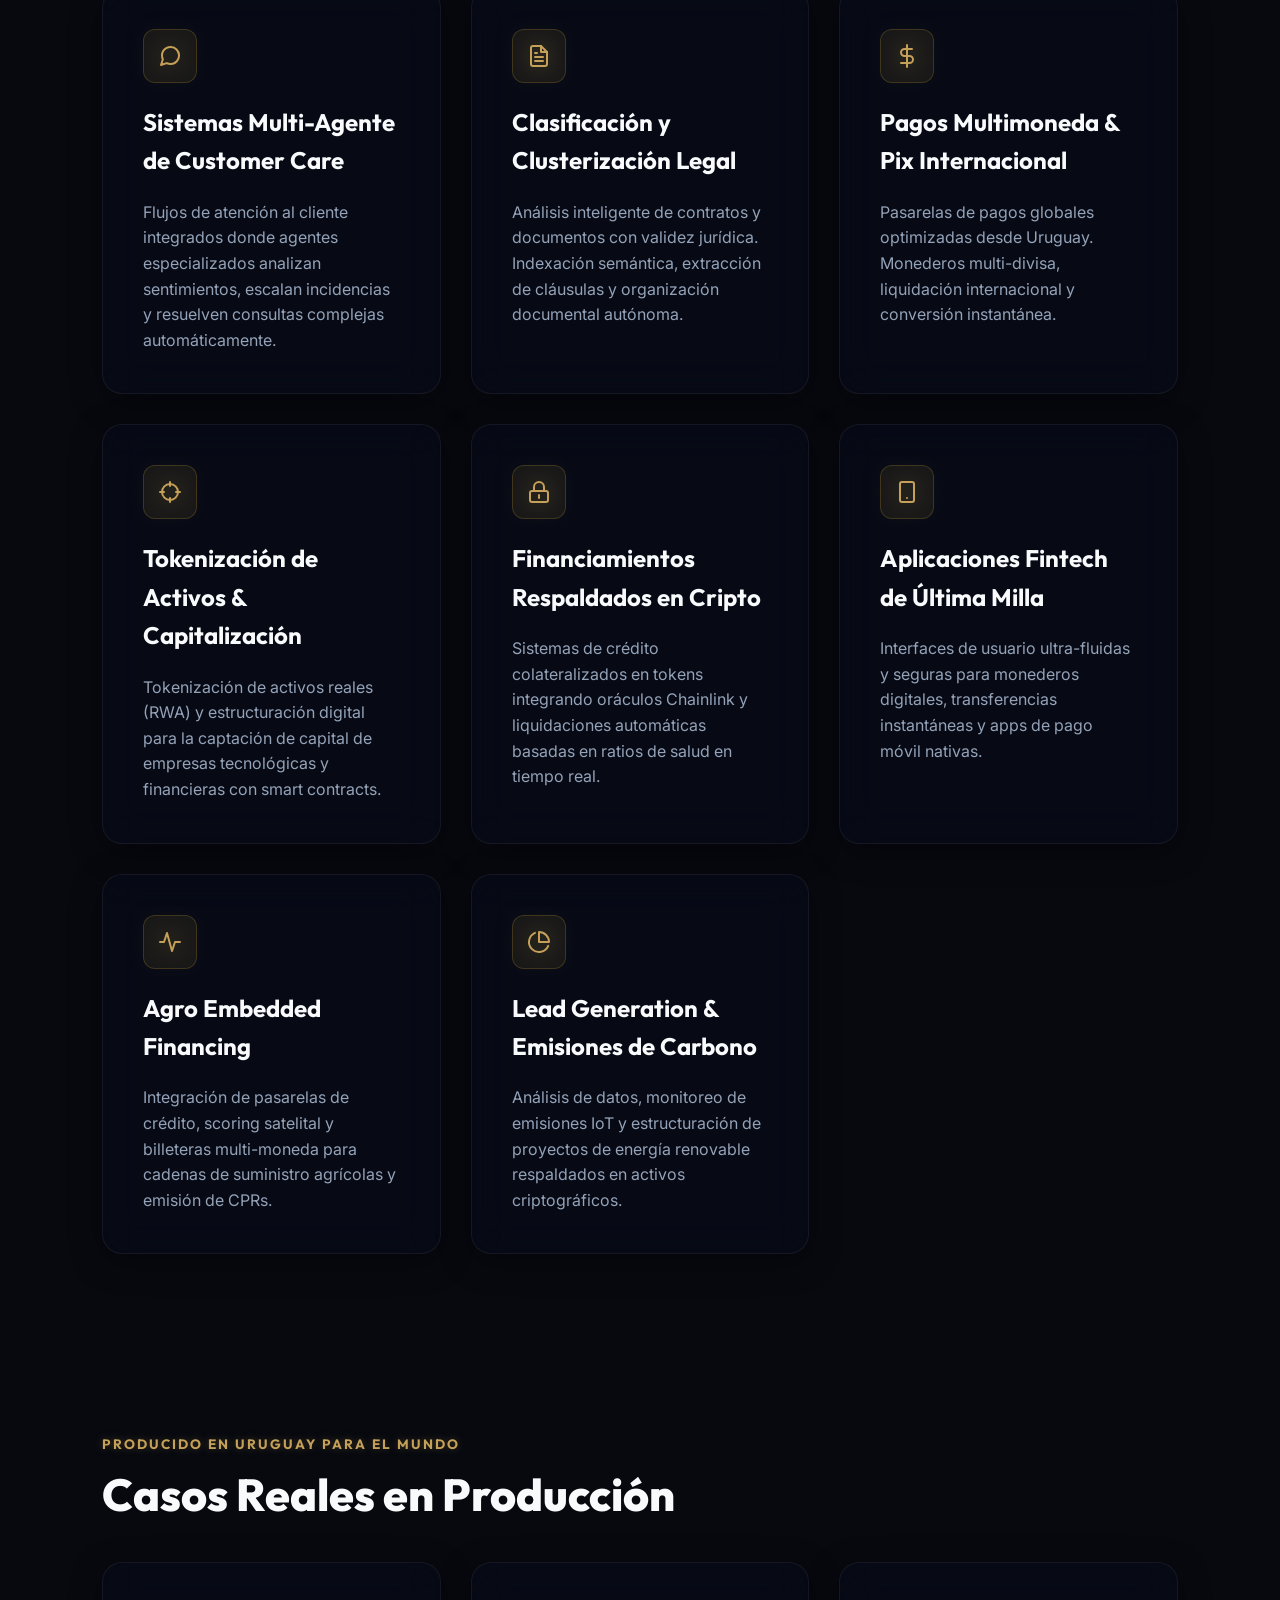
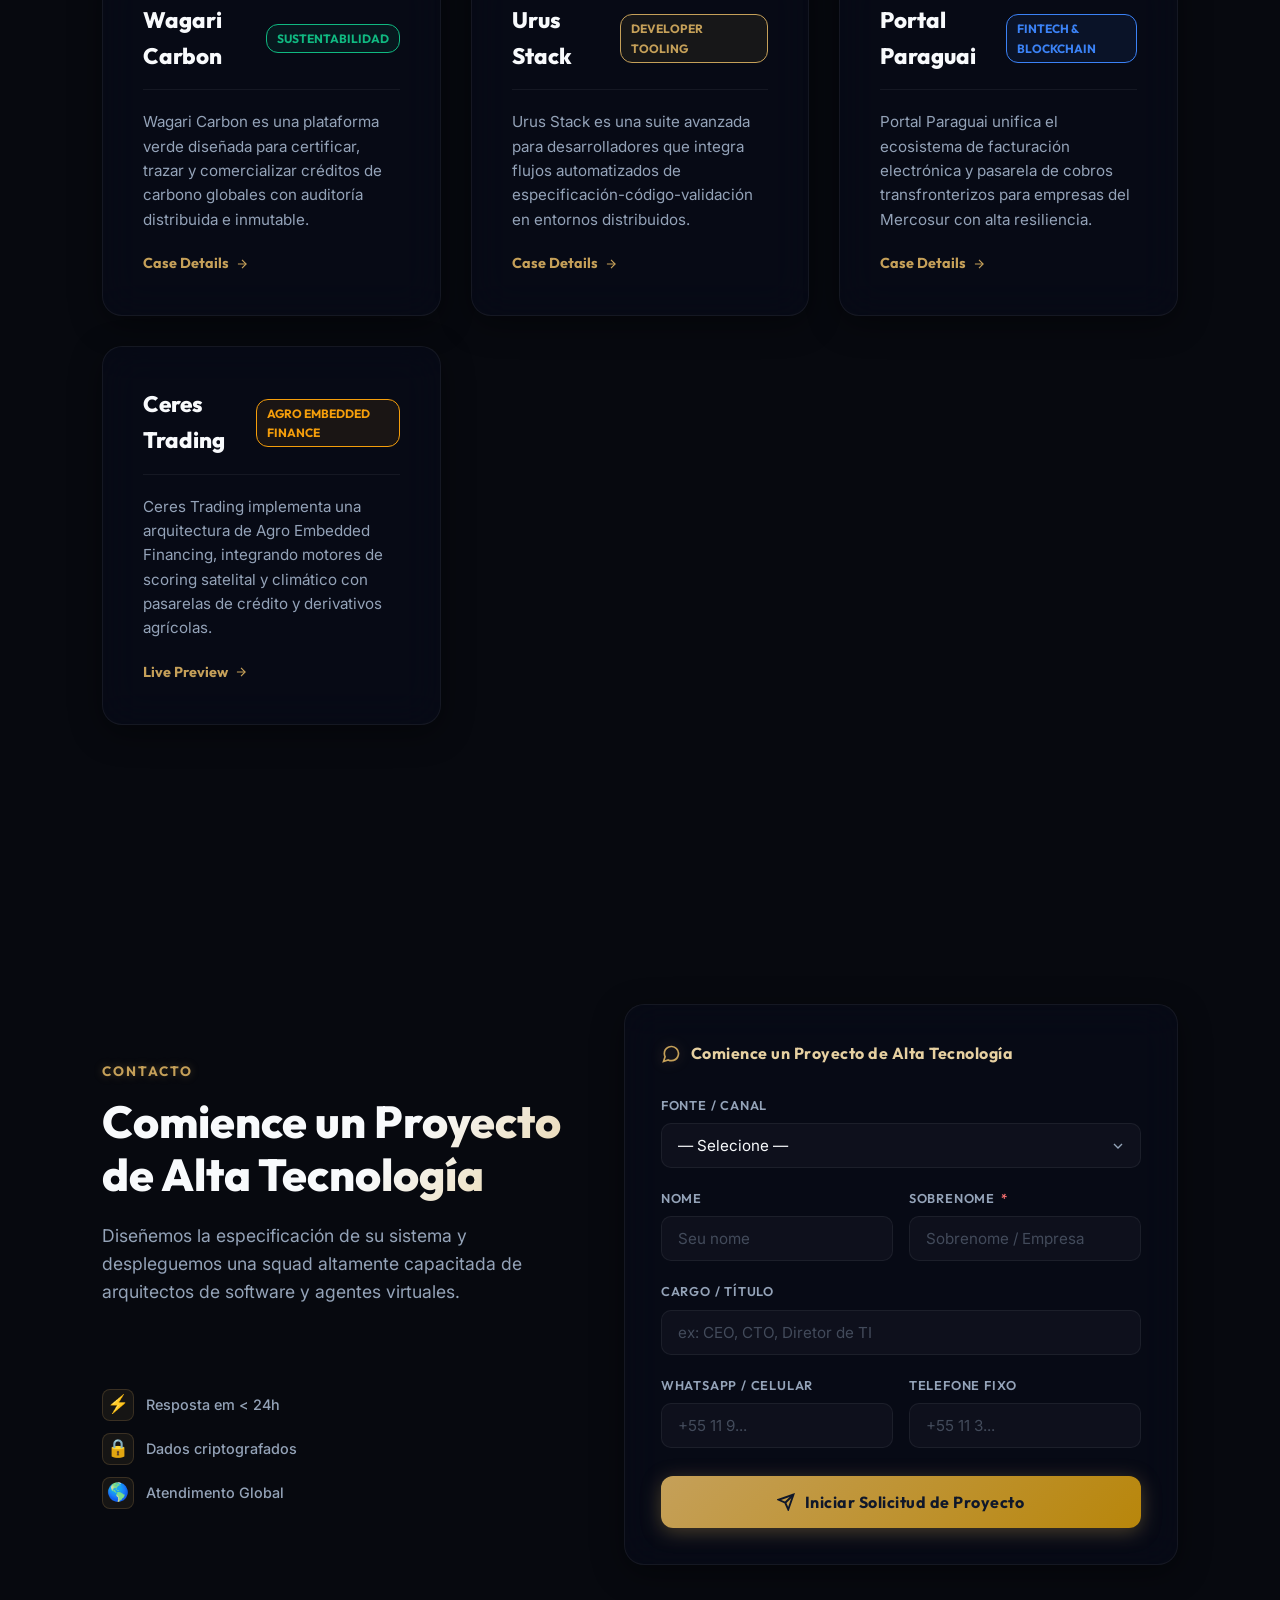
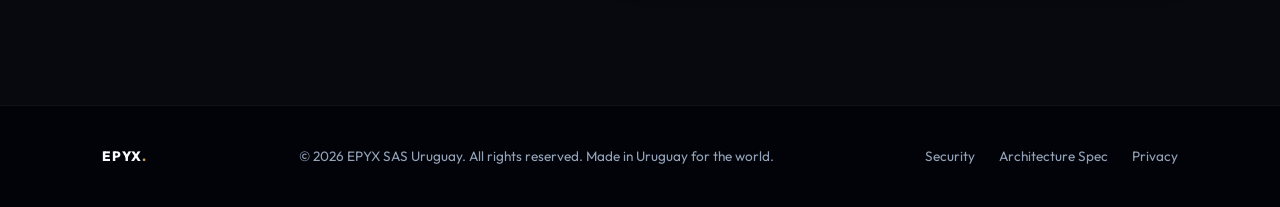
==== commit e8329e2b: "feat: in-page Zoho success overlay, iframe submit, suppress translation popup" ====
--- a/index.html
+++ b/index.html
@@ -1,5 +1,5 @@
 <!DOCTYPE html>
-<html lang="es">
+<html lang="es" translate="no">
 <head>
   <meta charset="UTF-8">
   <meta name="viewport" content="width=device-width, initial-scale=1.0">
@@ -8,6 +8,8 @@
   <!-- Primary Meta Tags -->
   <meta name="title" content="EPYX SAS Uruguay - Plataformas de Pago y Automatización con IA">
   <meta name="description" content="Concebimos y producimos plataformas de pago multimoneda, automatización con IA y squads de desarrollo de última generación integrados con programadores virtuales. Spec-first como core de nuestra metodología.">
+  <!-- Disable browser translation suggestion -->
+  <meta name="google" content="notranslate">
   
   <!-- CSS Stylesheet -->
   <link rel="stylesheet" href="css/styles.css">
@@ -393,6 +395,7 @@
                 method="POST"
                 onSubmit="javascript:document.charset='UTF-8'; return checkMandatory7458796000000684101()"
                 accept-charset="UTF-8"
+                target="zoho-crm-frame"
                 class="epyx-zoho-form">
 
             <input type="text" style="display:none;" name="xnQsjsdp" value="d6ce284fab976dcf8857b9cef4e5cb5c9de73f528961c9e041bb1382e91c79f6">
@@ -462,6 +465,26 @@
             </div>
 
           </form>
+
+          <!-- Hidden iframe receives Zoho POST response (keeps user on page) -->
+          <iframe name="zoho-crm-frame" id="zoho-crm-frame" style="display:none;" title="Zoho CRM Form Target" aria-hidden="true"></iframe>
+
+          <!-- In-page success overlay (shown by JS after submit) -->
+          <div id="zoho-success-overlay" class="zoho-success-overlay" style="display:none;" aria-live="polite">
+            <div class="zoho-success-icon-wrap">
+              <svg viewBox="0 0 24 24" fill="none" stroke="currentColor" stroke-width="2.5" width="40" height="40">
+                <circle cx="12" cy="12" r="10"/>
+                <polyline points="8 12 11 15 16 9"/>
+              </svg>
+            </div>
+            <h3 class="zoho-success-title">Contato registrado com sucesso!</h3>
+            <p class="zoho-success-sub">Nossa equipe retornará em breve.</p>
+            <div class="zoho-success-countdown">
+              <div class="zoho-countdown-bar"></div>
+              <span class="zoho-countdown-text">Voltando à página inicial em <strong id="zoho-countdown-num">3</strong>s...</span>
+            </div>
+          </div>
+
         </div>
       </div>
     </section>
--- a/css/styles.css
+++ b/css/styles.css
@@ -1498,3 +1498,86 @@
     transform: translateY(0);
   }
 }
+
+/* ============================================================
+   Zoho In-Page Success Overlay
+   ============================================================ */
+
+.zoho-success-overlay {
+  display: none;
+  flex-direction: column;
+  align-items: center;
+  justify-content: center;
+  text-align: center;
+  gap: 20px;
+  padding: 40px 20px;
+  opacity: 0;
+  transform: scale(0.92);
+  transition: opacity 0.4s ease, transform 0.4s cubic-bezier(0.16, 1, 0.3, 1);
+  min-height: 280px;
+}
+
+.zoho-success-overlay.visible {
+  opacity: 1;
+  transform: scale(1);
+}
+
+.zoho-success-icon-wrap {
+  width: 80px;
+  height: 80px;
+  border-radius: 50%;
+  background: rgba(16, 185, 129, 0.1);
+  border: 2px solid rgba(16, 185, 129, 0.4);
+  display: flex;
+  align-items: center;
+  justify-content: center;
+  stroke: #10b981;
+  box-shadow: 0 0 30px rgba(16, 185, 129, 0.2);
+  animation: pulse-green 2s infinite;
+}
+
+@keyframes pulse-green {
+  0%, 100% { box-shadow: 0 0 20px rgba(16, 185, 129, 0.2); }
+  50%       { box-shadow: 0 0 40px rgba(16, 185, 129, 0.4); }
+}
+
+.zoho-success-title {
+  font-family: var(--font-heading);
+  font-size: 1.4rem;
+  font-weight: 700;
+  color: var(--text-main);
+  margin: 0;
+}
+
+.zoho-success-sub {
+  color: var(--text-muted);
+  font-size: 0.95rem;
+  margin: 0;
+}
+
+.zoho-success-countdown {
+  display: flex;
+  flex-direction: column;
+  align-items: center;
+  gap: 10px;
+  width: 100%;
+  max-width: 280px;
+}
+
+.zoho-countdown-bar {
+  width: 100%;
+  height: 3px;
+  background: linear-gradient(90deg, var(--gold-primary), var(--blue-light));
+  border-radius: 2px;
+  transition: width 3s linear;
+}
+
+.zoho-countdown-text {
+  font-size: 0.82rem;
+  color: var(--text-muted);
+  font-family: var(--font-code);
+}
+
+.zoho-countdown-text strong {
+  color: var(--gold-primary);
+}
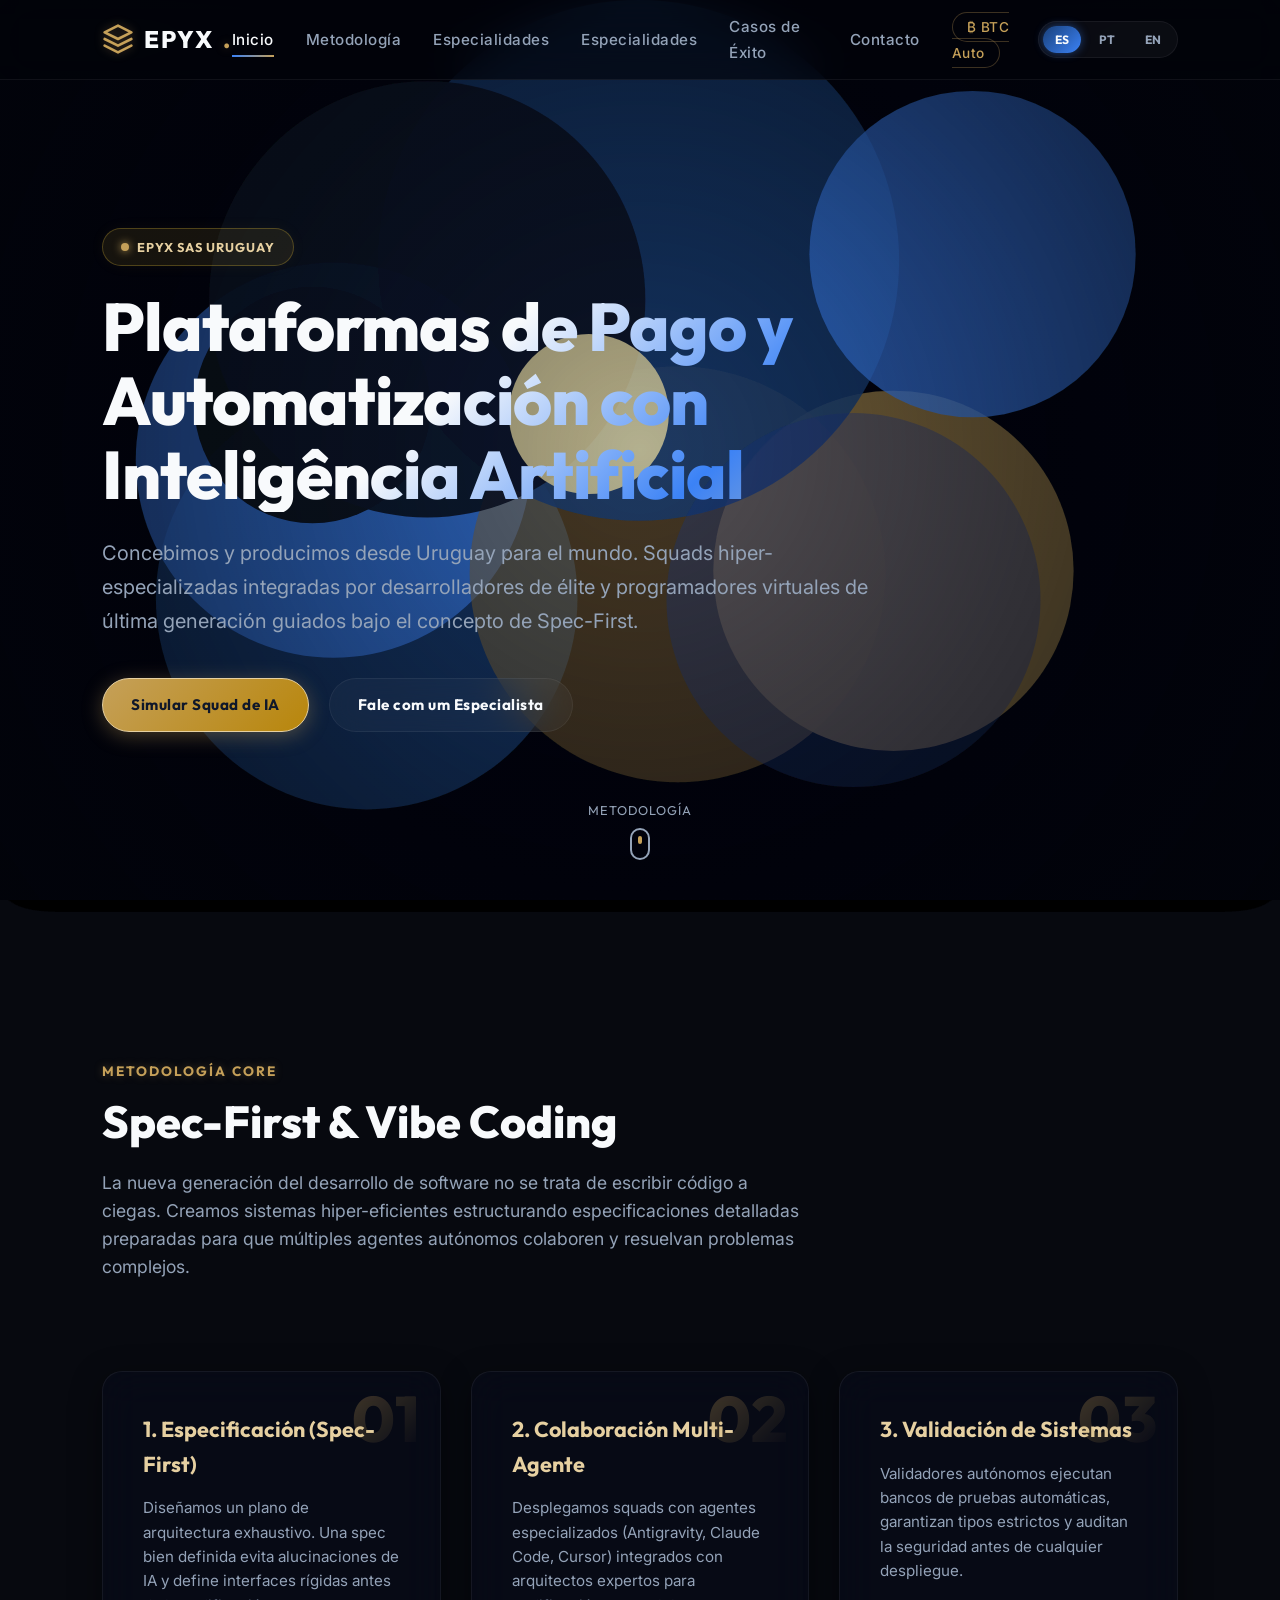
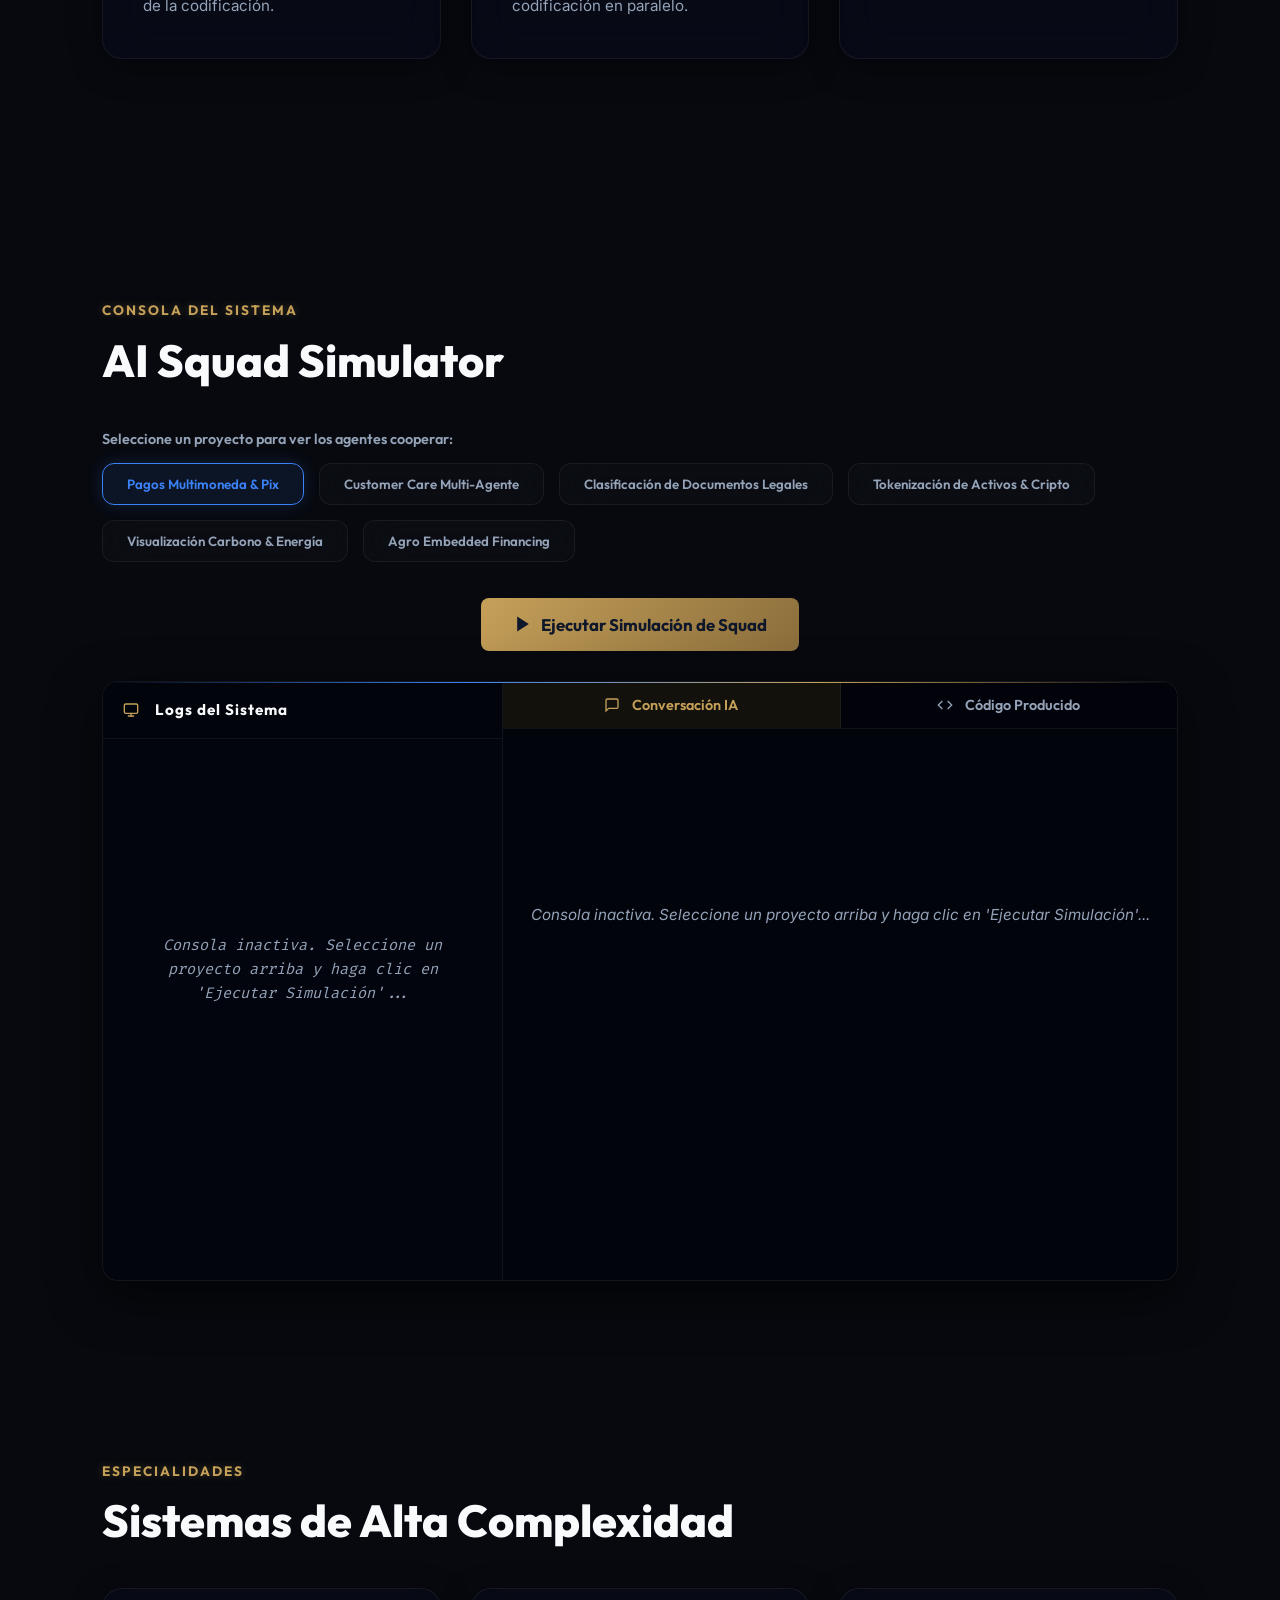
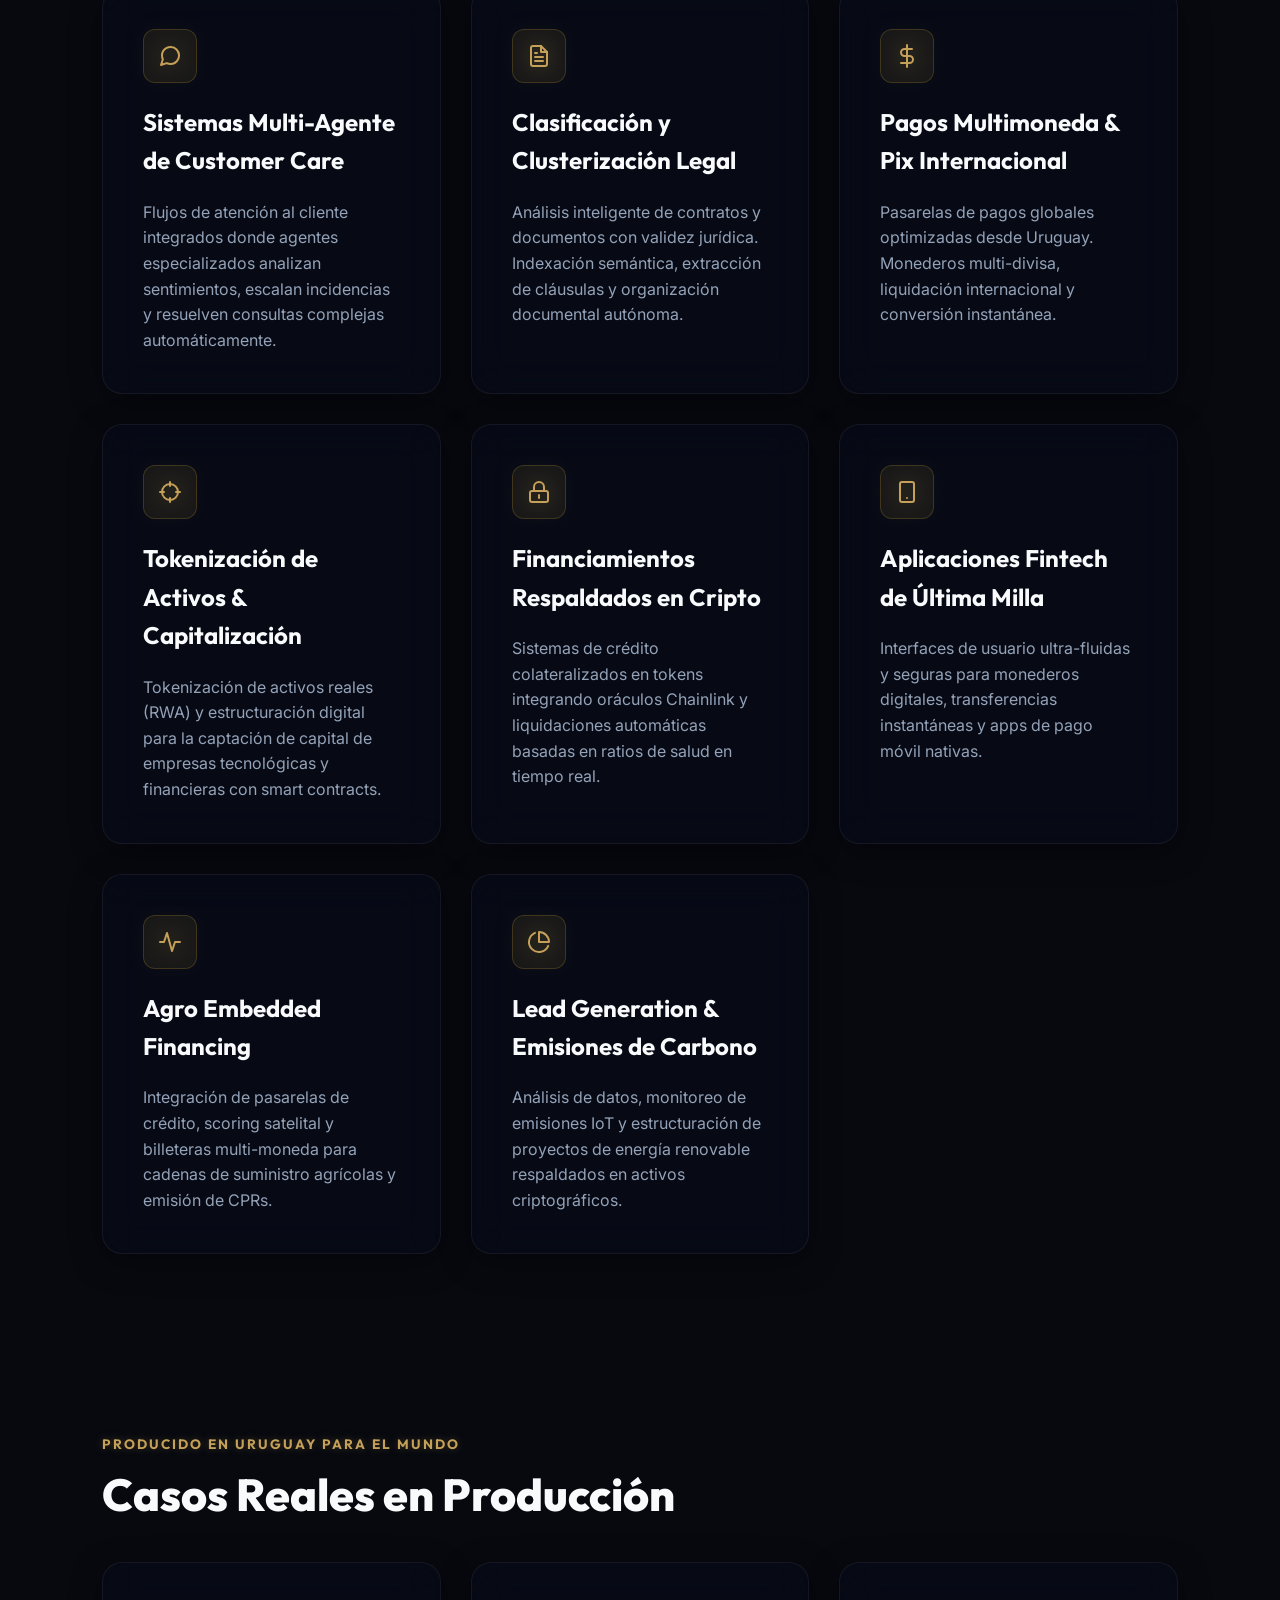
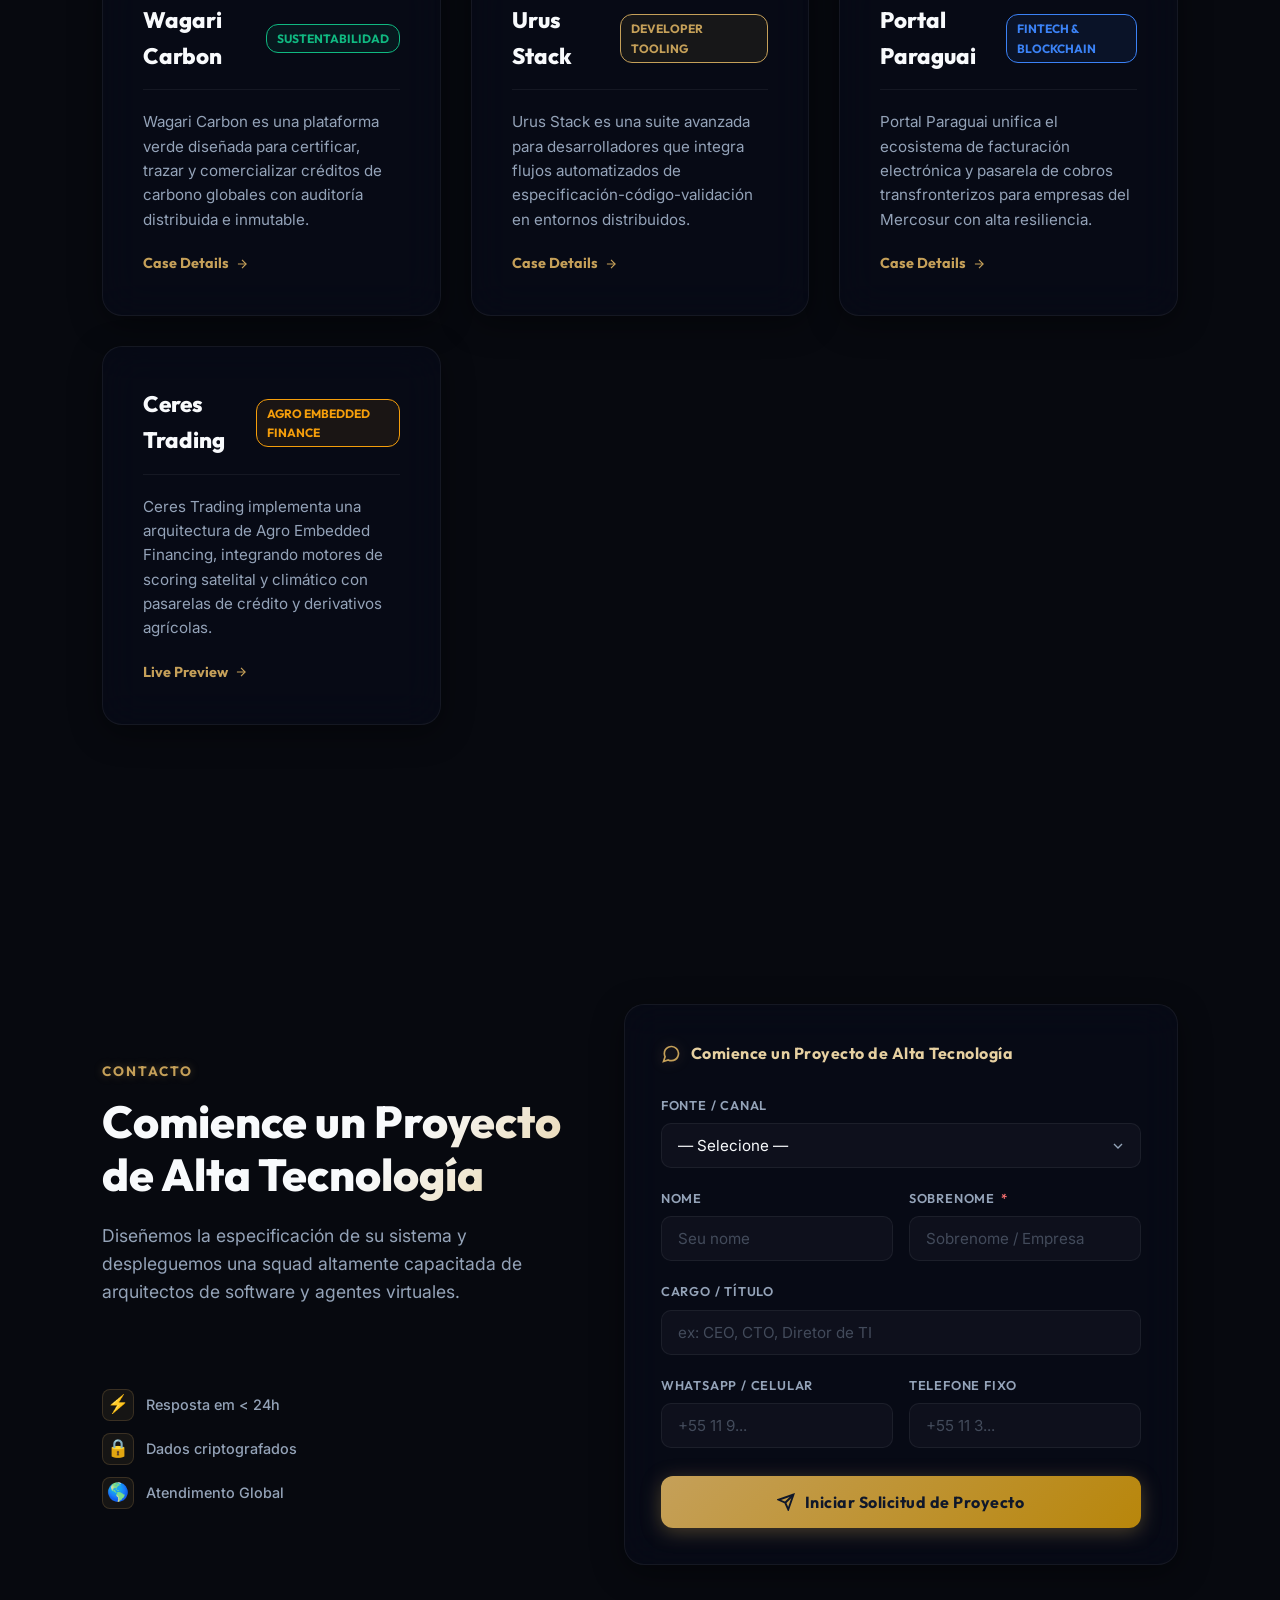
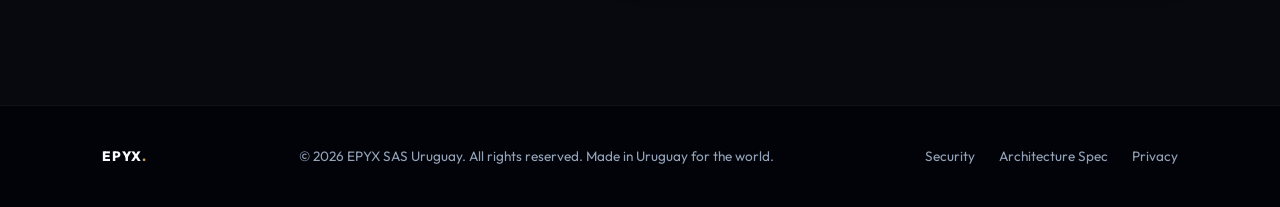
==== commit 20fbea94: "feat: BTC Auto simulator - car financing with Bitcoin collateral + contract mockup" ====
--- a/index.html
+++ b/index.html
@@ -50,6 +50,7 @@
         <li><a href="#services" class="nav-link" data-i18n="nav.services">Especialidades</a></li>
         <li><a href="#cases" class="nav-link" data-i18n="nav.cases">Casos Reais</a></li>
         <li><a href="#contact" class="nav-link" data-i18n="nav.contact">Contacto</a></li>
+        <li><a href="simulador-btc.html" class="nav-link" style="color:var(--gold-primary);border:1px solid rgba(197,160,89,0.3);padding:6px 14px;border-radius:20px;font-size:0.85rem">₿ BTC Auto</a></li>
       </ul>
     </nav>
 
